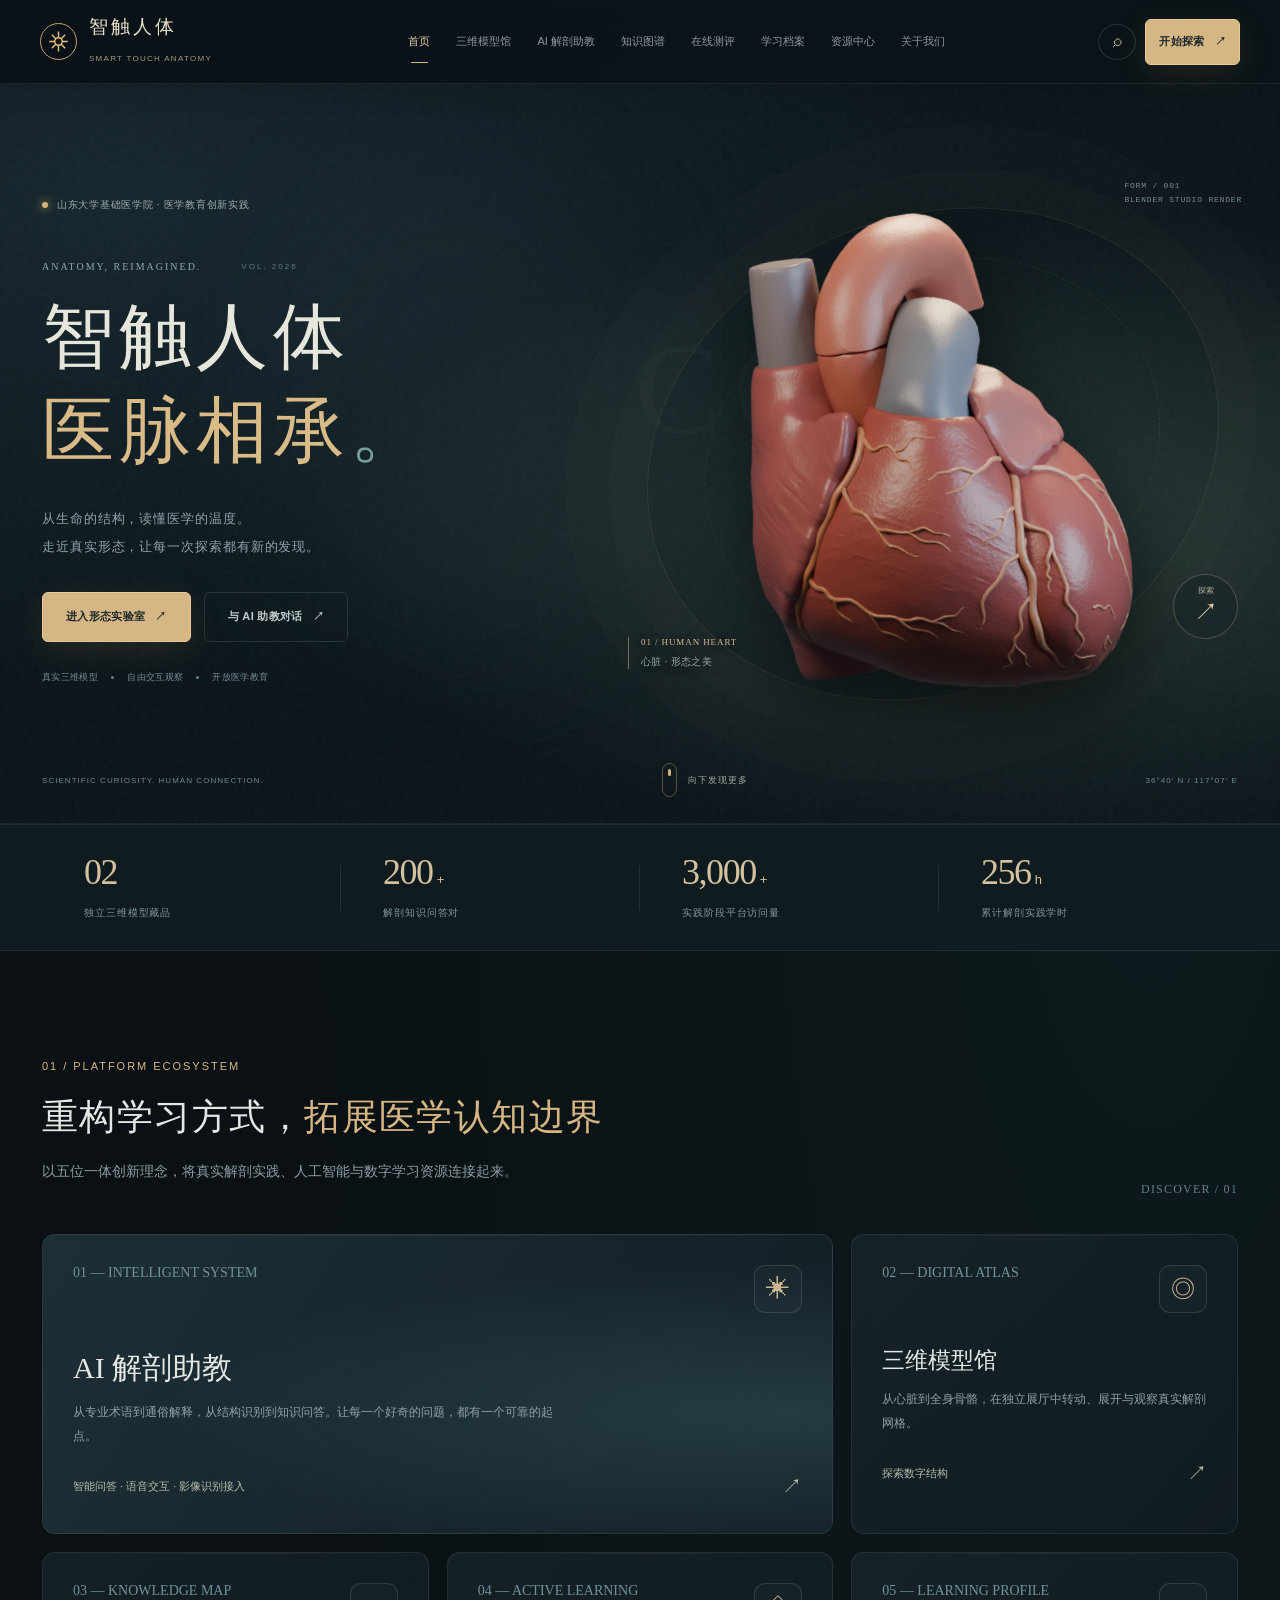
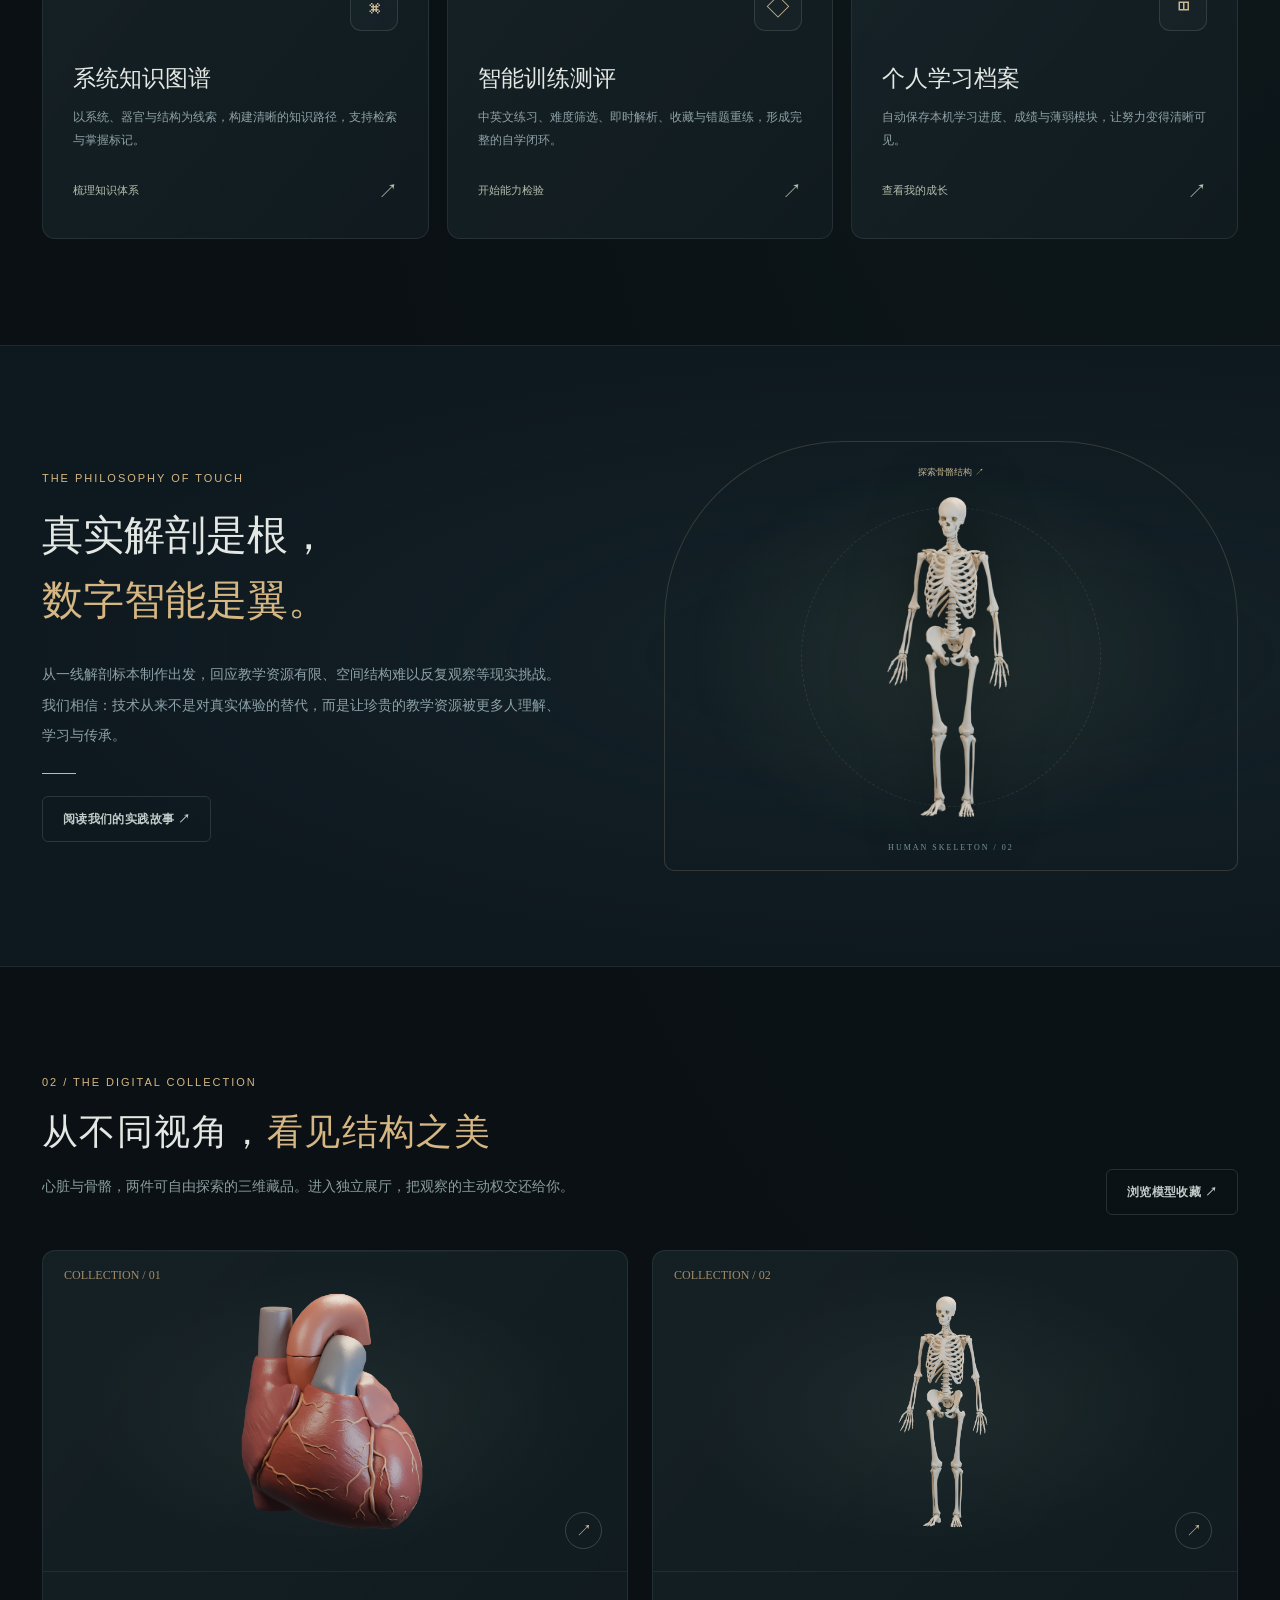
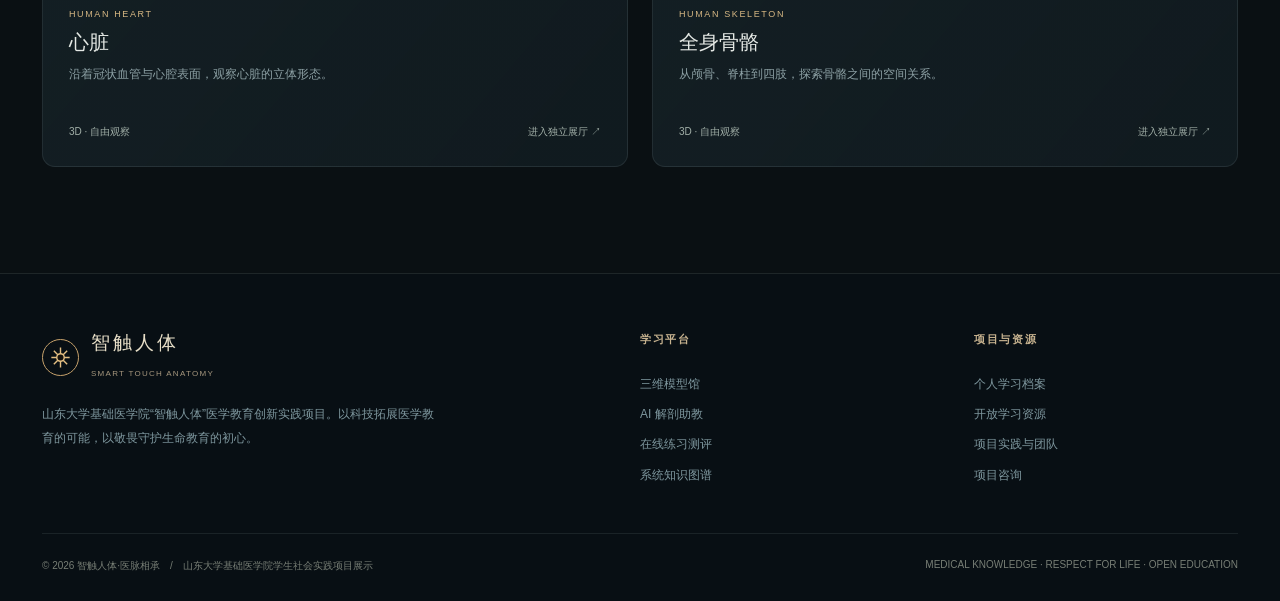
==== docs/index.html @ 632d1449 "Launch Smart Body Anatomy with independent Blender 3D studio" ====
<!doctype html>
<html lang="zh-CN">
<head>
<meta charset="utf-8">
<meta name="viewport" content="width=device-width,initial-scale=1">
<meta name="color-scheme" content="dark">
<meta name="theme-color" content="#080a09">
<meta name="description" content="智触人体·医脉相承——山东大学基础医学院医学教育创新实践。AI解剖助教、数字标本、知识图谱、智能测评与学习进度管理。">
<title>智触人体·医脉相承 | 智慧医学教育平台</title>
<link rel="icon" href="data:image/svg+xml,%3Csvg xmlns='http://www.w3.org/2000/svg' viewBox='0 0 100 100'%3E%3Crect width='100' height='100' rx='24' fill='%230b0d0b'/%3E%3Cpath d='M25 25H75M50 15V84M25 74H75' stroke='%23d5aa67' stroke-width='9' stroke-linecap='round'/%3E%3C/svg%3E">
<style>
/* Uses system Chinese serif / sans-serif font fallbacks for fully offline viewing. */
:root{--bg:#080b0a;--bg2:#0c100f;--panel:#111512;--panel2:#151a16;--edge:#353023;--edge2:#292922;--gold:#d1ad73;--gold2:#f4dda9;--dim:#a58458;--muted:#91978d;--text:#ecece4;--white:#fbf8f0;--green:#9ebdab;--bad:#c98177;--f: 'Noto Sans SC','Microsoft YaHei',sans-serif;--serif:'Noto Serif SC','STSong','Songti SC',serif;--r:18px;--shadow:0 14px 60px #0007}
*{box-sizing:border-box}html{scroll-behavior:smooth}body{margin:0;min-width:320px;background:var(--bg);font-family:var(--f);color:var(--text);-webkit-font-smoothing:antialiased;line-height:1.7}body::selection{background:#b68f5266;color:#fff}button,input,textarea,select{font:inherit}button{cursor:pointer}a{color:inherit;text-decoration:none}img{max-width:100%;display:block}button:focus-visible,a:focus-visible,input:focus-visible,textarea:focus-visible,select:focus-visible{outline:2px solid var(--gold2);outline-offset:3px}button:disabled{opacity:.45;cursor:not-allowed}textarea{resize:vertical}::placeholder{color:#74796f}::webkit-scrollbar{width:10px}::-webkit-scrollbar-thumb{background:#39372d;border-radius:15px}.container{max-width:1328px;margin:auto;padding:0 42px}.narrow{max-width:1000px}.accent{color:var(--gold)}.eyebrow{color:var(--gold);font-size:11px;letter-spacing:.28em;text-transform:uppercase;font-weight:700}.muted{color:var(--muted)}.mini{font-size:12px}.small{font-size:14px}.serif{font-family:var(--serif)}.section{padding:106px 0}.section-header{display:flex;align-items:end;justify-content:space-between;gap:30px;margin-bottom:35px}.section-header h2,.page-head h1{font-family:var(--serif);font-weight:650;letter-spacing:.04em;font-size:clamp(31px,3vw,45px);line-height:1.3;margin:14px 0}.section-header p{color:var(--muted);max-width:550px;font-size:14px}.section-index{font-family:Georgia,serif;color:#97794c;font-size:17px;letter-spacing:.1em}.tiny-bar{display:block;width:34px;height:1px;background:var(--gold);margin:22px 0}.heading-serif{font:650 32px/1.4 var(--serif)}
.glow-line{height:1px;background:linear-gradient(90deg,transparent,#9f7742 20%,#ddb477 50%,#9f7742 80%,transparent);opacity:.3}.card{background:linear-gradient(140deg,#171b17ee,#101412f8);border:1px solid #3a3428;border-radius:var(--r);box-shadow:0 5px 36px #0003;position:relative;overflow:hidden}.card::before{content:'';position:absolute;left:0;right:0;top:0;height:1px;background:linear-gradient(90deg,transparent,#dbb77855,transparent)}.card-hover{transition:transform .3s,border-color .3s,box-shadow .3s}.card-hover:hover{transform:translateY(-5px);border-color:#92774b;box-shadow:0 18px 60px #0007}.btn{display:inline-flex;align-items:center;justify-content:center;gap:10px;min-height:46px;border:1px solid #4d4232;border-radius:7px;padding:11px 20px;background:#171b16;color:var(--gold2);font-size:12px;font-weight:700;letter-spacing:.06em;transition:.25s;text-align:center}.btn:hover{border-color:var(--gold);background:#252519}.btn-gold{background:linear-gradient(110deg,#b98c4b,#e5c58d 50%,#b18b53);color:#17140f;border:1px solid #dfbb83;box-shadow:inset 0 1px #fff7,0 8px 28px #c29c4930}.btn-gold:hover{filter:brightness(1.12);background:linear-gradient(110deg,#c9a16c,#f3d9a0,#c9a16c);color:#10100e}.btn-ghost{background:transparent;border-color:#534a3a;color:#e6d3b3}.btn-sm{min-height:35px;padding:6px 13px;font-size:11px}.btn-icon{padding:0;width:40px;height:40px;flex-shrink:0}.pill{display:inline-flex;align-items:center;gap:7px;font-size:10px;letter-spacing:.09em;color:#c7b495;border:1px solid #554933;padding:7px 13px;border-radius:100px;background:#241d1359}.dot{display:inline-block;width:6px;height:6px;border-radius:50%;background:#d7b17c;box-shadow:0 0 10px #d4ae66}.input,.select,.textarea{background:#0a0e0c;border:1px solid #3b3c32;border-radius:9px;color:var(--text);padding:12px 14px;outline:none;width:100%;transition:border-color .2s}.input:focus,.select:focus,.textarea:focus{border-color:#c5a36c}.select{color:#ddd9ce;appearance:auto}.field label{display:block;color:#b0aea3;font-size:11px;letter-spacing:.04em;margin:0 0 8px}.tag{display:inline-flex;align-items:center;border:1px solid #4a4130;border-radius:4px;padding:4px 8px;font-size:10px;color:#d3b98c;letter-spacing:.03em}.tag-green{border-color:#456154;color:#b5d0bd}.flex{display:flex;align-items:center}.gap-sm{gap:8px}.gap-md{gap:16px}.justify-between{justify-content:space-between}.hide{display:none!important}
/* navigation */
.topbar{height:82px;border-bottom:1px solid #ab87552b;display:flex;align-items:center;position:sticky;top:0;z-index:100;background:#090b0aeb;backdrop-filter:blur(24px);-webkit-backdrop-filter:blur(24px)}.topbar::after{content:'';position:absolute;bottom:-1px;left:0;width:120px;height:1px;background:var(--gold);opacity:.65}.nav-inner{max-width:1500px;padding:0 40px;margin:auto;width:100%;display:flex;align-items:center;justify-content:space-between;gap:18px}.brand{display:flex;align-items:center;gap:12px;white-space:nowrap;min-width:215px}.brand-mark{height:37px;width:37px;display:grid;place-items:center;position:relative;border:1px solid #c6a16b;border-radius:6px;background:radial-gradient(circle at 50% 30%,#77552c55,#130f0b)}.brand-mark svg{width:25px}.brand-name{font-family:var(--serif);font-size:19px;font-weight:750;letter-spacing:.16em;line-height:1.2;color:#eedbb6}.brand-sub{font-family:Georgia,serif;font-size:9px;color:#a6977e;letter-spacing:.18em}.nav-links{display:flex;align-items:center;gap:4px}.nav-link{position:relative;background:none;border:0;color:#9faaa0;padding:14px 11px;font-size:12px;white-space:nowrap;transition:color .2s}.nav-link:hover,.nav-link.active{color:#e2bf87}.nav-link.active::after{content:'';height:1px;position:absolute;background:var(--gold);bottom:2px;left:30%;right:30%}.nav-actions{display:flex;align-items:center;gap:9px}.nav-actions .btn{white-space:nowrap}.search-trigger{background:transparent;border:1px solid #444132;border-radius:5px;color:#c1ad8e;height:36px;width:38px;font-size:17px}.search-trigger:hover{background:#27241d}.mobile-menu{display:none;background:transparent;color:#dfc293;border:0;font-size:25px;padding:0 7px}
/* hero */
.hero{min-height:810px;position:relative;overflow:hidden;background:radial-gradient(ellipse at 70% 49%,#20231a 0%,transparent 48%),radial-gradient(ellipse at 18% 64%,#171b16 0%,transparent 43%),#090c0a;isolation:isolate}.hero::before{content:'';position:absolute;inset:0;z-index:-1;background-image:linear-gradient(#d6b77a09 1px,transparent 1px),linear-gradient(90deg,#d6b77a09 1px,transparent 1px);background-size:60px 60px;mask-image:linear-gradient(90deg,transparent,#0008 45%,#000)}.hero::after{content:'';position:absolute;inset:0;pointer-events:none;border-bottom:1px solid #53442d}.hero-inner{min-height:810px;position:relative;display:flex;align-items:center;justify-content:center;text-align:center}.hero-center{position:relative;z-index:3;width:100%;padding:70px 0 95px}.hero-badge{display:inline-flex;gap:16px;align-items:center;color:#bdac92;font:11px Georgia,var(--f);letter-spacing:.22em}.hero-badge::before,.hero-badge::after{content:'';width:38px;height:1px;background:#957346}.hero-title{font-family:var(--serif);font-size:clamp(59px,7.3vw,118px);font-weight:800;line-height:1.35;letter-spacing:.11em;white-space:nowrap;margin:28px 0 5px;text-shadow:0 7px 44px #000a;background:linear-gradient(180deg,#fff2ce 7%,#d6aa6b 51%,#a5783e 95%);background-clip:text;-webkit-background-clip:text;color:transparent;filter:drop-shadow(0 0 19px #d0aa4f24)}.hero-title span{display:inline}.hero-caption{font:400 clamp(11px,1.2vw,15px)/1.8 Georgia,serif;letter-spacing:.6em;color:#a99572;margin-bottom:25px}.hero-copy{max-width:660px;margin:0 auto;color:#aeb3a8;font-size:15px;line-height:2.1;letter-spacing:.07em;text-shadow:0 2px 8px #000}.hero-buttons{display:flex;align-items:center;justify-content:center;gap:15px;margin-top:33px}.hero-buttons .btn{padding:14px 26px;min-height:54px}.hero-anatomy{width:min(560px,44vw);height:730px;position:absolute;right:-5%;top:30px;z-index:-1;opacity:.28;filter:drop-shadow(0 0 35px #ad87404a);mask-image:linear-gradient(180deg,transparent,#000 18%,#000 82%,transparent)}.hero-anatomy img{width:100%;height:100%;object-fit:contain}.hero-orbit{width:650px;height:650px;position:absolute;border:1px solid #c6a36b12;border-radius:50%;right:-9%;top:67px;z-index:-2;box-shadow:0 0 0 80px #ba935908,0 0 0 175px #ba935906}.hero-vertical{position:absolute;top:45%;left:37px;transform:rotate(-90deg) translate(-50%,-50%);transform-origin:left;color:#b7a4875c;letter-spacing:.35em;font:10px Georgia,serif;white-space:nowrap}.hero-side{position:absolute;right:34px;top:50%;transform:rotate(90deg) translate(50%,-50%);transform-origin:right;color:#b7a4875c;letter-spacing:.3em;font:10px Georgia,serif;white-space:nowrap}.hero-bottom{position:absolute;bottom:34px;left:0;right:0;display:flex;align-items:center;justify-content:space-between;gap:20px;color:#b2a082;font:10px Georgia,serif;letter-spacing:.14em;text-align:left}.hero-scroll{display:flex;gap:11px;align-items:center}.hero-scroll span{height:34px;width:15px;border:1px solid #a5895780;border-radius:15px;position:relative}.hero-scroll span::after{content:'';position:absolute;left:5px;top:5px;width:3px;height:7px;background:#d2b07a;border-radius:2px;animation:scroll 2s infinite}@keyframes scroll{0%{transform:translateY(0);opacity:0}40%{opacity:1}100%{transform:translateY(12px);opacity:0}}
.metrics{background:#0e110e;border-top:1px solid #3c3528;border-bottom:1px solid #3c3528}.metrics-grid{display:grid;grid-template-columns:repeat(4,1fr)}.metric{padding:38px 20px;text-align:center;position:relative}.metric:not(:last-child)::after{content:'';width:1px;height:45px;position:absolute;right:0;top:50%;transform:translateY(-50%);background:#473a27}.metric strong{font:400 39px/1 Georgia,serif;color:#e1c18a;letter-spacing:-.04em}.metric em{font:normal 13px var(--f);margin-left:4px}.metric p{font-size:11px;color:#8e9589;letter-spacing:.18em;margin:12px 0 0}
.module-grid{display:grid;grid-template-columns:repeat(3,1fr);gap:18px}.module{padding:30px;min-height:280px;cursor:pointer}.module-head{display:flex;justify-content:space-between;align-items:start;margin-bottom:42px}.module-num{font:14px Georgia,serif;color:#877554}.module-symbol{font-size:27px;color:#dfba7e;width:48px;height:48px;border:1px solid #5b4b32;border-radius:50%;display:grid;place-items:center;background:#b7955310}.module h3{font:600 23px var(--serif);margin:0 0 12px}.module p{color:#9ca39a;font-size:12px;line-height:1.95;margin:0}.module-bottom{margin-top:21px;display:flex;justify-content:space-between;color:#be9d69;align-items:center;font-size:11px}.module-bottom b{font-size:20px;font-weight:400}.module.wide{grid-column:span 2;background:radial-gradient(circle at 86% 60%,#98734220,transparent 39%),linear-gradient(120deg,#202019,#121610)}.module.wide h3{font-size:30px}.module.wide p{max-width:480px}.module.wide .module-head{margin-bottom:35px}
.statement{position:relative;background:linear-gradient(120deg,#131813,#1b1b15 50%,#101410);overflow:hidden;padding:95px 0;border-top:1px solid #4a3a28;border-bottom:1px solid #4a3a28}.statement-grid{display:grid;grid-template-columns:1fr 1.1fr;align-items:center;gap:100px}.statement h2{font:650 clamp(30px,3.2vw,46px)/1.6 var(--serif);margin:15px 0 25px}.statement h2 span{color:var(--gold)}.statement p{color:#a5afa5;line-height:2.2;font-size:14px}.statement-visual{min-height:400px;border:1px solid #765d394c;background:radial-gradient(circle at 50% 50%,#b9924d24,transparent 46%),repeating-linear-gradient(0deg,transparent,transparent 40px,#c7a16c08 41px);border-radius:160px 160px 7px 7px;display:grid;place-items:center;position:relative}.statement-visual::after{content:'ANATOMY  ×  ARTIFICIAL INTELLIGENCE';position:absolute;bottom:22px;color:#c9ad7a;letter-spacing:.25em;font:10px Georgia,serif}.statement-visual img{height:340px;object-fit:contain;opacity:.65;filter:drop-shadow(0 0 13px #c2a26722)}.statement-ring{position:absolute;width:280px;height:280px;border:1px dashed #bd915450;border-radius:50%;top:56px;left:50%;transform:translateX(-50%)}
/* footer */
.footer{border-top:1px solid #4d412d;background:#080a08;padding:56px 0 28px}.footer-top{display:grid;grid-template-columns:2fr 1fr 1fr;gap:70px}.footer .brand{margin-bottom:18px}.footer p{color:#898f86;font-size:12px;max-width:395px;line-height:2}.footer h4{font-size:11px;color:#d6b481;letter-spacing:.15em;margin:0 0 20px}.footer-link{display:block;border:0;background:none;color:#969f97;padding:5px 0;font-size:12px;text-align:left}.footer-link:hover{color:var(--gold)}.footer-bottom{display:flex;justify-content:space-between;gap:15px;border-top:1px solid #373329;margin-top:43px;padding-top:25px;color:#777e75;font:10px var(--f)}
/* general page head */
.page{display:none;min-height:calc(100vh - 82px)}.page.active-page{display:block;animation:pageIn .36s ease}@keyframes pageIn{from{opacity:.35;transform:translateY(7px)}to{opacity:1;transform:translateY(0)}}.page-head{position:relative;background:radial-gradient(ellipse at 75% 0%,#53402a27,transparent 48%),linear-gradient(180deg,#141812,#0b0e0b);border-bottom:1px solid #463a29;padding:70px 0 60px;overflow:hidden}.page-head::after{content:'M E D I C A L   I N N O V A T I O N';font:68px Georgia,serif;letter-spacing:.16em;color:#a5844f08;position:absolute;right:-30px;top:30px;white-space:nowrap;pointer-events:none}.page-head-inner{position:relative;z-index:2}.page-head h1{font-size:clamp(35px,4vw,56px);margin:12px 0}.page-head p{color:#a0aba0;font-size:14px;margin:5px 0 0;max-width:760px;line-height:2}.page-body{padding:48px 0 105px}.breadcrumb{font-size:10px;letter-spacing:.15em;color:#998361;display:flex;gap:12px;align-items:center}.breadcrumb span{color:#758077}
/* atlas */
.filter-bar{display:flex;align-items:center;gap:14px;flex-wrap:wrap;margin-bottom:25px}.search-field{position:relative;flex:1;min-width:225px;max-width:375px}.search-field .input{padding-left:37px}.search-field::before{content:'⌕';position:absolute;left:13px;top:4px;color:#c2a578;font-size:23px}.chips{display:flex;gap:8px;flex-wrap:wrap}.chip{border:1px solid #403e32;background:#101410;color:#adb2a8;border-radius:6px;padding:9px 15px;font-size:11px}.chip.active,.chip:hover{border-color:#c7a063;color:#e4c490;background:#2a2419}.atlas-grid{display:grid;grid-template-columns:repeat(3,1fr);gap:18px}.spec-card{cursor:pointer;overflow:hidden}.spec-art{height:240px;background:radial-gradient(circle at 48% 41%,#6c542d25,transparent 50%),linear-gradient(145deg,#121a16,#10110f 68%,#1d1913);position:relative;overflow:hidden;display:grid;place-items:center;border-bottom:1px solid #3b3427}.spec-art::after{content:'';position:absolute;inset:0;background:repeating-linear-gradient(90deg,transparent,transparent 64px,#dbb67407 65px);pointer-events:none}.spec-art svg{height:200px;width:85%;filter:drop-shadow(0 0 15px #be96543c);transition:transform .5s}.spec-card:hover svg{transform:scale(1.07) rotate(-2deg)}.spec-index{position:absolute;top:17px;left:21px;font:12px Georgia,serif;color:#a18c67;z-index:2}.spec-fav{position:absolute;top:14px;right:17px;background:#151814aa;color:#c0a777;border:1px solid #564730;border-radius:50%;height:34px;width:34px;z-index:4}.spec-fav.active{background:#b48b48;color:#17120e}.spec-text{padding:21px 23px}.spec-text h3{font:600 20px var(--serif);margin:4px 0 8px}.spec-text p{color:#929e94;font-size:12px;line-height:1.8;min-height:44px;margin:0 0 15px}.spec-meta{display:flex;align-items:center;justify-content:space-between;color:#c4a571;font-size:11px}.spec-meta .muted{font-size:11px}.spec-meta b{font-size:18px;font-weight:400}
/* AI */
.ai-layout{display:grid;grid-template-columns:270px minmax(0,1fr);gap:23px;min-height:680px}.ai-sidebar{padding:23px;display:flex;flex-direction:column;gap:15px}.ai-sidebar h3{font:600 17px var(--serif);margin:0}.sample-prompt{width:100%;text-align:left;padding:14px 12px;border:1px solid #38372c;color:#b9bfb5;border-radius:7px;background:#111611;font-size:12px;line-height:1.8}.sample-prompt:hover{border-color:#89734a;color:#ebd9b9}.ai-panel{display:flex;flex-direction:column;min-height:660px;overflow:hidden}.ai-panel-head{padding:18px 25px;display:flex;align-items:center;justify-content:space-between;border-bottom:1px solid #41392c;gap:20px}.ai-avatar{height:41px;width:41px;display:grid;place-items:center;border-radius:11px;background:linear-gradient(135deg,#9a763e,#453b2b);color:#fff;font-size:20px;border:1px solid #b88b51}.ai-status{font-size:10px;color:#9db8a3}.mode-switch{display:flex;gap:3px;padding:4px;border:1px solid #554832;border-radius:8px;background:#101310}.mode-switch button{border:0;color:#a6a69d;padding:7px 12px;border-radius:5px;background:transparent;font-size:11px}.mode-switch button.active{background:#b48c54;color:#11110e;font-weight:700}.chat-messages{flex:1;padding:28px 32px;display:flex;flex-direction:column;gap:22px;overflow-y:auto;max-height:580px;min-height:320px}.chat-msg{display:flex;gap:12px;align-items:flex-start;max-width:91%}.chat-msg.user{margin-left:auto;flex-direction:row-reverse}.chat-avatar{flex:0 0 32px;height:32px;border-radius:9px;background:#463922;border:1px solid #927547;display:grid;place-items:center;color:#e6c892;font-size:13px}.chat-msg.user .chat-avatar{background:#263c31;border-color:#47624e;color:#bdd7c1}.chat-bubble{background:#161b16;border:1px solid #383d31;border-radius:3px 12px 12px 12px;padding:13px 17px;color:#d5dbd2;font-size:13px;line-height:2;white-space:pre-line;word-break:break-word}.chat-msg.user .chat-bubble{background:#252b20;border-color:#50513c;border-radius:12px 3px 12px 12px}.chat-meta{font-size:10px;color:#8e967e;margin-top:7px}.chat-compose{border-top:1px solid #403a2e;padding:16px 22px 13px;background:#101511}.chat-compose textarea{background:#0b0e0c;min-height:69px;max-height:160px;border:1px solid #444234;width:100%;border-radius:8px;color:var(--text);outline:none;padding:13px;font-size:13px}.chat-compose textarea:focus{border-color:var(--gold)}.compose-actions{display:flex;justify-content:space-between;align-items:center;margin-top:10px;gap:10px;flex-wrap:wrap}.compose-note{font-size:10px;color:#77847b}.upload-thumb{display:none;max-width:110px;max-height:90px;border:1px solid #7a6341;border-radius:5px;object-fit:contain;margin:8px 0}.upload-thumb.show{display:block}
/* learning */
.learn-layout{display:grid;grid-template-columns:320px minmax(0,1fr);gap:20px}.learn-sidebar{padding:18px}.learn-group{border:1px solid #383c30;border-radius:9px;margin-bottom:10px;overflow:hidden}.learn-group-header{width:100%;background:#171d17;color:#ddd9ca;display:flex;justify-content:space-between;align-items:center;text-align:left;padding:13px 14px;border:0;font-size:13px}.learn-group-header strong{font-weight:600}.learn-group-header .count{color:#a68d61;font:11px Georgia,serif}.learn-points{padding:8px;display:grid;gap:3px}.learn-item{border:0;background:transparent;border-radius:5px;color:#adb5a9;text-align:left;padding:10px 8px;font-size:12px;display:flex;align-items:center;gap:11px;line-height:1.5}.learn-item:hover,.learn-item.current{background:#363123;color:#e4ca9d}.learn-item .check{height:15px;width:15px;border-radius:50%;border:1px solid #726449;flex-shrink:0;font-size:10px;text-align:center;line-height:13px}.learn-item.mastered .check{background:#94aa8a;border-color:#94aa8a;color:#0a100b}.learn-main{padding:35px 40px;min-height:610px}.learn-main h2{font:600 31px var(--serif);margin:16px 0 14px}.learn-main .latin{font:italic 15px Georgia,serif;letter-spacing:.12em;color:#b3996e}.learn-main p{color:#c2c7bb;font-size:14px;line-height:2.2}.learn-highlight{background:linear-gradient(120deg,#302b1c,#1a211a);border-left:2px solid #be985f;padding:20px 24px;margin:28px 0;color:#d6cfb9;font-size:13px;line-height:2}.learn-illustration{height:230px;border:1px solid #403c30;border-radius:10px;display:grid;place-items:center;background:radial-gradient(circle,#8d6a3122,transparent 52%),#101611;margin:26px 0;overflow:hidden}.learn-illustration svg{height:195px;filter:drop-shadow(0 0 8px #9d814f55)}.progress-track{background:#282e28;height:6px;border-radius:10px;overflow:hidden}.progress-fill{height:100%;width:0;background:linear-gradient(90deg,#b8894a,#e9d3a1);border-radius:10px;transition:width .4s}
/* quiz */
.quiz-config{max-width:1000px;margin:auto}.quiz-config-grid{display:grid;grid-template-columns:1fr 1fr 1fr;gap:20px;margin-top:25px}.quiz-config .card{padding:26px}.quiz-config h3{margin:0 0 18px;font:600 18px var(--serif)}.quiz-config .field{margin-bottom:18px}.quiz-screen{max-width:950px;margin:auto}.quiz-progress{display:flex;justify-content:space-between;align-items:center;gap:20px;color:#c5b48f;font-size:12px;margin-bottom:19px}.quiz-card{padding:40px 48px}.quiz-card h2{font:550 25px/1.6 var(--serif);margin:16px 0 28px}.quiz-option{display:flex;align-items:center;gap:15px;width:100%;text-align:left;border:1px solid #3b4035;border-radius:9px;background:#141914;color:#d8ded6;padding:15px 17px;margin:11px 0;font-size:13px;min-height:61px}.quiz-option:hover:not(:disabled){border-color:#bd9d64;background:#262619}.quiz-option.selected{border-color:#caa365;background:#292518}.quiz-option.correct{border-color:#6d9d7d;background:#1d3025}.quiz-option.incorrect{border-color:#a76863;background:#352322}.quiz-option .opt-letter{display:grid;place-items:center;width:29px;height:29px;border:1px solid #605842;border-radius:7px;font:13px Georgia,serif;color:#d4ba8d;flex-shrink:0}.quiz-feedback{border:1px solid #615139;background:#2a261c;border-radius:9px;padding:18px;margin-top:22px;font-size:13px;line-height:1.95}.quiz-actions{display:flex;align-items:center;justify-content:space-between;gap:15px;margin-top:27px;flex-wrap:wrap}.quiz-summary{text-align:center;max-width:700px;margin:auto}.score-circle{width:180px;height:180px;border-radius:50%;display:grid;place-items:center;margin:18px auto 27px;background:conic-gradient(#caa46d var(--score),#2c2d25 0);position:relative}.score-circle::before{content:'';inset:12px;background:#121713;border-radius:50%;position:absolute}.score-circle strong{position:relative;font:45px Georgia,serif;color:#ecd3a5}.score-circle small{position:relative;color:#a9a997;font-size:12px}.review-entry{border-bottom:1px solid #373b31;padding:19px 0;font-size:13px}.review-entry strong{display:block;color:#e2d8c1;margin-bottom:7px}.review-entry p{margin:5px 0;color:#abb5a8}
/* dashboard */
.dashboard-top{display:grid;grid-template-columns:repeat(4,1fr);gap:17px}.dash-stat{padding:24px}.dash-stat .value{font:35px Georgia,serif;color:#e3c18b;margin:15px 0 6px}.dash-stat p{color:#8e998e;font-size:11px;margin:0}.dashboard-main{display:grid;grid-template-columns:1.25fr 1fr;gap:20px;margin-top:20px}.dash-panel{padding:27px}.dash-panel h3{font:600 21px var(--serif);margin:0 0 25px}.bar-row{display:grid;grid-template-columns:95px 1fr 35px;gap:12px;align-items:center;font-size:12px;color:#abb4a7;margin:19px 0}.achievement-grid{display:grid;grid-template-columns:repeat(3,1fr);gap:12px}.achievement{border:1px solid #4d442e;background:#181d17;border-radius:9px;padding:21px 12px;text-align:center}.achievement.locked{filter:grayscale(.8);opacity:.42}.achievement-symbol{font-size:26px;color:#d3b174}.achievement h4{font-size:12px;margin:9px 0 3px;color:#ddd4bf}.achievement p{font-size:10px;margin:0;color:#9aa396}.history-item{display:flex;justify-content:space-between;padding:14px 0;border-bottom:1px solid #373b32;gap:12px;font-size:12px;color:#c1c8b8}
/* about */
.field-gallery{display:grid;grid-template-columns:repeat(3,1fr);gap:17px;margin:-24px 0 75px}.field-gallery figure{border:1px solid #52442e;border-radius:9px;overflow:hidden;margin:0;background:#111612}.field-gallery img{width:100%;height:218px;object-fit:cover;filter:sepia(.14) brightness(.78) saturate(.75);transition:transform .35s,filter .35s}.field-gallery figure:hover img{transform:scale(1.035);filter:sepia(.05) brightness(.95)}.field-gallery figcaption{padding:12px 16px 15px;color:#d3ccb9;font-size:12px}.field-gallery figcaption span{display:block;font:10px Georgia,serif;color:#b59867;letter-spacing:.17em;margin-bottom:3px}

.about-stats{display:grid;grid-template-columns:repeat(4,1fr);gap:16px;margin-bottom:50px}.about-stat{padding:22px;text-align:center}.about-stat strong{font:32px Georgia,serif;color:#dbba84}.about-stat p{font-size:11px;color:#9eaa9e;margin:7px 0}.about-lead{display:grid;grid-template-columns:1fr 1fr;gap:38px;align-items:center;margin:30px 0 82px}.about-photo{height:360px;position:relative;border:1px solid #746044;background:#171b16;overflow:hidden;border-radius:8px}.about-photo img{width:100%;height:100%;object-fit:cover;filter:saturate(.68) brightness(.78)}.about-photo::after{content:'';position:absolute;inset:0;background:linear-gradient(180deg,transparent,#111a15a8)}.about-lead p{font-size:14px;color:#aeb7aa;line-height:2.3}.timeline{position:relative;padding-left:30px;margin:35px 0 75px;border-left:1px solid #615237}.timeline-row{position:relative;padding:0 0 39px 27px}.timeline-row::before{content:'';position:absolute;left:-36px;top:8px;height:10px;width:10px;background:#cba36e;border:4px solid #1a1a14;border-radius:50%;box-shadow:0 0 0 1px #ac8652}.timeline-row h3{font:600 18px var(--serif);margin:6px 0}.timeline-row p{color:#a1aa9f;font-size:12px;line-height:2}.team-grid{display:grid;grid-template-columns:repeat(3,1fr);gap:14px}.person{padding:22px}.person .initial{height:42px;width:42px;display:grid;place-items:center;border:1px solid #7c6541;border-radius:50%;background:#54412840;color:#e3bf85;font:17px var(--serif);margin-bottom:13px}.person h3{font:600 17px var(--serif);margin:0 0 5px}.person p{font-size:11px;color:#9ca99a;margin:0}.faq-item{border-bottom:1px solid #454231}.faq-question{width:100%;border:0;background:transparent;display:flex;align-items:center;justify-content:space-between;text-align:left;color:#ddd6c6;padding:18px 0;font-size:13px}.faq-answer{display:none;color:#a5b0a3;font-size:12px;line-height:2;padding:0 0 20px;max-width:800px}.faq-item.open .faq-answer{display:block}
/* resources */
.resources-grid{display:grid;grid-template-columns:repeat(3,1fr);gap:20px}.resource-card{padding:27px;display:flex;flex-direction:column;min-height:263px}.resource-card .res-symbol{font-size:30px;color:#d6b379;margin-bottom:28px}.resource-card h3{font:600 19px var(--serif);margin:0 0 9px}.resource-card p{color:#9da89d;font-size:12px;line-height:1.9;flex:1;margin:0 0 15px}.resource-card button{align-self:flex-start}.ethics{margin-top:40px;padding:28px;background:linear-gradient(90deg,#252218,#131915);border-left:2px solid #bc9659;font-size:13px;color:#c5c2b2;line-height:2}
/* modals */
.modal-backdrop{position:fixed;inset:0;background:#000c;z-index:300;display:none;align-items:center;justify-content:center;padding:25px;backdrop-filter:blur(8px)}.modal-backdrop.open{display:flex}.modal{width:min(960px,100%);max-height:92vh;overflow-y:auto;background:#101511;border:1px solid #83704a;border-radius:13px;box-shadow:0 35px 100px #000d;position:relative}.modal-top{display:flex;justify-content:space-between;align-items:center;padding:23px 29px;border-bottom:1px solid #48402f;gap:15px}.modal-top h2{font:550 23px var(--serif);margin:0}.close{height:35px;width:35px;border-radius:50%;border:1px solid #5a4a34;background:#181d17;color:#e4c48e;font-size:20px;line-height:1}.modal-content{padding:26px 30px 36px}.spec-modal-grid{display:grid;grid-template-columns:1fr 1fr;gap:28px}.viewer{height:415px;position:relative;border:1px solid #4a4334;background:radial-gradient(circle at center,#664b2b29,#0c120f 60%);border-radius:9px;overflow:hidden;display:grid;place-items:center;touch-action:none;cursor:grab}.viewer:active{cursor:grabbing}.viewer::before{content:'';position:absolute;width:290px;height:290px;border:1px dashed #b4925445;border-radius:50%;pointer-events:none}.viewer-art{width:78%;height:82%;display:grid;place-items:center;transform-origin:center;transition:transform .1s}.viewer-art svg{width:95%;height:95%;filter:drop-shadow(0 0 15px #d5b06a44)}.viewer-art.auto-rotate{animation:rotatePreview 7s ease-in-out infinite alternate}@keyframes rotatePreview{from{transform:rotate(-9deg)}to{transform:rotate(9deg)}}.viewer-corner{position:absolute;font:10px Georgia,serif;color:#987d56;letter-spacing:.15em;left:15px;top:14px}.viewer-control{display:flex;gap:7px;margin-top:12px;flex-wrap:wrap}.spec-detail h3{font:600 20px var(--serif);margin:0 0 9px}.spec-detail p{color:#b0bbad;font-size:13px;line-height:2}.structure-list{padding:0;list-style:none;margin:15px 0}.structure-list li{display:flex;gap:8px;align-items:center;font-size:12px;padding:12px 0;border-bottom:1px solid #373d33;color:#d1ceb9}.structure-list i{height:6px;width:6px;border-radius:50%;background:#c8a16a}.tabs{display:flex;gap:7px;flex-wrap:wrap;margin-bottom:18px}.tab{font-size:11px;color:#a8ac9f;border:1px solid #403e34;background:#151914;border-radius:5px;padding:8px 12px}.tab.active{color:#eccb96;border-color:#9c8157;background:#31291d}.inline-loader{height:5px;width:28px;background:#c9a670;animation:load 1s ease-in-out infinite alternate;display:inline-block;margin-right:7px}@keyframes load{to{opacity:.2;transform:scaleX(.4)}}.toast{position:fixed;right:24px;bottom:24px;max-width:min(440px,calc(100% - 48px));padding:15px 20px;border:1px solid #90754a;border-radius:9px;color:#e4d4b6;background:#1b2019;z-index:400;box-shadow:var(--shadow);font-size:12px;line-height:1.8;display:none}.toast.show{display:block;animation:pageIn .2s}.cmd-list{max-height:330px;overflow:auto}.cmd-item{width:100%;border:0;border-bottom:1px solid #33392e;background:transparent;padding:13px 4px;color:#d1d2c6;text-align:left;font-size:13px}.cmd-item:hover{color:var(--gold2);background:#28271e}
/* responsive */
@media(max-width:1220px){.nav-link{padding:14px 7px}.nav-inner{padding:0 24px}.brand{min-width:auto}.brand-sub{display:none}.brand-name{font-size:16px}.container{padding:0 27px}.hero-anatomy{right:-10%}.hero-title{font-size:clamp(54px,7vw,90px)}}
@media(max-width:1000px){.nav-links{display:none;position:absolute;left:0;right:0;top:82px;background:#0e120f;border-bottom:1px solid #635137;padding:14px 23px;box-shadow:0 20px 40px #0009;flex-wrap:wrap}.nav-links.open{display:flex}.nav-link{padding:12px 14px}.mobile-menu{display:block}.nav-actions .btn{display:none}.module-grid,.atlas-grid{grid-template-columns:repeat(2,1fr)}.statement-grid{gap:45px}.hero-anatomy{opacity:.19;right:-8%}.hero-title{font-size:clamp(54px,8.2vw,90px)}.dashboard-top{grid-template-columns:repeat(2,1fr)}}
@media(max-width:740px){.container{padding:0 19px}.topbar{height:70px}.nav-links{top:70px}.nav-inner{padding:0 17px}.nav-actions{gap:6px}.brand-name{font-size:15px}.brand-mark{width:33px;height:33px}.section{padding:68px 0}.section-header{display:block}.section-header h2{font-size:31px}.hero,.hero-inner{min-height:695px}.hero-center{padding:55px 0 85px}.hero-badge{font-size:8px;gap:8px;letter-spacing:.1em}.hero-badge::before,.hero-badge::after{width:17px}.hero-title{font-size:clamp(37px,8.9vw,68px);letter-spacing:.025em;margin:35px 0 6px;white-space:normal;line-height:1.55}.hero-caption{font-size:9px;letter-spacing:.26em}.hero-copy{font-size:12px;max-width:500px}.hero-buttons{flex-direction:column;gap:10px}.hero-buttons .btn{width:235px}.hero-anatomy{width:85%;right:8%;top:32px;opacity:.1}.hero-orbit{display:none}.hero-vertical,.hero-side{display:none}.hero-bottom{font-size:9px;bottom:20px;justify-content:center}.hero-bottom>span{display:none}.metrics-grid{grid-template-columns:repeat(2,1fr)}.metric{padding:25px 10px}.metric:nth-child(2)::after{display:none}.metric strong{font-size:32px}.module-grid,.atlas-grid,.team-grid,.resources-grid{grid-template-columns:1fr}.module.wide{grid-column:span 1}.module{min-height:245px}.module-head{margin-bottom:26px}.statement{padding:70px 0}.statement-grid,.about-lead{grid-template-columns:1fr;gap:28px}.statement-visual{min-height:350px}.statement-visual img{height:310px}.field-gallery{grid-template-columns:1fr;margin:0 0 46px}.field-gallery img{height:210px}.footer-top{grid-template-columns:1fr 1fr;gap:30px}.footer-top>div:first-child{grid-column:span 2}.footer-bottom{display:block}.page-head{padding:54px 0 43px}.page-head h1{font-size:39px}.page-head p{font-size:12px}.page-body{padding:30px 0 75px}.ai-layout,.learn-layout,.dashboard-main,.spec-modal-grid{grid-template-columns:1fr}.ai-sidebar{gap:8px;display:grid;grid-template-columns:1fr 1fr}.ai-sidebar h3,.ai-sidebar .sidebar-intro,.ai-sidebar .btn{grid-column:span 2}.ai-sidebar .sample-prompt{font-size:11px}.ai-panel{min-height:570px}.chat-messages{padding:19px 13px;min-height:280px;max-height:500px}.ai-panel-head{padding:14px}.chat-msg{max-width:98%}.chat-bubble{font-size:12px}.learn-main{padding:27px 22px}.quiz-config-grid{grid-template-columns:1fr}.quiz-card{padding:26px 19px}.quiz-card h2{font-size:21px}.dashboard-top,.about-stats{grid-template-columns:repeat(2,1fr)}.achievement-grid{grid-template-columns:repeat(2,1fr)}.spec-art{height:220px}.spec-modal-grid .viewer{height:330px}.modal-backdrop{padding:11px}.modal-top{padding:17px 19px}.modal-content{padding:20px 17px}.footer{padding-top:40px}}
@media(prefers-reduced-motion:reduce){*,*::before,*::after{scroll-behavior:auto!important;animation:none!important;transition:none!important}}
</style>
<link rel="stylesheet" href="experience.css">
</head>
<body>
<header class="topbar">
 <div class="nav-inner">
  <a class="brand" href="#home" data-route="home" aria-label="智触人体 首页"><span class="brand-mark"><svg viewBox="0 0 30 30" fill="none"><path d="M15 3V27M4 15H26M7 7L23 23M23 7L7 23" stroke="#e4bf83" stroke-width="1.7"/><circle cx="15" cy="15" r="4.5" fill="#18140e" stroke="#e4bf83" stroke-width="1.7"/></svg></span><span><span class="brand-name">智触人体</span><br><span class="brand-sub">SMART TOUCH ANATOMY</span></span></a>
  <nav class="nav-links" id="navLinks" aria-label="主导航"><button class="nav-link active" data-route="home">首页</button><button class="nav-link" data-route="atlas">三维模型馆</button><button class="nav-link" data-route="assistant">AI 解剖助教</button><button class="nav-link" data-route="learn">知识图谱</button><button class="nav-link" data-route="quiz">在线测评</button><button class="nav-link" data-route="dashboard">学习档案</button><button class="nav-link" data-route="resources">资源中心</button><button class="nav-link" data-route="about">关于我们</button></nav>
  <div class="nav-actions"><button class="search-trigger" id="searchTrigger" title="搜索页面 Ctrl+K" aria-label="站内搜索">⌕</button><button class="btn btn-gold btn-sm" data-route="atlas">开始探索 <span>↗</span></button><button class="mobile-menu" id="mobileMenu" aria-label="打开导航" aria-expanded="false">☰</button></div>
 </div>
</header>
<main>
<!-- HOME -->
<section class="page active-page" id="page-home" data-page="home">
 <section class="hero new-hero">
  <div class="hero-grain" aria-hidden="true"></div><div class="hero-ambient" aria-hidden="true"></div>
  <div class="container hero-inner">
   <div class="hero-center"><div class="hero-badge"><span class="dot"></span> 山东大学基础医学院 · 医学教育创新实践</div><div class="hero-edition">ANATOMY, REIMAGINED. <span>VOL. 2026</span></div><h1 class="hero-title">智触人体<span>医脉相承<span class="title-dot">。</span></span></h1><p class="hero-copy">从生命的结构，读懂医学的温度。<br>走近真实形态，让每一次探索都有新的发现。</p><div class="hero-buttons"><a class="btn btn-gold" href="studio.html">进入形态实验室 <span>↗</span></a><button class="btn btn-ghost" data-route="assistant">与 AI 助教对话 <span>↗</span></button></div><div class="hero-featureline"><span>真实三维模型</span><i></i><span>自由交互观察</span><i></i><span>开放医学教育</span></div></div>
   <a class="hero-exhibit" href="studio.html?model=heart" aria-label="进入心脏三维展厅"><div class="exhibit-orbit"></div><span class="exhibit-watermark" aria-hidden="true">COR</span><img class="hero-model" src="assets/models/heart-poster.png" alt="经 Blender 材质与灯光处理的心脏解剖参考模型" width="1000" height="1100" fetchpriority="high"><span class="exhibit-caption"><i></i>01 / HUMAN HEART <small>心脏 · 形态之美</small></span><span class="exhibit-enter">探索<br><b>↗</b></span><span class="exhibit-coordinate">FORM / 001<br>BLENDER STUDIO RENDER</span></a>
   <div class="hero-bottom"><span>SCIENTIFIC CURIOSITY. HUMAN CONNECTION.</span><a class="hero-scroll" href="#discover" data-scroll-discover><span></span> 向下发现更多</a><span>36°40′ N / 117°07′ E</span></div>
  </div>
 </section>
 <section class="metrics"><div class="container metrics-grid"><div class="metric"><strong>02</strong><p>独立三维模型藏品</p></div><div class="metric"><strong>200<em>+</em></strong><p>解剖知识问答对</p></div><div class="metric"><strong>3,000<em>+</em></strong><p>实践阶段平台访问量</p></div><div class="metric"><strong>256<em>h</em></strong><p>累计解剖实践学时</p></div></div></section>
 <section class="section" id="discover"><div class="container"><div class="section-header"><div><div class="eyebrow">01 / PLATFORM ECOSYSTEM</div><h2>重构学习方式，<span class="accent">拓展医学认知边界</span></h2><p>以五位一体创新理念，将真实解剖实践、人工智能与数字学习资源连接起来。</p></div><span class="section-index">DISCOVER / 01</span></div><div class="module-grid">
  <article class="card card-hover module wide" data-route="assistant"><div class="module-head"><span class="module-num">01 — INTELLIGENT SYSTEM</span><span class="module-symbol">✳</span></div><h3>AI 解剖助教</h3><p>从专业术语到通俗解释，从结构识别到知识问答。让每一个好奇的问题，都有一个可靠的起点。</p><div class="module-bottom"><span>智能问答 · 语音交互 · 影像识别接入</span><b>↗</b></div></article>
  <article class="card card-hover module" data-route="atlas"><div class="module-head"><span class="module-num">02 — DIGITAL ATLAS</span><span class="module-symbol">◎</span></div><h3>三维模型馆</h3><p>从心脏到全身骨骼，在独立展厅中转动、展开与观察真实解剖网格。</p><div class="module-bottom"><span>探索数字结构</span><b>↗</b></div></article>
  <article class="card card-hover module" data-route="learn"><div class="module-head"><span class="module-num">03 — KNOWLEDGE MAP</span><span class="module-symbol">⌘</span></div><h3>系统知识图谱</h3><p>以系统、器官与结构为线索，构建清晰的知识路径，支持检索与掌握标记。</p><div class="module-bottom"><span>梳理知识体系</span><b>↗</b></div></article>
  <article class="card card-hover module" data-route="quiz"><div class="module-head"><span class="module-num">04 — ACTIVE LEARNING</span><span class="module-symbol">◇</span></div><h3>智能训练测评</h3><p>中英文练习、难度筛选、即时解析、收藏与错题重练，形成完整的自学闭环。</p><div class="module-bottom"><span>开始能力检验</span><b>↗</b></div></article>
  <article class="card card-hover module" data-route="dashboard"><div class="module-head"><span class="module-num">05 — LEARNING PROFILE</span><span class="module-symbol">◫</span></div><h3>个人学习档案</h3><p>自动保存本机学习进度、成绩与薄弱模块，让努力变得清晰可见。</p><div class="module-bottom"><span>查看我的成长</span><b>↗</b></div></article>
 </div></div></section>
 <section class="statement"><div class="container statement-grid"><div><div class="eyebrow">THE PHILOSOPHY OF TOUCH</div><h2>真实解剖是根，<br><span>数字智能是翼。</span></h2><p>从一线解剖标本制作出发，回应教学资源有限、空间结构难以反复观察等现实挑战。我们相信：技术从来不是对真实体验的替代，而是让珍贵的教学资源被更多人理解、学习与传承。</p><div class="tiny-bar"></div><button class="btn btn-ghost" data-route="about">阅读我们的实践故事 ↗</button></div><a class="statement-visual" href="studio.html?model=skeleton" aria-label="探索全身骨骼模型"><div class="statement-ring"></div><img src="assets/models/skeleton-poster.png" alt="Blender 渲染的全身骨骼模型" loading="lazy"><span class="statement-link">探索骨骼结构 ↗</span></a></div></section>
 <section class="section"><div class="container"><div class="section-header"><div><div class="eyebrow">02 / THE DIGITAL COLLECTION</div><h2>从不同视角，<span class="accent">看见结构之美</span></h2><p>心脏与骨骼，两件可自由探索的三维藏品。进入独立展厅，把观察的主动权交还给你。</p></div><button class="btn btn-ghost" data-route="atlas">浏览模型收藏 ↗</button></div><div id="homeSpecimens" class="atlas-grid"></div></div></section>
</section>
<!-- ATLAS -->
<section class="page" id="page-atlas" data-page="atlas"><div class="page-head"><div class="container page-head-inner"><div class="breadcrumb">THE COLLECTION <span>/</span> ANATOMY STUDIO</div><h1>三维<span class="accent">模型馆</span></h1><p>以真实网格承载精密结构。选择一件藏品，开启属于你的自由观察。</p><a class="btn btn-gold" href="studio.html" style="margin-top:23px">进入独立展厅 ↗</a></div></div><div class="container page-body"><div class="filter-bar"><div class="search-field"><input id="atlasSearch" class="input" type="search" placeholder="搜索心脏、骨骼或系统……" aria-label="搜索模型"></div><div class="chips" id="atlasFilters"><button class="chip active" data-filter="all">全部模型</button><button class="chip" data-filter="循环系统">循环系统</button><button class="chip" data-filter="运动系统">运动系统</button></div><span class="mini muted" id="atlasCount"></span></div><div class="atlas-grid" id="atlasGrid"></div><div class="ethics"><strong class="accent">模型工坊 · 透明来源</strong>　开放解剖参考模型经 Blender 处理与渲染，可在独立展厅中查看来源与授权。颜色及材质用于展示，模型未经本项目的临床精度验证。</div></div></section>
<!-- AI -->
<section class="page" id="page-assistant" data-page="assistant"><div class="page-head"><div class="container page-head-inner"><div class="breadcrumb">INTELLIGENT EDUCATION <span>/</span> ANATOMY COPILOT</div><h1>AI <span class="accent">解剖助教</span></h1><p>为好奇心提供专业的起点。支持分层问答、浏览器语音朗读与图片上传；连接服务器后可启用真实大模型问答和视觉识别。</p></div></div><div class="container page-body"><div class="ai-layout"><aside class="card ai-sidebar"><h3>探索你的问题</h3><p class="mini muted sidebar-intro" style="line-height:2;margin:0 0 5px">从经典解剖问题开始，体验专业与通俗两种讲解视角。</p><button class="sample-prompt" data-prompt="心脏四个腔室分别是什么？">✧　心脏四个腔室分别是什么？</button><button class="sample-prompt" data-prompt="胼胝体的解剖位置和功能是什么？">✧　胼胝体的位置和功能</button><button class="sample-prompt" data-prompt="肺叶与支气管树有什么关系？">✧　肺叶与支气管树</button><button class="sample-prompt" data-prompt="膝关节由哪些结构组成？">✧　膝关节解剖组成</button><button class="sample-prompt" data-prompt="脊髓的三层被膜是什么？">✧　脊髓的三层被膜</button><div style="flex:1"></div><div class="tag tag-green" id="aiConnectionLabel">● 检测服务中</div><div class="mini muted" style="line-height:1.9">离线模式仅使用内置医学知识条目。模型回答需要接入服务端；不在网页中存储 API 密钥。</div><button class="btn btn-sm" id="clearChat">清空本地对话</button></aside><div class="card ai-panel"><div class="ai-panel-head"><div class="flex gap-md"><div class="ai-avatar">✳</div><div><strong style="font-size:14px">智触 AI · Anatomy Copilot</strong><div class="ai-status" id="aiStatus">本地知识模式已就绪</div></div></div><div class="mode-switch" id="aiModeSwitch"><button class="active" data-mode="professional">专业版</button><button data-mode="popular">通俗版</button></div></div><div class="chat-messages" id="chatMessages" aria-live="polite"></div><div class="chat-compose"><img class="upload-thumb" id="aiUploadThumb" alt="待识别图片预览"><textarea id="aiInput" rows="2" maxlength="1000" placeholder="输入解剖学问题……（Enter 发送，Shift+Enter 换行）" aria-label="提问内容"></textarea><div class="compose-actions"><div class="flex gap-sm"><input type="file" accept="image/jpeg,image/png,image/webp" id="aiImageInput" hidden><button class="btn btn-sm" id="aiUploadBtn" title="上传结构图片">▧ 上传图片</button><button class="btn btn-sm" id="aiMicBtn" title="语音提问">♩ 语音输入</button><button class="btn btn-sm" id="aiSpeakBtn" title="朗读最后一条回答">◖)) 朗读回答</button></div><button class="btn btn-gold" id="aiSendBtn">发送问题 ↗</button></div><div class="compose-note">回答仅供医学教育与学习参考，不用于临床诊断。图片仅在你发送时上传至已配置的后端。</div></div></div></div></div></section>
<!-- LEARN -->
<section class="page" id="page-learn" data-page="learn"><div class="page-head"><div class="container page-head-inner"><div class="breadcrumb">STRUCTURED KNOWLEDGE <span>/</span> LEARNING MAP</div><h1>解剖<span class="accent">知识图谱</span></h1><p>按系统—器官—结构组织内容，建立可追踪的掌握清单。点击任一知识点，查看概念、重点与临床联系。</p></div></div><div class="container page-body"><div class="filter-bar"><div class="search-field"><input class="input" id="learnSearch" type="search" placeholder="搜索知识点与关键术语……"></div><div class="chips" id="learnFilters"><button class="chip active" data-filter="all">全部</button><button class="chip" data-filter="unmastered">未掌握</button><button class="chip" data-filter="mastered">已掌握</button></div><span class="mini muted" id="learnProgressText"></span></div><div class="learn-layout"><aside class="card learn-sidebar"><div id="learnTree"></div></aside><div class="card learn-main" id="learnMain"></div></div></div></section>
<!-- QUIZ -->
<section class="page" id="page-quiz" data-page="quiz"><div class="page-head"><div class="container page-head-inner"><div class="breadcrumb">ASSESSMENT ENGINE <span>/</span> ACTIVE RECALL</div><h1>在线<span class="accent">智能测评</span></h1><p>中文自测、英文专业术语、结构识别与填空练习；即时反馈、自动错题归档、收藏与个性化复习。</p></div></div><div class="container page-body"><div class="quiz-config" id="quizSetup"><div class="eyebrow">BUILD YOUR LEARNING SESSION</div><h2 class="heading-serif" style="margin:13px 0">开始一场精准训练</h2><p class="muted small">从知识点出发，检验记忆、理解与迁移能力。所有成绩保存在本机。</p><div class="quiz-config-grid"><div class="card"><h3>01　练习范围</h3><div class="field"><label>知识系统</label><select id="quizTopic" class="select"><option value="all">全部系统</option><option value="运动系统">运动系统</option><option value="神经系统">神经系统</option><option value="循环系统">循环系统</option><option value="呼吸系统">呼吸系统</option><option value="消化系统">消化系统</option></select></div><div class="field"><label>难度等级</label><select class="select" id="quizDifficulty"><option value="all">全部难度</option><option value="基础">基础</option><option value="进阶">进阶</option><option value="挑战">挑战</option></select></div></div><div class="card"><h3>02　题型与模式</h3><div class="field"><label>题目类型</label><select id="quizType" class="select"><option value="all">混合练习</option><option value="cn">中文选择</option><option value="en">英文选择</option><option value="cloze">填空练习</option><option value="label">结构识别</option></select></div><div class="field"><label>专项训练</label><select id="quizMode" class="select"><option value="all">全部题库</option><option value="wrong">我的错题</option><option value="favorite">我的收藏</option></select></div></div><div class="card"><h3>03　定制本次训练</h3><div class="field"><label>题目数量</label><select class="select" id="quizCount"><option value="5">5 道 · 快速检测</option><option value="10" selected>10 道 · 标准训练</option><option value="20">20 道 · 深度巩固</option><option value="1000">全部匹配题目</option></select></div><p class="mini muted">试题从内置教育题库或导入题库中抽取。即使离线，也能正常训练。</p><button class="btn btn-gold" id="quizStart" style="width:100%;margin-top:16px">生成练习试卷 ↗</button></div></div><div class="card" style="padding:20px 24px;margin-top:19px;display:flex;align-items:center;justify-content:space-between;flex-wrap:wrap;gap:15px"><div><strong class="accent">扩展坞 · 自定义题库</strong><p class="mini muted" style="margin:3px 0 0">支持导入符合格式的 .txt 题库，内容仅存储在当前浏览器。</p></div><div><input type="file" accept=".txt,text/plain" id="quizImportInput" hidden><button class="btn btn-sm" id="quizImportBtn">＋ 导入 TXT 题库</button><button class="btn btn-sm" id="quizTemplateBtn">↓ 下载格式模板</button></div></div></div>
<div class="quiz-screen hide" id="quizScreen"><div class="quiz-progress"><span id="quizNum">QUESTION 01 / 10</span><span id="quizScoreLive">当前正确 0</span></div><div class="progress-track" style="margin-bottom:24px"><div class="progress-fill" id="quizProgressFill"></div></div><div class="card quiz-card"><div class="flex justify-between gap-sm"><span class="tag" id="quizBadge">运动系统 · 基础</span><button class="btn btn-sm" id="quizFavBtn">☆ 收藏此题</button></div><h2 id="quizQuestion">—</h2><div id="quizChoices"></div><div class="quiz-feedback hide" id="quizFeedback"></div><div class="quiz-actions"><button class="btn btn-sm" id="quizExit">退出本次训练</button><div class="flex gap-sm"><button class="btn btn-ghost" id="quizSubmit">提交答案</button><button class="btn btn-gold hide" id="quizNext">下一题 ↗</button></div></div></div></div>
<div class="quiz-summary hide" id="quizSummary"><div class="eyebrow">SESSION COMPLETED</div><h2 class="heading-serif">训练完成 · 学有所获</h2><div class="score-circle" id="quizCircle" style="--score:0%"><div><strong id="quizFinalScore">0%</strong><div><small>本次正确率</small></div></div></div><p class="small muted" id="quizFinalMeta"></p><div class="card" style="padding:24px;text-align:left;margin:25px 0"><h3 class="serif" style="margin:0">答题回顾</h3><div id="quizReview"></div></div><div class="flex gap-sm" style="justify-content:center"><button class="btn btn-gold" id="quizAgain">重新练习</button><button class="btn btn-ghost" data-route="dashboard">查看学习报告 ↗</button></div></div></div></section>
<!-- DASHBOARD -->
<section class="page" id="page-dashboard" data-page="dashboard"><div class="page-head"><div class="container page-head-inner"><div class="breadcrumb">PERSONAL INSIGHTS <span>/</span> MY LEARNING</div><h1>我的<span class="accent">学习档案</span></h1><p>把每一份认真，都变成看得见的积累。进度使用浏览器本地存储，不会自动同步到其他设备。</p></div></div><div class="container page-body"><div class="flex justify-between gap-md" style="margin-bottom:24px;flex-wrap:wrap"><div><div class="eyebrow">PERSONAL LEARNING INSIGHTS</div><h2 class="serif" style="font-size:26px;margin:6px 0" id="dashGreeting">探索者，欢迎回来</h2></div><div class="flex gap-sm"><button class="btn btn-sm" id="editNickname">设置昵称</button><button class="btn btn-sm" id="exportData">↓ 导出学习记录</button><button class="btn btn-sm" id="resetData">清空记录</button></div></div><div class="dashboard-top" id="dashboardTop"></div><div class="dashboard-main"><div class="card dash-panel"><h3>系统知识掌握度</h3><div id="dashboardBars"></div></div><div class="card dash-panel"><h3>学习成就</h3><div class="achievement-grid" id="achievements"></div></div><div class="card dash-panel"><h3>近期测评记录</h3><div id="quizHistory"></div></div><div class="card dash-panel"><h3>个性化学习建议</h3><p id="studyAdvice" class="small muted" style="line-height:2.2"></p><div class="tiny-bar"></div><button class="btn btn-gold" data-route="quiz">继续学习 ↗</button></div></div></div></section>
<!-- RESOURCES -->
<section class="page" id="page-resources" data-page="resources"><div class="page-head"><div class="container page-head-inner"><div class="breadcrumb">OPEN LEARNING <span>/</span> RESOURCE CENTER</div><h1>医学<span class="accent">资源中心</span></h1><p>将医学知识转化为可以传递的学习资料。面向医学生的自主学习与面向公众的医学科普，在这里相遇。</p></div></div><div class="container page-body"><div class="section-header"><div><div class="eyebrow">OPEN EDUCATION</div><h2 style="font-size:32px">知识不应设限，<span class="accent">分享始终向前</span></h2></div></div><div class="resources-grid" id="resourceGrid"></div><div class="ethics"><strong class="accent">素材与版权说明：</strong>三维展厅采用有署名和授权记录的开放解剖模型，经 Blender 处理；项目活动影像来自所上传的实践报告。模型来源与许可可在展厅查看。</div></div></section>
<!-- ABOUT -->
<section class="page" id="page-about" data-page="about"><div class="page-head"><div class="container page-head-inner"><div class="breadcrumb">OUR STORY <span>/</span> THE PEOPLE BEHIND</div><h1>关于<span class="accent">智触人体</span></h1><p>在真实解剖与数字创新之间寻找一条更开放的道路。以青春之名，回应医学教育的时代命题。</p></div></div><div class="container page-body"><div class="about-stats"><div class="card about-stat"><strong>2026</strong><p>项目实践年份</p></div><div class="card about-stat"><strong>5</strong><p>五位一体实践模块</p></div><div class="card about-stat"><strong>6</strong><p>报告封面列出的核心成员</p></div><div class="card about-stat"><strong>5000+</strong><p>科普传播覆盖人次</p></div></div><div class="about-lead"><div><div class="eyebrow">FROM LABORATORY TO FUTURE</div><h2 class="heading-serif">一场从解剖实验室<br>出发的<span class="accent">医学教育革新探索</span></h2><p>“智触人体”医学教育创新实践队由山东大学基础医学院学生发起，依托解剖学教学与实践资源，联合人工智能专业力量，围绕实物解剖教学资源短缺的问题，探索“解剖实践、技术研发、资源建设、科普传播、平台搭建”的可持续实践闭环。</p><p>我们尊重真实标本及每一位“大体老师”的奉献，也相信数字技术能够让医学知识被更充分地理解、复习与传播。</p></div><div class="about-photo"><img src="assets/practice.webp" alt="团队参与解剖实践的现场纪实照片" loading="lazy"></div></div><div class="field-gallery"><figure><img src="assets/team.webp" alt="团队在数字医学实践活动现场的合影" loading="lazy"><figcaption><span>01 / FIELD RECORD</span>跨学科协作 · 团队实践</figcaption></figure><figure><img src="assets/workshop.webp" alt="团队在解剖实验教学平台的实践纪实" loading="lazy"><figcaption><span>02 / LABORATORY</span>一线探索 · 解剖实践</figcaption></figure><figure><img src="assets/dissection.webp" alt="解剖实验室中的实践与观察过程" loading="lazy"><figcaption><span>03 / KNOWLEDGE</span>敬畏生命 · 严谨求真</figcaption></figure></div><div class="section-header"><div><div class="eyebrow">THE FIVE-PILLAR FRAMEWORK</div><h2>五位一体，<span class="accent">从发现问题到持续赋能</span></h2></div></div><div class="timeline"><div class="timeline-row"><span class="eyebrow">01 / ON-SITE PRACTICE</span><h3>解剖实践 · 深入标本制作一线</h3><p>在专业教师指导下参与精细解剖实践，亲历教学资源有限、结构观察受限与标本不可再生的现实问题。</p></div><div class="timeline-row"><span class="eyebrow">02 / INDEPENDENT R&D</span><h3>技术研发 · 让 AI 走进解剖学习</h3><p>围绕文字与语音问答、分层解释和图像识别设计辅助学习路径，探索更低门槛的技术方案。</p></div><div class="timeline-row"><span class="eyebrow">03 / DIGITAL ASSETS</span><h3>资源建设 · 保存珍贵结构信息</h3><p>围绕五件代表性标本探索数字资源归档、结构标注与多媒体讲解，推动学习素材复用。</p></div><div class="timeline-row"><span class="eyebrow">04 / SCIENCE COMMUNICATION</span><h3>科普传播 · 让医学知识走向公众</h3><p>通过“人体探秘”主题科普内容，传播人体结构知识、科学精神与生命伦理。</p></div><div class="timeline-row"><span class="eyebrow">05 / ONLINE PLATFORM</span><h3>平台搭建 · 从短期实践走向长期服务</h3><p>将 AI 辅助、数字标本、测评练习与学习记录纳入同一学习环境，探索可持续运营的开放平台。</p></div></div><div class="section-header"><div><div class="eyebrow">THE TEAM</div><h2>跨学科协作，<span class="accent">共同完成</span></h2><p>根据实践报告封面与团队分工整理。</p></div></div><div class="team-grid" id="teamGrid"></div><div style="margin-top:75px"><div class="section-header"><div><div class="eyebrow">FREQUENTLY ASKED</div><h2>常见问题</h2></div></div><div id="faqList"></div></div></div></section>
</main>
<footer class="footer"><div class="container"><div class="footer-top"><div><a class="brand" href="#home" data-route="home"><span class="brand-mark"><svg viewBox="0 0 30 30" fill="none"><path d="M15 3V27M4 15H26M7 7L23 23M23 7L7 23" stroke="#e4bf83" stroke-width="1.7"/><circle cx="15" cy="15" r="4.5" fill="#18140e" stroke="#e4bf83" stroke-width="1.7"/></svg></span><span><span class="brand-name">智触人体</span><br><span class="brand-sub">SMART TOUCH ANATOMY</span></span></a><p>山东大学基础医学院“智触人体”医学教育创新实践项目。以科技拓展医学教育的可能，以敬畏守护生命教育的初心。</p></div><div><h4>学习平台</h4><button class="footer-link" data-route="atlas">三维模型馆</button><button class="footer-link" data-route="assistant">AI 解剖助教</button><button class="footer-link" data-route="quiz">在线练习测评</button><button class="footer-link" data-route="learn">系统知识图谱</button></div><div><h4>项目与资源</h4><button class="footer-link" data-route="dashboard">个人学习档案</button><button class="footer-link" data-route="resources">开放学习资源</button><button class="footer-link" data-route="about">项目实践与团队</button><button class="footer-link" id="footerContact">项目咨询</button></div></div><div class="footer-bottom"><span>© 2026 智触人体·医脉相承　/　山东大学基础医学院学生社会实践项目展示</span><span>MEDICAL KNOWLEDGE · RESPECT FOR LIFE · OPEN EDUCATION</span></div></div></footer>
<!-- SPECIMEN DIALOG -->
<!-- SEARCH MODAL -->
<div class="modal-backdrop" id="searchModal" role="dialog" aria-modal="true" aria-label="站内快捷导航"><div class="modal" style="max-width:580px"><div class="modal-top"><h2>探索智触人体</h2><button class="close" data-close="searchModal">×</button></div><div class="modal-content"><input class="input" id="commandInput" placeholder="搜索功能、标本或知识点……" autocomplete="off"><div class="cmd-list" id="commandResults"></div><p class="mini muted">快捷键 Ctrl / ⌘ + K 呼出；Esc 关闭。</p></div></div></div>
<div class="toast" id="toast" role="status" aria-live="polite"></div>
<script src="assets/vendor/gsap.min.js" defer></script>
<script src="app.js" defer></script>
<script src="experience.js" defer></script>
</body></html>
---- docs/experience.css ----
/* A shared visual layer; educational functionality remains in app.js. */
:root{--bg:#0a1013;--bg2:#0e171b;--panel:#111c21;--panel2:#152229;--edge:#39413c;--gold:#d6b783;--gold2:#eedfc3;--muted:#91a0a3;--text:#e4e8e4;--green:#8bbcb8;--r:13px}body{background:radial-gradient(ellipse at 90% 20%,#15292d66,transparent 55%),var(--bg)}.topbar{height:84px;background:#0b1319e8;border-color:#dae1d118;box-shadow:0 5px 30px #0002}.brand-mark{border-radius:50%;background:transparent}.brand-name{color:#e8dfc8;font-weight:500}.brand-sub{font:8px var(--f);letter-spacing:.16em}.nav-link{color:#8c9b9e;font-size:11px}.nav-link.active{color:#e7d1ad}.search-trigger{border-radius:50%;border-color:#ffffff22}.topbar::after{display:none}.btn{border-radius:6px;letter-spacing:.03em;min-height:46px}.btn-gold{background:#d5b785;border:1px solid #e9c998;box-shadow:0 8px 32px #b9935222;color:#1c2628}.btn-gold:hover{background:#efdab4;box-shadow:0 12px 38px #b9935244}.btn-ghost{border-color:#aec8c12a;color:#c1ccca}.btn-ghost:hover{background:#203137;border-color:#b6c6c255}.card{border-color:#b9c8c71c;background:linear-gradient(130deg,#1b2a30a1,#111b20f0);box-shadow:none}.card::before{opacity:.25}.card-hover:hover{border-color:#c9b28c66;box-shadow:0 15px 45px #0004}.eyebrow{font-weight:500;letter-spacing:.18em}.section-header h2{font-weight:500;line-height:1.5;font-size:36px}.section-header p{color:#8c9da1;line-height:1.95}.new-hero{background:radial-gradient(ellipse at 80% 60%,#273735,transparent 50%),radial-gradient(ellipse at 9% 15%,#15262d,transparent 55%),#0b1419;min-height:740px}.new-hero::before{background-size:90px 90px;opacity:.4;mask-image:linear-gradient(90deg,transparent,#000 60%,transparent)}.new-hero::after{border-color:#acbfba16}.hero-grain{position:absolute;inset:0;pointer-events:none;opacity:.035;background-image:url("data:image/svg+xml,%3Csvg viewBox='0 0 180 180' xmlns='http://www.w3.org/2000/svg'%3E%3Cfilter id='n'%3E%3CfeTurbulence type='fractalNoise' baseFrequency='.8' numOctaves='3' stitchTiles='stitch'/%3E%3C/filter%3E%3Cpath fill='%23fff' filter='url(%23n)' d='M0 0h180v180H0z'/%3E%3C/svg%3E")}.hero-ambient{position:absolute;width:400px;height:500px;border-radius:50%;background:#87c5c409;filter:blur(80px);left:20%;top:10%;animation:ambient-drift 18s ease-in-out infinite alternate}@keyframes ambient-drift{to{transform:translate(160px,70px)}}.new-hero .hero-inner{min-height:740px;text-align:left;justify-content:space-between;gap:10px;max-width:1400px}.new-hero .hero-center{width:55%;padding:66px 0 100px;z-index:2}.hero-edition{margin:45px 0 19px;font:10px Georgia,serif;letter-spacing:.2em;color:#93a8ac;display:flex;align-items:center;gap:40px}.hero-edition span{font:8px var(--f);color:#617d86}.new-hero .hero-badge{font:10px var(--f);letter-spacing:.07em;color:#9eaead;gap:9px}.new-hero .hero-badge:before,.new-hero .hero-badge:after{display:none}.new-hero .hero-title{font:500 clamp(50px,5.6vw,82px)/1.3 var(--serif);letter-spacing:.07em;margin:15px 0 27px;white-space:normal;filter:none;text-shadow:none;color:#e6e6dc;background:none}.new-hero .hero-title>span{display:block;color:#d9bb88}.new-hero .hero-title .title-dot{display:inline;color:#789f9c}.new-hero .hero-copy{margin:0;max-width:480px;font-size:13px;line-height:2.15;letter-spacing:.07em;color:#8fa3a9;text-shadow:none}.new-hero .hero-buttons{justify-content:start;gap:13px;margin-top:31px}.new-hero .hero-buttons .btn{padding:13px 23px;font-size:11px;min-height:50px}.hero-featureline{display:flex;gap:13px;align-items:center;color:#748d96;font-size:9px;margin-top:28px;letter-spacing:.04em}.hero-featureline i{height:3px;width:3px;border-radius:50%;background:#68877c}.hero-exhibit{width:51%;height:610px;position:relative;flex-shrink:0;margin-left:-8%;display:block;perspective:1000px}.hero-model{position:absolute;inset:0;width:100%;height:100%;object-fit:contain;filter:drop-shadow(0 30px 40px #0009);transform:rotate(-9deg);transition:filter .5s}.hero-exhibit:hover .hero-model{filter:drop-shadow(0 25px 40px #070b0ce0) brightness(1.08)}.exhibit-orbit{position:absolute;inset:11% 2%;border:1px solid #b9a77c22;border-radius:50%;transform:rotate(-22deg);box-shadow:0 0 0 38px #c3b78504,0 0 0 82px #c3b78503}.exhibit-orbit::after{content:'';position:absolute;inset:10%;border:1px dashed #c3b78518;border-radius:50%}.exhibit-watermark{position:absolute;font:130px Georgia;letter-spacing:.1em;color:#c9d9c306;top:27%;left:1%}.exhibit-caption{position:absolute;left:0;bottom:90px;display:block;z-index:2;font:9px Georgia;letter-spacing:.1em;color:#d4be98;border-left:1px solid #cbb08588;padding-left:12px;text-shadow:0 2px 10px #000}.exhibit-caption small{display:block;color:#98aaa9;font:10px var(--f);margin-top:8px;letter-spacing:.03em}.exhibit-enter{position:absolute;right:0;bottom:120px;background:#18262999;border:1px solid #d9c49a44;border-radius:50%;width:65px;height:65px;display:grid;place-content:center;text-align:center;color:#b9b599;font-size:8px;line-height:1.4;backdrop-filter:blur(10px);transition:.3s}.exhibit-enter b{font:24px Georgia;color:#e3caa2}.hero-exhibit:hover .exhibit-enter{background:#d6b783;color:#172329;transform:rotate(12deg)}.hero-exhibit:hover .exhibit-enter b{color:#172329}.exhibit-coordinate{position:absolute;right:-4px;top:30px;font:8px/1.8 monospace;color:#748d94;letter-spacing:.1em}.new-hero .hero-bottom{left:42px;right:42px;font:8px var(--f);letter-spacing:.13em;color:#6f878f;bottom:27px}.new-hero .hero-scroll{font-size:9px;color:#a6aaa0}.metrics{background:#101b20;border-color:#bfd0c51a}.metric{padding:29px 20px;text-align:left;padding-left:42px}.metric strong{font-size:36px;color:#d4c29f}.metric p{font-size:10px;letter-spacing:.09em;color:#80979d}.metric:not(:last-child)::after{background:#99bab822}.module{padding:30px;min-height:270px}.module.wide{background:radial-gradient(ellipse at 95% 60%,#5e8b9340,transparent 60%),linear-gradient(120deg,#1d2f36,#111e24)}.module-symbol{border-radius:11px;border-color:#b3c5b92b;background:#b5d5d007;color:#ccb68f;font-size:24px}.module h3{font-weight:500}.module p{color:#8fa2a7}.module-bottom{color:#b5bdab}.module-num{color:#6f929c}.module-head{margin-bottom:32px}.statement{background:radial-gradient(ellipse at 75% 50%,#263b3f44,transparent 70%),#0e191f;border-color:#aac2b51a}.statement h2{font-weight:500}.statement p{color:#8da2a8}.statement-visual{border-radius:180px 180px 10px 10px;background:radial-gradient(ellipse,#6a71552b,transparent 65%);border-color:#c1b49033;min-height:430px;overflow:hidden}.statement-visual img{height:410px;opacity:1;filter:drop-shadow(0 10px 30px #0008);transition:transform .8s}.statement-visual:hover img{transform:scale(1.06) rotate(3deg)}.statement-visual::after{content:'HUMAN SKELETON / 02';bottom:18px;font-size:8px;color:#77959c}.statement-link{position:absolute;top:23px;left:50%;transform:translateX(-50%);font-size:9px;color:#c3b58e}.statement-ring{width:300px;height:300px;top:65px;border-color:#c8bd9822}.collection-art{height:320px;background:radial-gradient(ellipse at 50% 50%,#61726328,transparent 63%);position:relative;overflow:hidden}.collection-art img{height:100%;width:100%;object-fit:contain;transition:transform .8s cubic-bezier(.2,.7,.2,1);padding:12px}.collection-card:hover img{transform:scale(1.06) rotate(-4deg)}.collection-arrow{position:absolute;right:25px;bottom:22px;border:1px solid #a0b5ac44;width:37px;height:37px;border-radius:50%;display:grid;place-items:center;color:#d7c196}.collection-card .spec-text{border-top:1px solid #c2caba14;padding:26px}.collection-card .spec-text h3{font-weight:500}.collection-card .eyebrow{font-size:9px}.collection-card .spec-text p{font-size:12px;color:#8da1a5}.collection-card .spec-meta{border-color:#a3bbb31a;font-size:10px;color:#a2b0a8}.atlas-grid{grid-template-columns:repeat(2,1fr);gap:24px}.page-head{background:radial-gradient(ellipse at 80% 10%,#2c434544,transparent 55%),#0e191f;border-color:#a8c5bd22}.page-head:after{opacity:.2}.page-head h1{font-weight:500}.input,.select,.textarea{background:#0a141b;border-color:#78929c3b}.chip{border-color:#ffffff20;background:#0e1b22;color:#8aa0a6}.chip.active{background:#d6b78315;color:#e3c69a;border-color:#c3a77670}.learn-sidebar,.learn-main,.ai-panel,.ai-sidebar{background:#111d23;border-color:#89a7ac26}.footer{background:#080f14;border-color:#adbcaa22}.footer p,.footer-link{color:#7e979e}.footer h4{color:#c6b28f}.footer-bottom{border-color:#8ca3a522}.ethics{border-color:#819da12b;background:#13232b;color:#8ba0a5}.section-index{color:#627f88;font-size:12px}.learn-illustration{display:none}::selection{background:#cbb18155;color:#fff}.scroll-progress{position:fixed;top:0;left:0;height:2px;width:100%;background:linear-gradient(90deg,#94c4c5,#e2c28c);z-index:200;transform:scaleX(0);transform-origin:left;pointer-events:none}.module[role=link]:focus-visible{outline:2px solid #d6b783;outline-offset:4px}.card::after{content:'';position:absolute;inset:0;pointer-events:none;border-radius:inherit;background:radial-gradient(300px circle at var(--mx,-1000px) var(--my,-1000px),#c3e4e40b,transparent 70%)}
@media(max-width:1220px){.new-hero .hero-title{font-size:65px}.nav-link{padding:14px 6px;font-size:10px}.hero-exhibit{height:540px}.new-hero .hero-inner,.new-hero{min-height:700px}.new-hero .hero-buttons .btn{padding:12px 17px}.hero-edition{gap:20px}.exhibit-caption{bottom:60px}.new-hero .hero-bottom{left:27px;right:27px}}
@media(max-width:1000px){.nav-links{top:84px;background:#101e25}.new-hero .hero-title{font-size:56px}.new-hero .hero-buttons{flex-wrap:wrap}.new-hero .hero-center{width:56%}.hero-exhibit{width:51%;margin-left:-7%;height:500px}.exhibit-coordinate{display:none}.exhibit-enter{right:7px;bottom:60px;width:55px;height:55px}.new-hero .hero-badge{font-size:8px}.hero-featureline{font-size:8px;gap:9px}.metric{padding-left:20px}.module-grid{grid-template-columns:repeat(2,1fr)}}
@media(max-width:740px){.topbar{height:70px}.nav-links{top:70px}.new-hero{min-height:auto}.new-hero .hero-inner{min-height:auto;display:flex;flex-direction:column;padding:0 24px}.new-hero .hero-center{width:100%;padding:43px 0 0}.new-hero .hero-title{font-size:56px;letter-spacing:.07em;margin:18px 0 20px;line-height:1.25}.hero-edition{margin:27px 0 12px;font-size:8px;gap:35px}.new-hero .hero-copy{font-size:11px}.new-hero .hero-buttons{flex-direction:row;gap:10px;margin-top:22px;flex-wrap:wrap}.new-hero .hero-buttons .btn{width:auto;min-height:44px;font-size:10px;padding:11px 15px}.hero-featureline{margin-top:19px;font-size:8px}.hero-exhibit{width:100%;height:370px;margin:-8px 0 48px;max-width:450px}.hero-model{padding:0 15px}.exhibit-orbit{inset:10% 7%}.exhibit-watermark{font-size:100px}.exhibit-caption{font-size:8px;left:0;bottom:50px}.exhibit-caption small{font-size:9px}.exhibit-enter{bottom:70px}.new-hero .hero-bottom{bottom:18px;left:20px;right:20px}.new-hero .hero-bottom>span{display:none}.metrics-grid{grid-template-columns:repeat(2,1fr)}.metric{text-align:center;padding:25px 15px}.metric p{font-size:8px}.metric strong{font-size:31px}.section-header h2{font-size:29px}.section-header>.btn{margin-top:15px}.module-grid,.atlas-grid{grid-template-columns:1fr}.module{min-height:240px}.statement-visual{min-height:390px}.statement-visual img{height:370px}.collection-art{height:300px}.collection-card .spec-text{padding:22px}.section-index{display:none}}
@media(prefers-reduced-motion:reduce){html{scroll-behavior:auto}*,*:before,*:after{animation:none!important;transition:none!important}.hero-model{transform:rotate(-9deg)!important}}
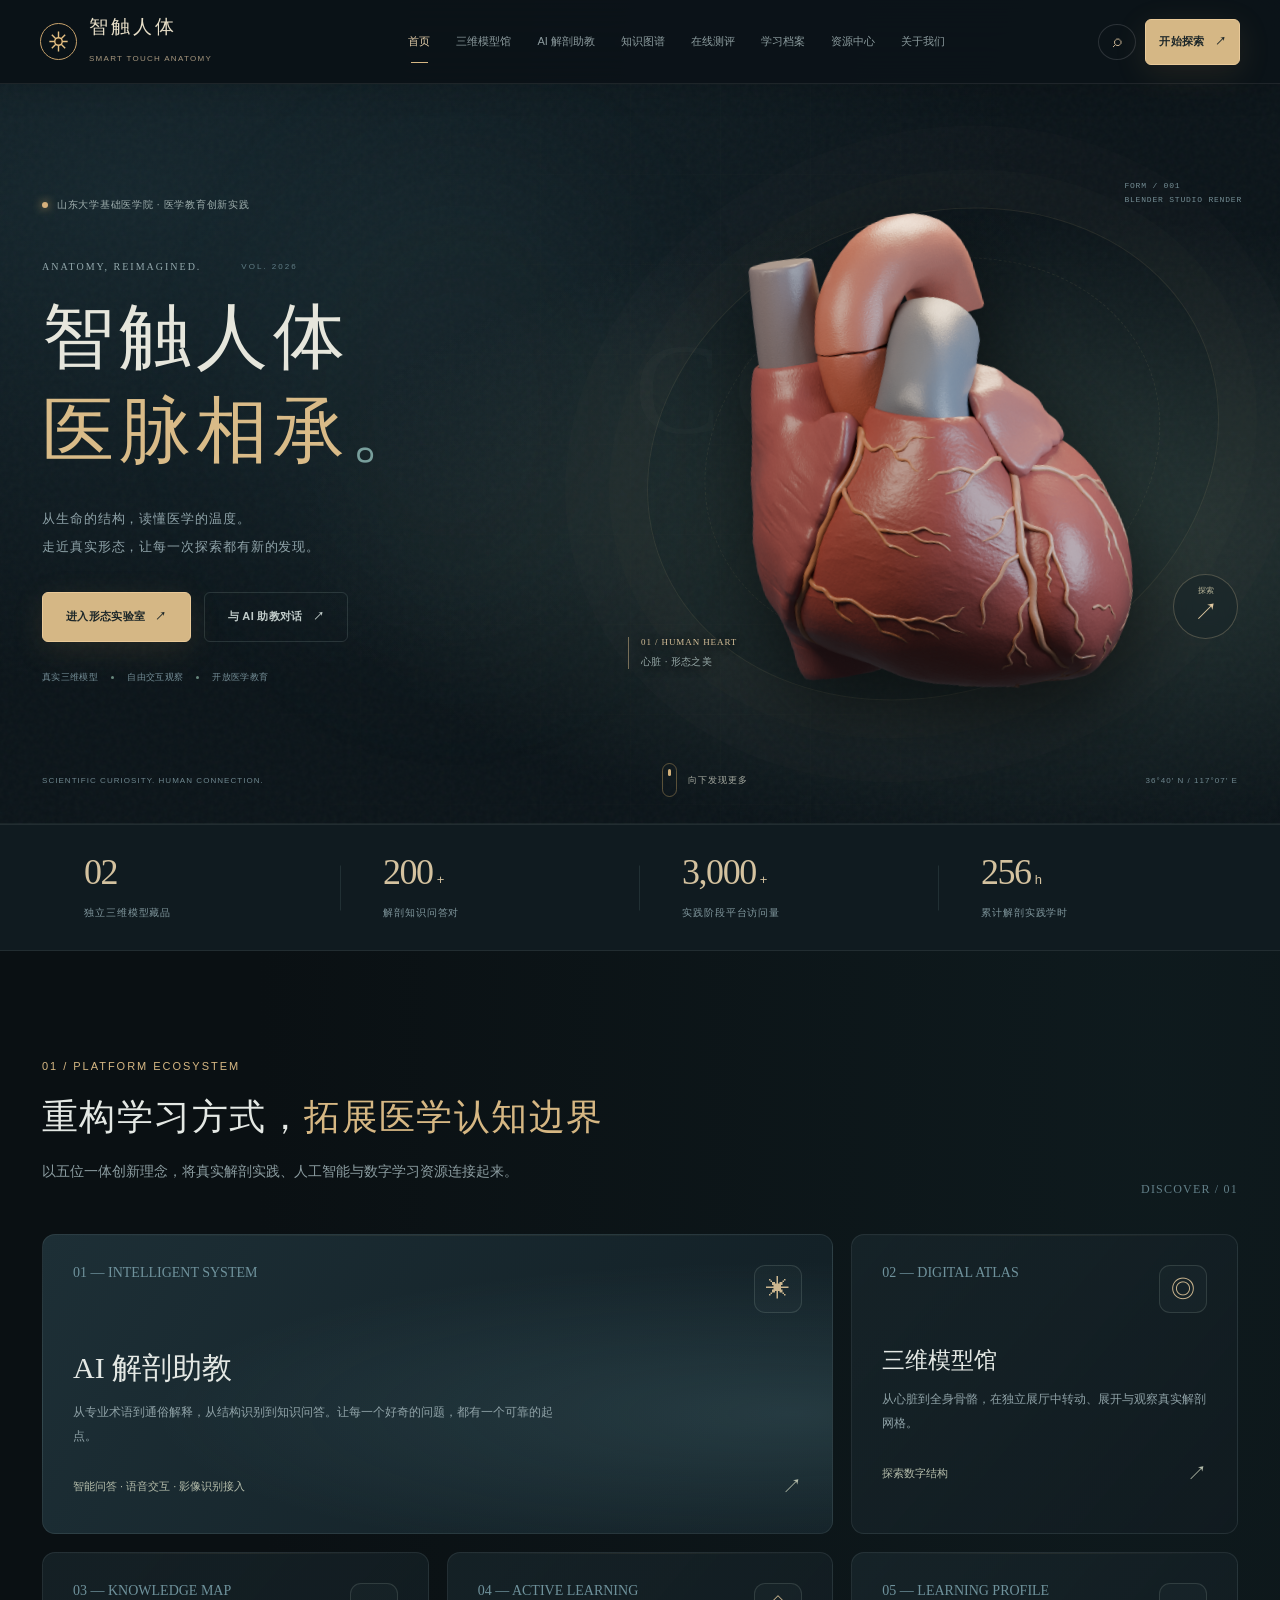
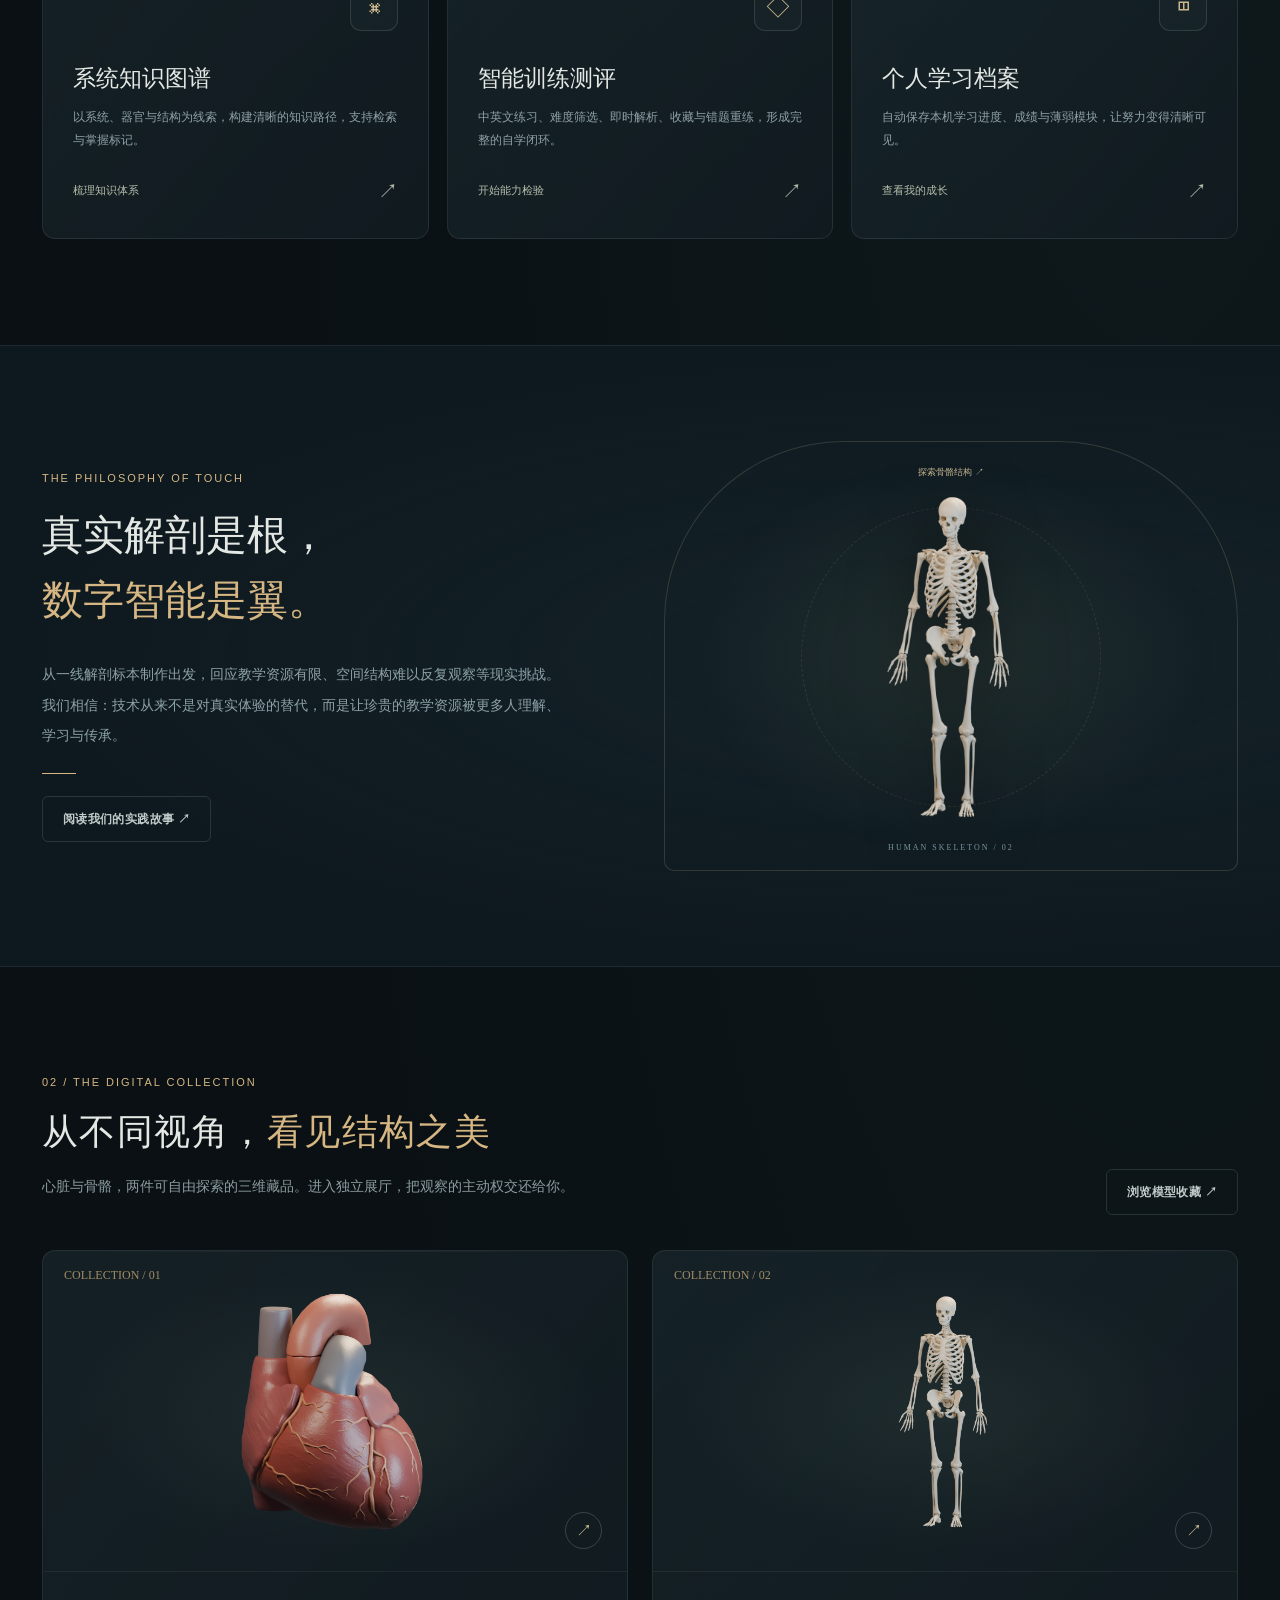
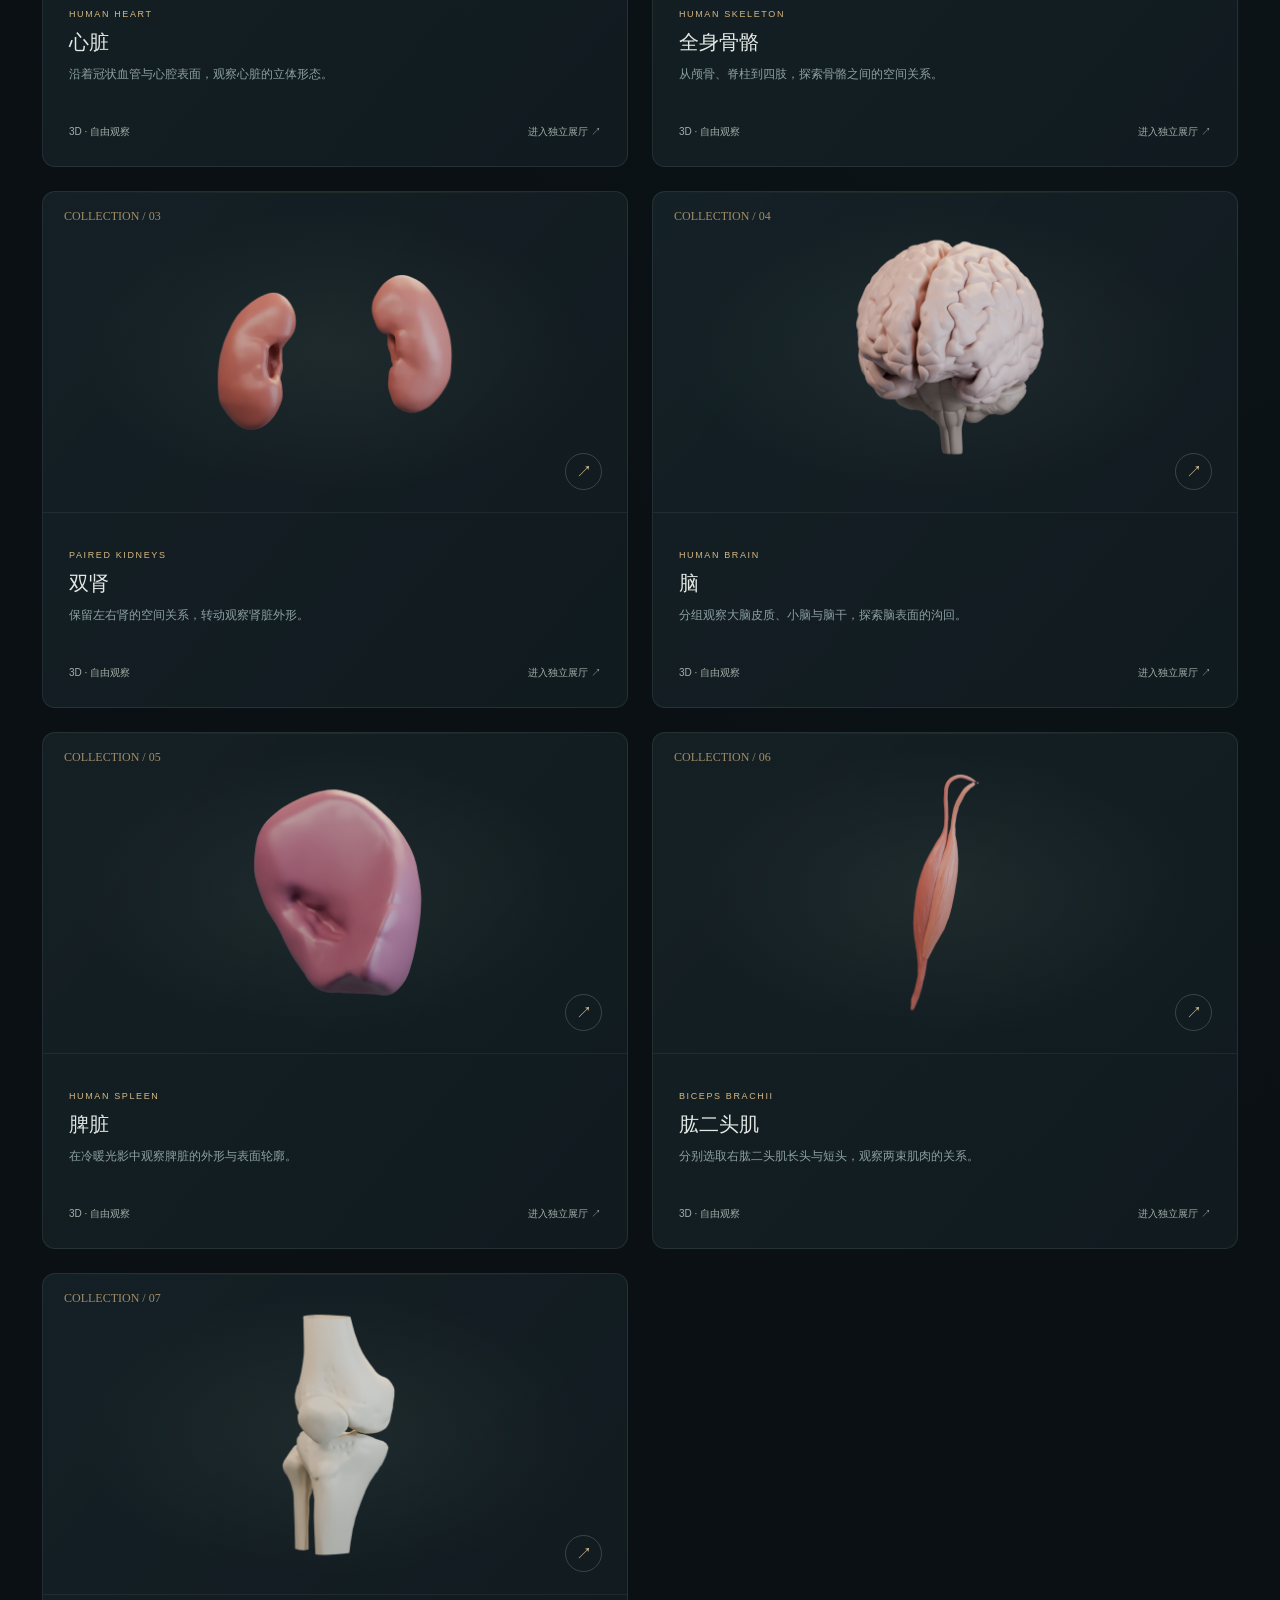
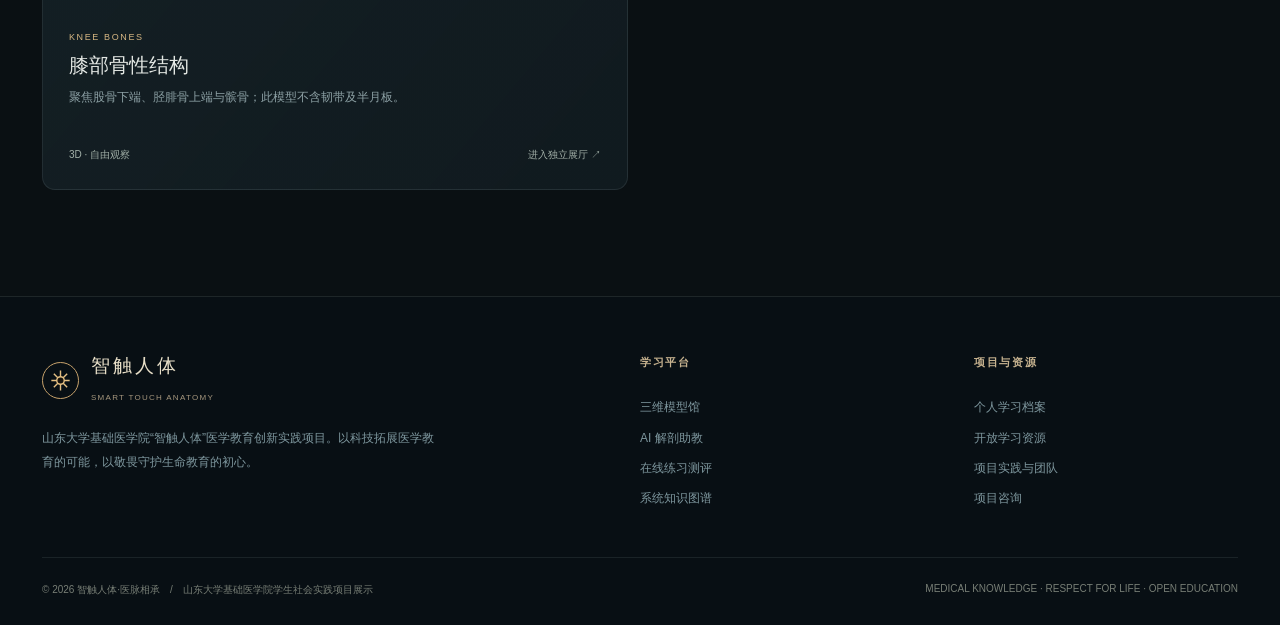
==== commit 0dc2692b: "Expand Blender anatomy studio to seven models" ====
--- a/docs/index.html
+++ b/docs/index.html
@@ -81,7 +81,7 @@
  <section class="section"><div class="container"><div class="section-header"><div><div class="eyebrow">02 / THE DIGITAL COLLECTION</div><h2>从不同视角，<span class="accent">看见结构之美</span></h2><p>心脏与骨骼，两件可自由探索的三维藏品。进入独立展厅，把观察的主动权交还给你。</p></div><button class="btn btn-ghost" data-route="atlas">浏览模型收藏 ↗</button></div><div id="homeSpecimens" class="atlas-grid"></div></div></section>
 </section>
 <!-- ATLAS -->
-<section class="page" id="page-atlas" data-page="atlas"><div class="page-head"><div class="container page-head-inner"><div class="breadcrumb">THE COLLECTION <span>/</span> ANATOMY STUDIO</div><h1>三维<span class="accent">模型馆</span></h1><p>以真实网格承载精密结构。选择一件藏品，开启属于你的自由观察。</p><a class="btn btn-gold" href="studio.html" style="margin-top:23px">进入独立展厅 ↗</a></div></div><div class="container page-body"><div class="filter-bar"><div class="search-field"><input id="atlasSearch" class="input" type="search" placeholder="搜索心脏、骨骼或系统……" aria-label="搜索模型"></div><div class="chips" id="atlasFilters"><button class="chip active" data-filter="all">全部模型</button><button class="chip" data-filter="循环系统">循环系统</button><button class="chip" data-filter="运动系统">运动系统</button></div><span class="mini muted" id="atlasCount"></span></div><div class="atlas-grid" id="atlasGrid"></div><div class="ethics"><strong class="accent">模型工坊 · 透明来源</strong>　开放解剖参考模型经 Blender 处理与渲染，可在独立展厅中查看来源与授权。颜色及材质用于展示，模型未经本项目的临床精度验证。</div></div></section>
+<section class="page" id="page-atlas" data-page="atlas"><div class="page-head"><div class="container page-head-inner"><div class="breadcrumb">THE COLLECTION <span>/</span> ANATOMY STUDIO</div><h1>三维<span class="accent">模型馆</span></h1><p>以真实网格承载精密结构。选择一件藏品，开启属于你的自由观察。</p><a class="btn btn-gold" href="studio.html" style="margin-top:23px">进入独立展厅 ↗</a></div></div><div class="container page-body"><div class="filter-bar"><div class="search-field"><input id="atlasSearch" class="input" type="search" placeholder="搜索心脏、骨骼或系统……" aria-label="搜索模型"></div><div class="chips" id="atlasFilters"><button class="chip active" data-filter="all">全部模型</button><button class="chip" data-filter="循环系统">循环系统</button><button class="chip" data-filter="运动系统">运动系统</button><button class="chip" data-filter="泌尿系统">泌尿系统</button><button class="chip" data-filter="神经系统">神经系统</button><button class="chip" data-filter="淋巴系统">淋巴系统</button></div><span class="mini muted" id="atlasCount"></span></div><div class="atlas-grid" id="atlasGrid"></div><div class="ethics"><strong class="accent">模型工坊 · 透明来源</strong>　开放解剖参考模型经 Blender 处理与渲染，可在独立展厅中查看来源与授权。颜色及材质用于展示，模型未经本项目的临床精度验证。</div></div></section>
 <!-- AI -->
 <section class="page" id="page-assistant" data-page="assistant"><div class="page-head"><div class="container page-head-inner"><div class="breadcrumb">INTELLIGENT EDUCATION <span>/</span> ANATOMY COPILOT</div><h1>AI <span class="accent">解剖助教</span></h1><p>为好奇心提供专业的起点。支持分层问答、浏览器语音朗读与图片上传；连接服务器后可启用真实大模型问答和视觉识别。</p></div></div><div class="container page-body"><div class="ai-layout"><aside class="card ai-sidebar"><h3>探索你的问题</h3><p class="mini muted sidebar-intro" style="line-height:2;margin:0 0 5px">从经典解剖问题开始，体验专业与通俗两种讲解视角。</p><button class="sample-prompt" data-prompt="心脏四个腔室分别是什么？">✧　心脏四个腔室分别是什么？</button><button class="sample-prompt" data-prompt="胼胝体的解剖位置和功能是什么？">✧　胼胝体的位置和功能</button><button class="sample-prompt" data-prompt="肺叶与支气管树有什么关系？">✧　肺叶与支气管树</button><button class="sample-prompt" data-prompt="膝关节由哪些结构组成？">✧　膝关节解剖组成</button><button class="sample-prompt" data-prompt="脊髓的三层被膜是什么？">✧　脊髓的三层被膜</button><div style="flex:1"></div><div class="tag tag-green" id="aiConnectionLabel">● 检测服务中</div><div class="mini muted" style="line-height:1.9">离线模式仅使用内置医学知识条目。模型回答需要接入服务端；不在网页中存储 API 密钥。</div><button class="btn btn-sm" id="clearChat">清空本地对话</button></aside><div class="card ai-panel"><div class="ai-panel-head"><div class="flex gap-md"><div class="ai-avatar">✳</div><div><strong style="font-size:14px">智触 AI · Anatomy Copilot</strong><div class="ai-status" id="aiStatus">本地知识模式已就绪</div></div></div><div class="mode-switch" id="aiModeSwitch"><button class="active" data-mode="professional">专业版</button><button data-mode="popular">通俗版</button></div></div><div class="chat-messages" id="chatMessages" aria-live="polite"></div><div class="chat-compose"><img class="upload-thumb" id="aiUploadThumb" alt="待识别图片预览"><textarea id="aiInput" rows="2" maxlength="1000" placeholder="输入解剖学问题……（Enter 发送，Shift+Enter 换行）" aria-label="提问内容"></textarea><div class="compose-actions"><div class="flex gap-sm"><input type="file" accept="image/jpeg,image/png,image/webp" id="aiImageInput" hidden><button class="btn btn-sm" id="aiUploadBtn" title="上传结构图片">▧ 上传图片</button><button class="btn btn-sm" id="aiMicBtn" title="语音提问">♩ 语音输入</button><button class="btn btn-sm" id="aiSpeakBtn" title="朗读最后一条回答">◖)) 朗读回答</button></div><button class="btn btn-gold" id="aiSendBtn">发送问题 ↗</button></div><div class="compose-note">回答仅供医学教育与学习参考，不用于临床诊断。图片仅在你发送时上传至已配置的后端。</div></div></div></div></div></section>
 <!-- LEARN -->
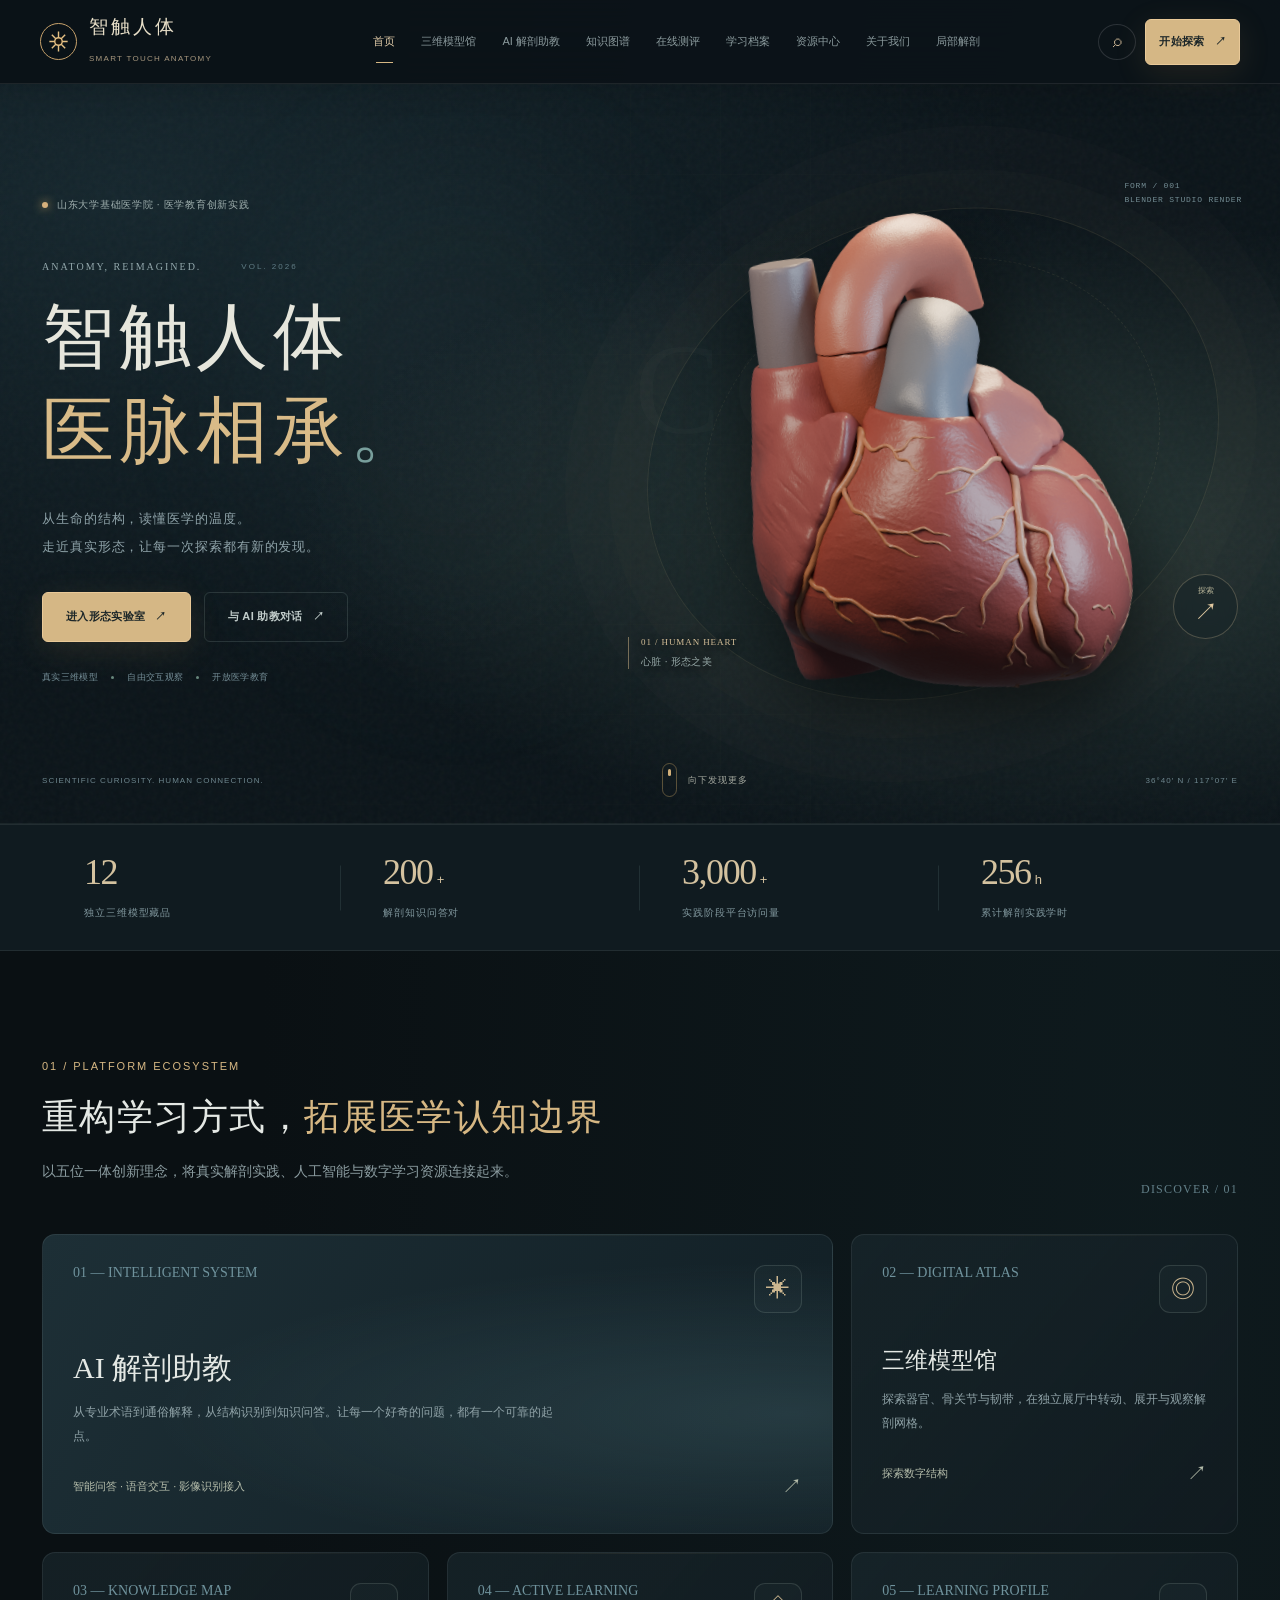
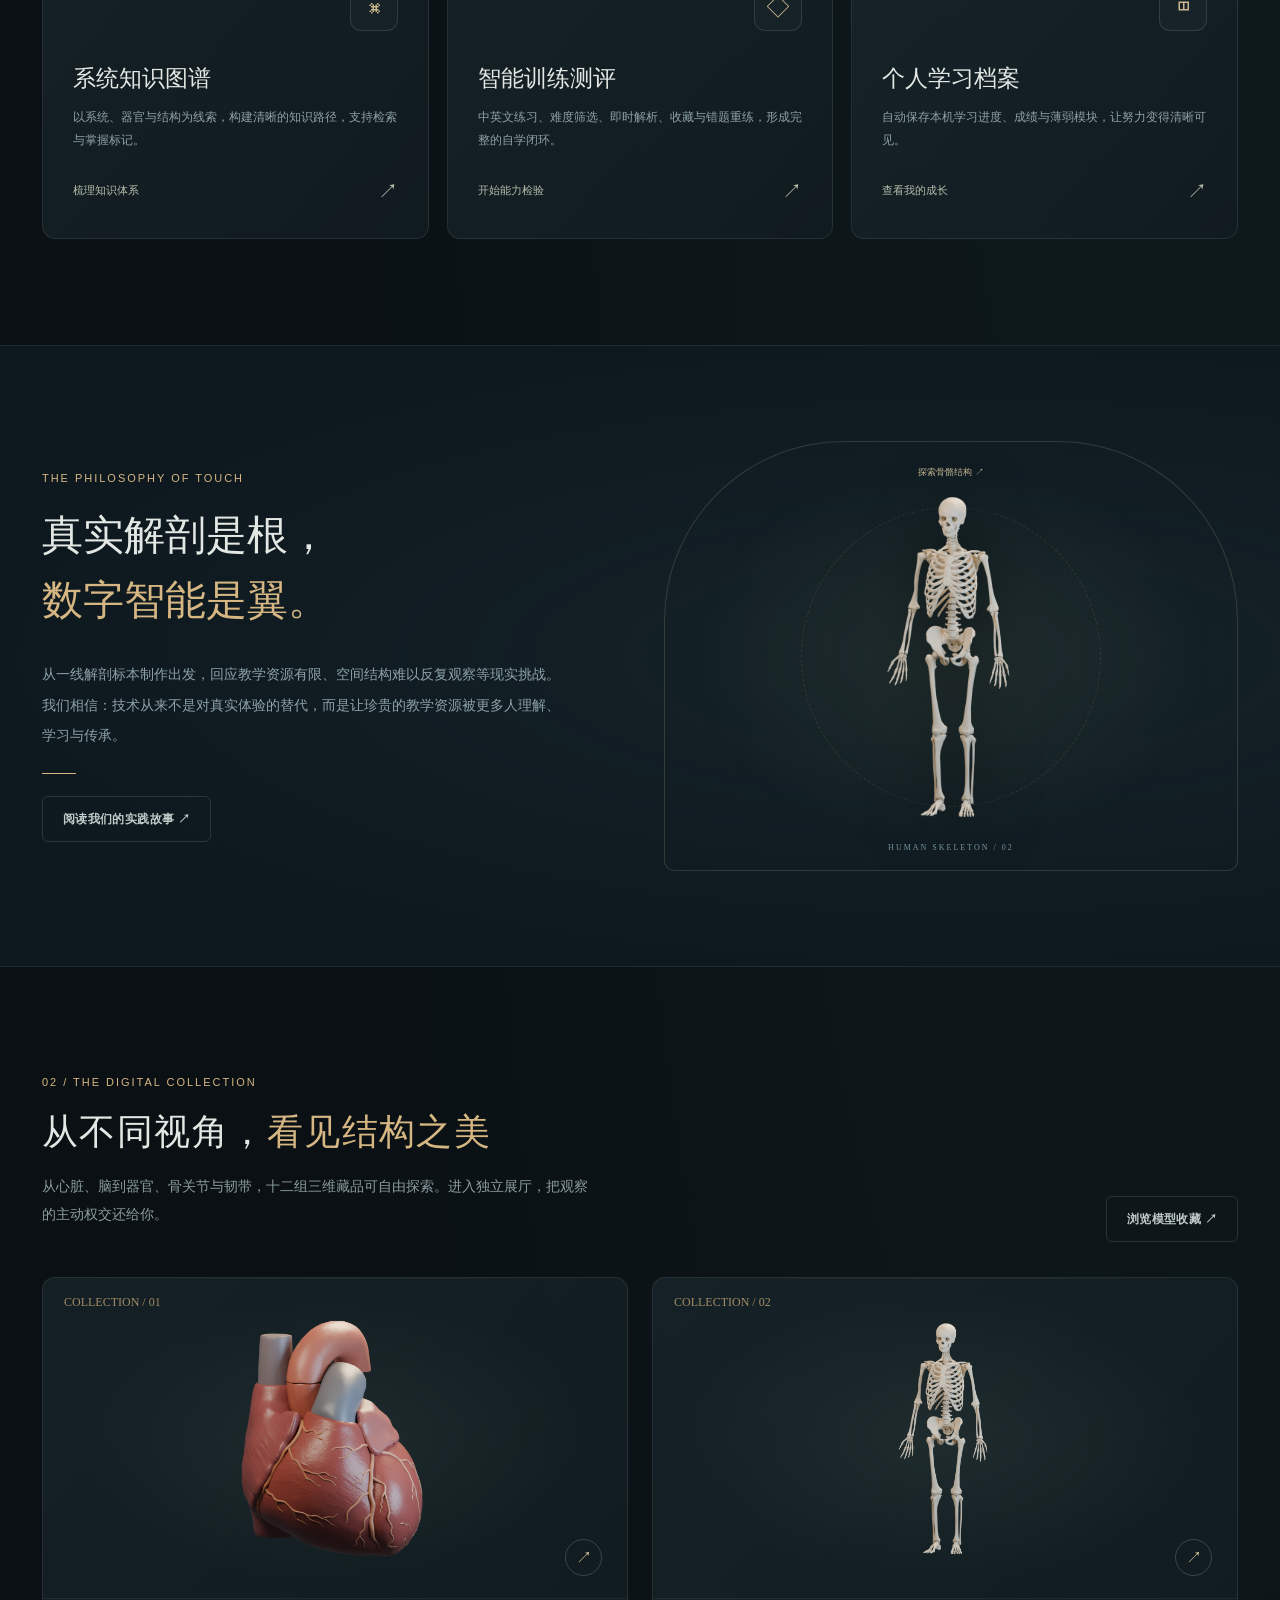
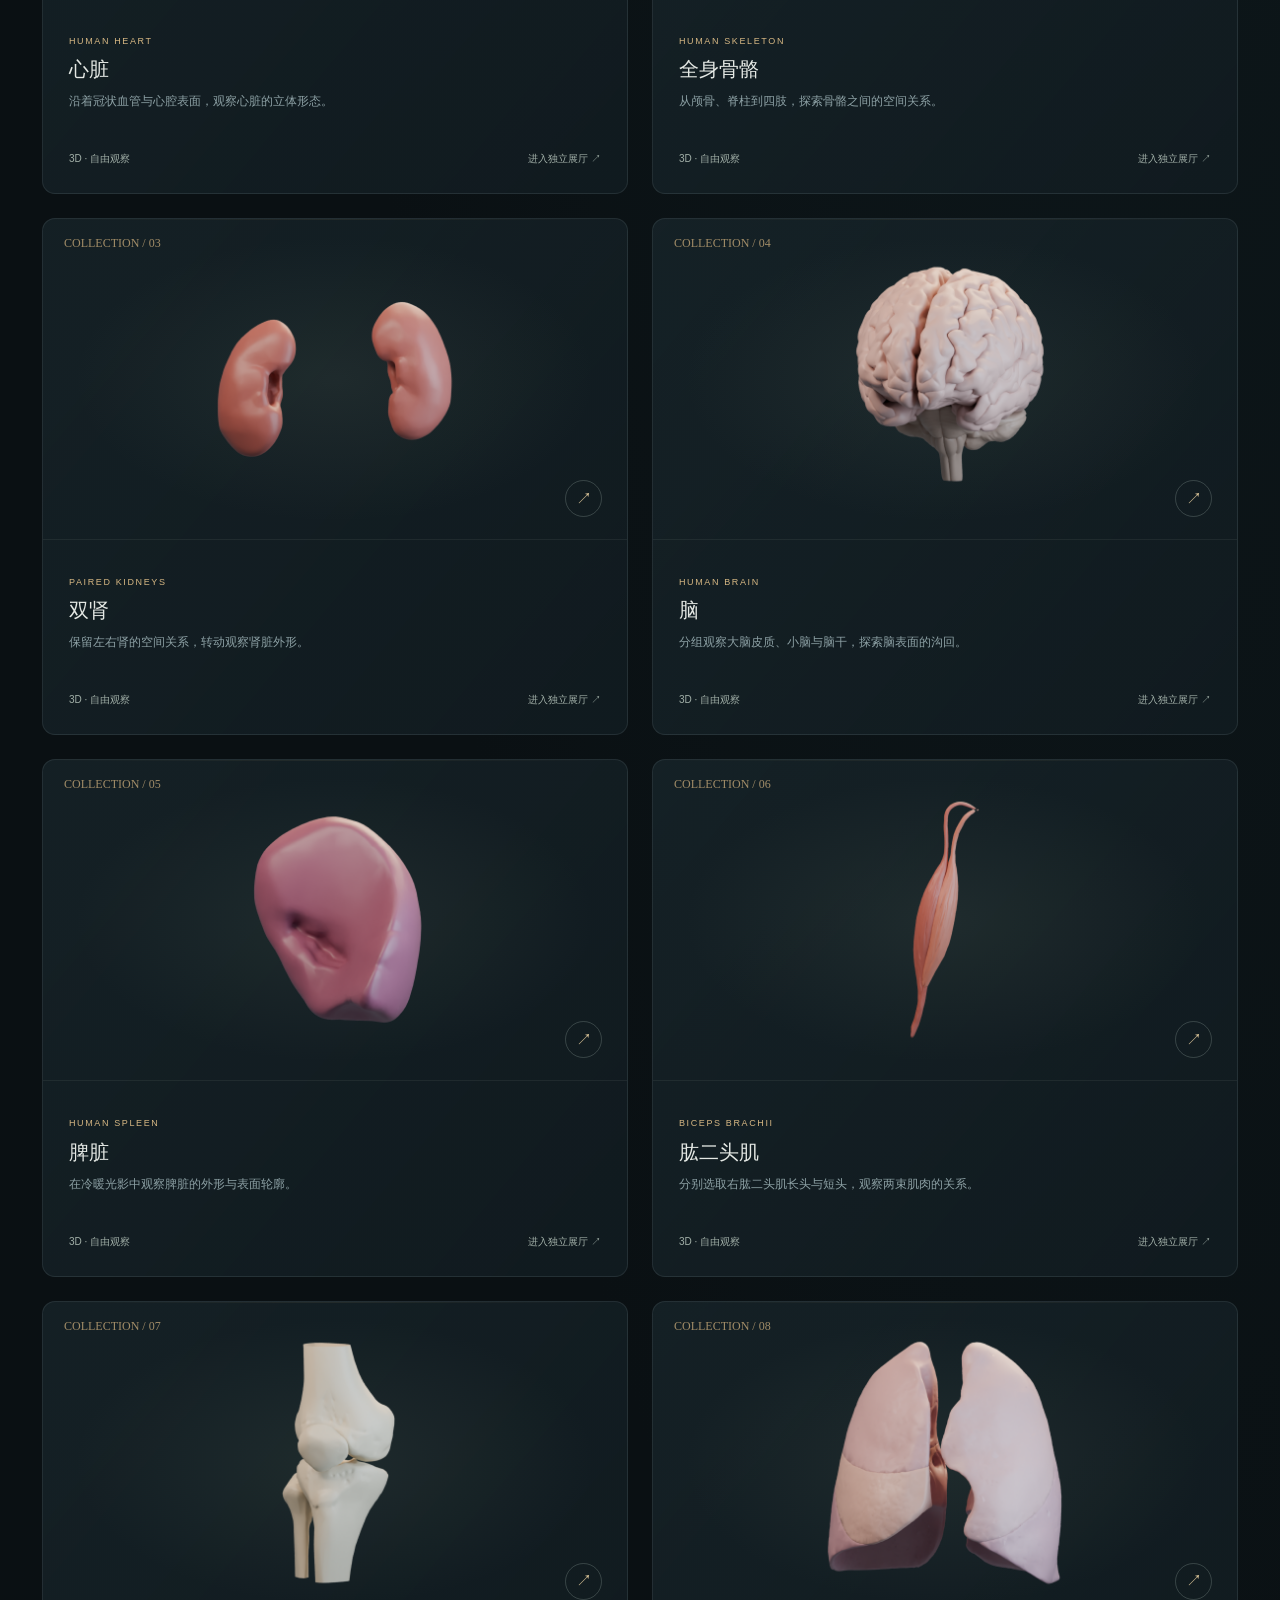
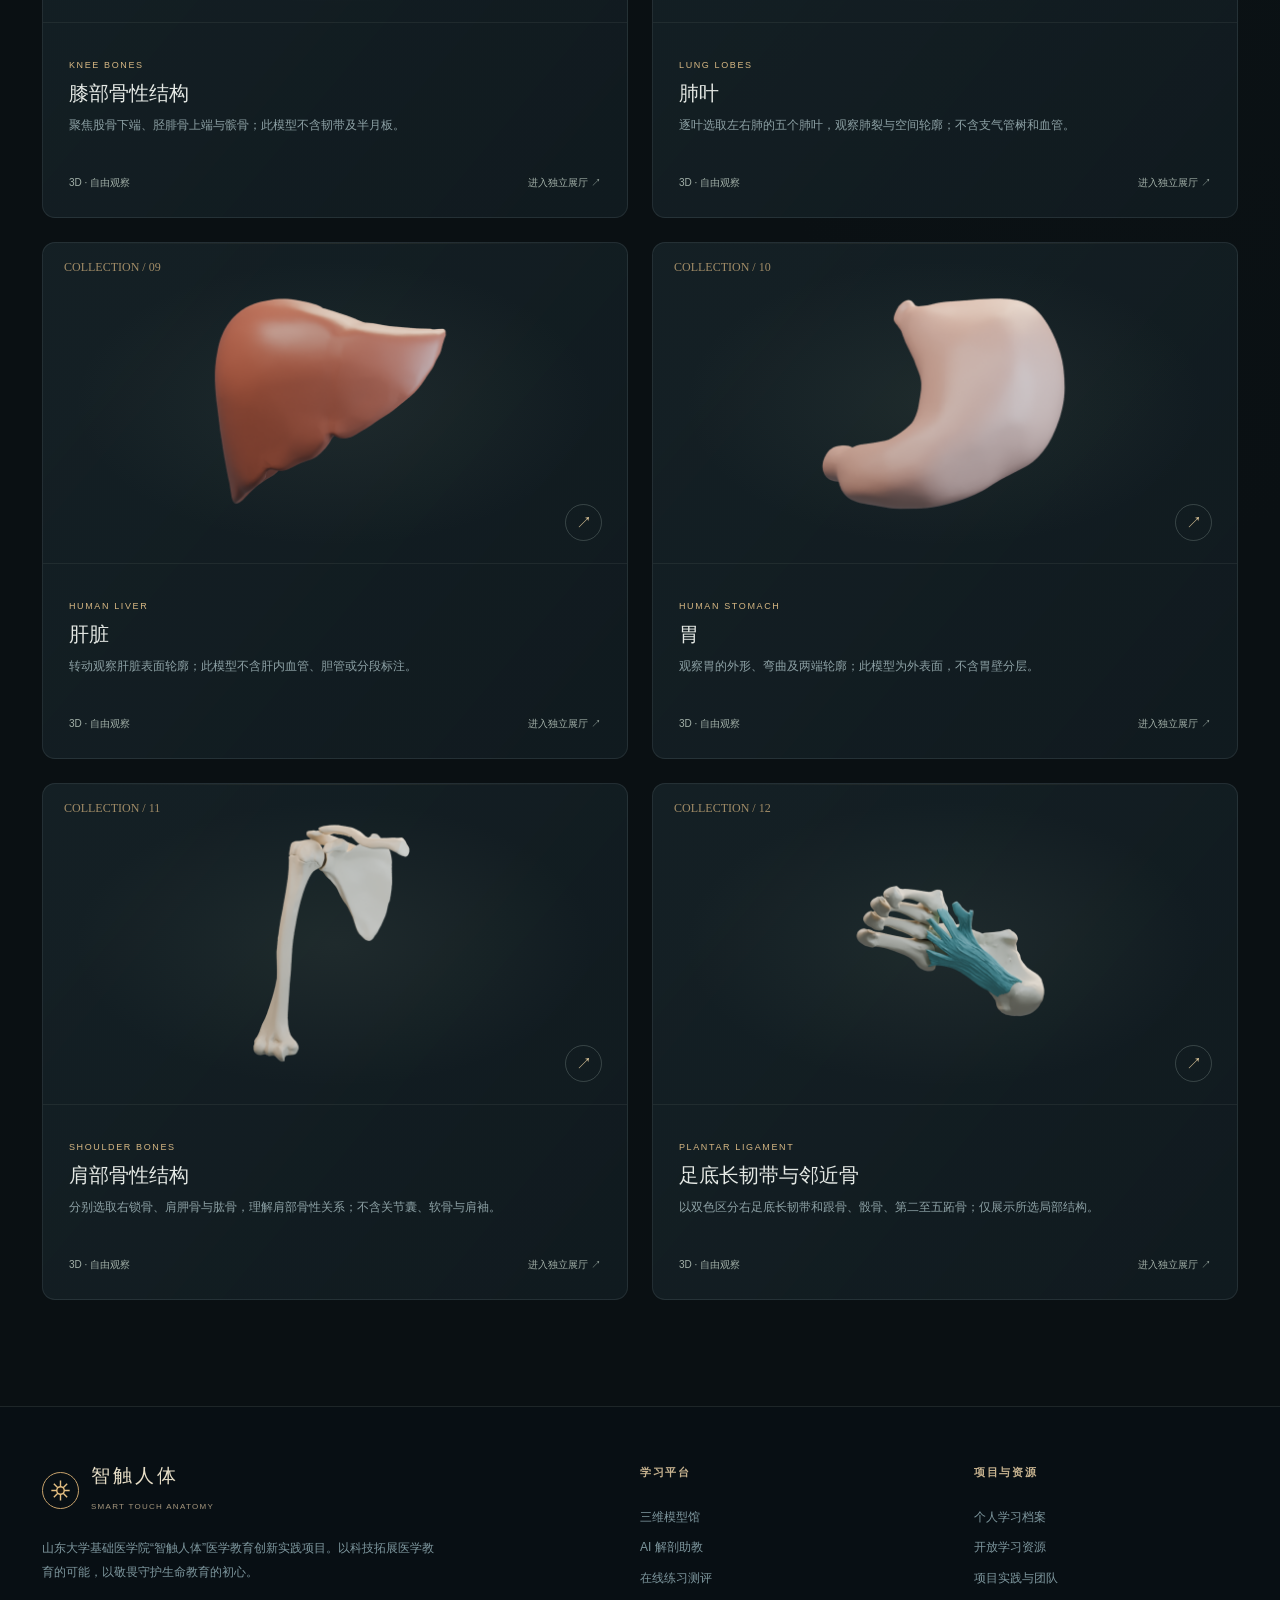
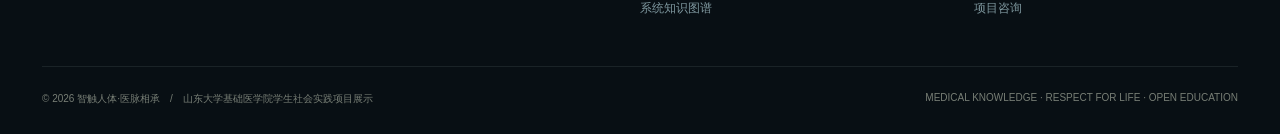
==== commit d98d07b9: "Integrate regional anatomy curriculum, expand models and persist learning" ====
--- a/docs/index.html
+++ b/docs/index.html
@@ -69,16 +69,16 @@
    <div class="hero-bottom"><span>SCIENTIFIC CURIOSITY. HUMAN CONNECTION.</span><a class="hero-scroll" href="#discover" data-scroll-discover><span></span> 向下发现更多</a><span>36°40′ N / 117°07′ E</span></div>
   </div>
  </section>
- <section class="metrics"><div class="container metrics-grid"><div class="metric"><strong>02</strong><p>独立三维模型藏品</p></div><div class="metric"><strong>200<em>+</em></strong><p>解剖知识问答对</p></div><div class="metric"><strong>3,000<em>+</em></strong><p>实践阶段平台访问量</p></div><div class="metric"><strong>256<em>h</em></strong><p>累计解剖实践学时</p></div></div></section>
+ <section class="metrics"><div class="container metrics-grid"><div class="metric"><strong>12</strong><p>独立三维模型藏品</p></div><div class="metric"><strong>200<em>+</em></strong><p>解剖知识问答对</p></div><div class="metric"><strong>3,000<em>+</em></strong><p>实践阶段平台访问量</p></div><div class="metric"><strong>256<em>h</em></strong><p>累计解剖实践学时</p></div></div></section>
  <section class="section" id="discover"><div class="container"><div class="section-header"><div><div class="eyebrow">01 / PLATFORM ECOSYSTEM</div><h2>重构学习方式，<span class="accent">拓展医学认知边界</span></h2><p>以五位一体创新理念，将真实解剖实践、人工智能与数字学习资源连接起来。</p></div><span class="section-index">DISCOVER / 01</span></div><div class="module-grid">
   <article class="card card-hover module wide" data-route="assistant"><div class="module-head"><span class="module-num">01 — INTELLIGENT SYSTEM</span><span class="module-symbol">✳</span></div><h3>AI 解剖助教</h3><p>从专业术语到通俗解释，从结构识别到知识问答。让每一个好奇的问题，都有一个可靠的起点。</p><div class="module-bottom"><span>智能问答 · 语音交互 · 影像识别接入</span><b>↗</b></div></article>
-  <article class="card card-hover module" data-route="atlas"><div class="module-head"><span class="module-num">02 — DIGITAL ATLAS</span><span class="module-symbol">◎</span></div><h3>三维模型馆</h3><p>从心脏到全身骨骼，在独立展厅中转动、展开与观察真实解剖网格。</p><div class="module-bottom"><span>探索数字结构</span><b>↗</b></div></article>
+  <article class="card card-hover module" data-route="atlas"><div class="module-head"><span class="module-num">02 — DIGITAL ATLAS</span><span class="module-symbol">◎</span></div><h3>三维模型馆</h3><p>探索器官、骨关节与韧带，在独立展厅中转动、展开与观察解剖网格。</p><div class="module-bottom"><span>探索数字结构</span><b>↗</b></div></article>
   <article class="card card-hover module" data-route="learn"><div class="module-head"><span class="module-num">03 — KNOWLEDGE MAP</span><span class="module-symbol">⌘</span></div><h3>系统知识图谱</h3><p>以系统、器官与结构为线索，构建清晰的知识路径，支持检索与掌握标记。</p><div class="module-bottom"><span>梳理知识体系</span><b>↗</b></div></article>
   <article class="card card-hover module" data-route="quiz"><div class="module-head"><span class="module-num">04 — ACTIVE LEARNING</span><span class="module-symbol">◇</span></div><h3>智能训练测评</h3><p>中英文练习、难度筛选、即时解析、收藏与错题重练，形成完整的自学闭环。</p><div class="module-bottom"><span>开始能力检验</span><b>↗</b></div></article>
   <article class="card card-hover module" data-route="dashboard"><div class="module-head"><span class="module-num">05 — LEARNING PROFILE</span><span class="module-symbol">◫</span></div><h3>个人学习档案</h3><p>自动保存本机学习进度、成绩与薄弱模块，让努力变得清晰可见。</p><div class="module-bottom"><span>查看我的成长</span><b>↗</b></div></article>
  </div></div></section>
  <section class="statement"><div class="container statement-grid"><div><div class="eyebrow">THE PHILOSOPHY OF TOUCH</div><h2>真实解剖是根，<br><span>数字智能是翼。</span></h2><p>从一线解剖标本制作出发，回应教学资源有限、空间结构难以反复观察等现实挑战。我们相信：技术从来不是对真实体验的替代，而是让珍贵的教学资源被更多人理解、学习与传承。</p><div class="tiny-bar"></div><button class="btn btn-ghost" data-route="about">阅读我们的实践故事 ↗</button></div><a class="statement-visual" href="studio.html?model=skeleton" aria-label="探索全身骨骼模型"><div class="statement-ring"></div><img src="assets/models/skeleton-poster.png" alt="Blender 渲染的全身骨骼模型" loading="lazy"><span class="statement-link">探索骨骼结构 ↗</span></a></div></section>
- <section class="section"><div class="container"><div class="section-header"><div><div class="eyebrow">02 / THE DIGITAL COLLECTION</div><h2>从不同视角，<span class="accent">看见结构之美</span></h2><p>心脏与骨骼，两件可自由探索的三维藏品。进入独立展厅，把观察的主动权交还给你。</p></div><button class="btn btn-ghost" data-route="atlas">浏览模型收藏 ↗</button></div><div id="homeSpecimens" class="atlas-grid"></div></div></section>
+ <section class="section"><div class="container"><div class="section-header"><div><div class="eyebrow">02 / THE DIGITAL COLLECTION</div><h2>从不同视角，<span class="accent">看见结构之美</span></h2><p>从心脏、脑到器官、骨关节与韧带，十二组三维藏品可自由探索。进入独立展厅，把观察的主动权交还给你。</p></div><button class="btn btn-ghost" data-route="atlas">浏览模型收藏 ↗</button></div><div id="homeSpecimens" class="atlas-grid"></div></div></section>
 </section>
 <!-- ATLAS -->
 <section class="page" id="page-atlas" data-page="atlas"><div class="page-head"><div class="container page-head-inner"><div class="breadcrumb">THE COLLECTION <span>/</span> ANATOMY STUDIO</div><h1>三维<span class="accent">模型馆</span></h1><p>以真实网格承载精密结构。选择一件藏品，开启属于你的自由观察。</p><a class="btn btn-gold" href="studio.html" style="margin-top:23px">进入独立展厅 ↗</a></div></div><div class="container page-body"><div class="filter-bar"><div class="search-field"><input id="atlasSearch" class="input" type="search" placeholder="搜索心脏、骨骼或系统……" aria-label="搜索模型"></div><div class="chips" id="atlasFilters"><button class="chip active" data-filter="all">全部模型</button><button class="chip" data-filter="循环系统">循环系统</button><button class="chip" data-filter="运动系统">运动系统</button><button class="chip" data-filter="泌尿系统">泌尿系统</button><button class="chip" data-filter="神经系统">神经系统</button><button class="chip" data-filter="淋巴系统">淋巴系统</button></div><span class="mini muted" id="atlasCount"></span></div><div class="atlas-grid" id="atlasGrid"></div><div class="ethics"><strong class="accent">模型工坊 · 透明来源</strong>　开放解剖参考模型经 Blender 处理与渲染，可在独立展厅中查看来源与授权。颜色及材质用于展示，模型未经本项目的临床精度验证。</div></div></section>
@@ -87,11 +87,12 @@
 <!-- LEARN -->
 <section class="page" id="page-learn" data-page="learn"><div class="page-head"><div class="container page-head-inner"><div class="breadcrumb">STRUCTURED KNOWLEDGE <span>/</span> LEARNING MAP</div><h1>解剖<span class="accent">知识图谱</span></h1><p>按系统—器官—结构组织内容，建立可追踪的掌握清单。点击任一知识点，查看概念、重点与临床联系。</p></div></div><div class="container page-body"><div class="filter-bar"><div class="search-field"><input class="input" id="learnSearch" type="search" placeholder="搜索知识点与关键术语……"></div><div class="chips" id="learnFilters"><button class="chip active" data-filter="all">全部</button><button class="chip" data-filter="unmastered">未掌握</button><button class="chip" data-filter="mastered">已掌握</button></div><span class="mini muted" id="learnProgressText"></span></div><div class="learn-layout"><aside class="card learn-sidebar"><div id="learnTree"></div></aside><div class="card learn-main" id="learnMain"></div></div></div></section>
 <!-- QUIZ -->
-<section class="page" id="page-quiz" data-page="quiz"><div class="page-head"><div class="container page-head-inner"><div class="breadcrumb">ASSESSMENT ENGINE <span>/</span> ACTIVE RECALL</div><h1>在线<span class="accent">智能测评</span></h1><p>中文自测、英文专业术语、结构识别与填空练习；即时反馈、自动错题归档、收藏与个性化复习。</p></div></div><div class="container page-body"><div class="quiz-config" id="quizSetup"><div class="eyebrow">BUILD YOUR LEARNING SESSION</div><h2 class="heading-serif" style="margin:13px 0">开始一场精准训练</h2><p class="muted small">从知识点出发，检验记忆、理解与迁移能力。所有成绩保存在本机。</p><div class="quiz-config-grid"><div class="card"><h3>01　练习范围</h3><div class="field"><label>知识系统</label><select id="quizTopic" class="select"><option value="all">全部系统</option><option value="运动系统">运动系统</option><option value="神经系统">神经系统</option><option value="循环系统">循环系统</option><option value="呼吸系统">呼吸系统</option><option value="消化系统">消化系统</option></select></div><div class="field"><label>难度等级</label><select class="select" id="quizDifficulty"><option value="all">全部难度</option><option value="基础">基础</option><option value="进阶">进阶</option><option value="挑战">挑战</option></select></div></div><div class="card"><h3>02　题型与模式</h3><div class="field"><label>题目类型</label><select id="quizType" class="select"><option value="all">混合练习</option><option value="cn">中文选择</option><option value="en">英文选择</option><option value="cloze">填空练习</option><option value="label">结构识别</option></select></div><div class="field"><label>专项训练</label><select id="quizMode" class="select"><option value="all">全部题库</option><option value="wrong">我的错题</option><option value="favorite">我的收藏</option></select></div></div><div class="card"><h3>03　定制本次训练</h3><div class="field"><label>题目数量</label><select class="select" id="quizCount"><option value="5">5 道 · 快速检测</option><option value="10" selected>10 道 · 标准训练</option><option value="20">20 道 · 深度巩固</option><option value="1000">全部匹配题目</option></select></div><p class="mini muted">试题从内置教育题库或导入题库中抽取。即使离线，也能正常训练。</p><button class="btn btn-gold" id="quizStart" style="width:100%;margin-top:16px">生成练习试卷 ↗</button></div></div><div class="card" style="padding:20px 24px;margin-top:19px;display:flex;align-items:center;justify-content:space-between;flex-wrap:wrap;gap:15px"><div><strong class="accent">扩展坞 · 自定义题库</strong><p class="mini muted" style="margin:3px 0 0">支持导入符合格式的 .txt 题库，内容仅存储在当前浏览器。</p></div><div><input type="file" accept=".txt,text/plain" id="quizImportInput" hidden><button class="btn btn-sm" id="quizImportBtn">＋ 导入 TXT 题库</button><button class="btn btn-sm" id="quizTemplateBtn">↓ 下载格式模板</button></div></div></div>
+<section class="page" id="page-quiz" data-page="quiz"><div class="page-head"><div class="container page-head-inner"><div class="breadcrumb">ASSESSMENT ENGINE <span>/</span> ACTIVE RECALL</div><h1>在线<span class="accent">智能测评</span></h1><p>中文自测、英文专业术语、结构识别与填空练习；即时反馈、自动错题归档、收藏与个性化复习。</p></div></div><div class="container page-body"><div class="quiz-config" id="quizSetup"><div id="resumeQuizPanel"></div><div class="eyebrow">BUILD YOUR LEARNING SESSION</div><h2 class="heading-serif" style="margin:13px 0">开始一场精准训练</h2><p class="muted small">从知识点出发，检验记忆、理解与迁移能力。所有成绩保存在本机。</p><div class="quiz-config-grid"><div class="card"><h3>01　练习范围</h3><div class="field"><label>知识系统</label><select id="quizTopic" class="select"><option value="all">全部系统</option><option value="运动系统">运动系统</option><option value="神经系统">神经系统</option><option value="循环系统">循环系统</option><option value="呼吸系统">呼吸系统</option><option value="消化系统">消化系统</option></select></div><div class="field"><label>难度等级</label><select class="select" id="quizDifficulty"><option value="all">全部难度</option><option value="基础">基础</option><option value="进阶">进阶</option><option value="挑战">挑战</option></select></div></div><div class="card"><h3>02　题型与模式</h3><div class="field"><label>题目类型</label><select id="quizType" class="select"><option value="all">混合练习</option><option value="cn">中文选择</option><option value="en">英文选择</option><option value="cloze">填空练习</option><option value="label">结构识别</option></select></div><div class="field"><label>专项训练</label><select id="quizMode" class="select"><option value="all">全部题库</option><option value="wrong">我的错题</option><option value="favorite">我的收藏</option></select></div></div><div class="card"><h3>03　定制本次训练</h3><div class="field"><label>题目数量</label><select class="select" id="quizCount"><option value="5">5 道 · 快速检测</option><option value="10" selected>10 道 · 标准训练</option><option value="20">20 道 · 深度巩固</option><option value="1000">全部匹配题目</option></select></div><p class="mini muted">试题从内置教育题库或导入题库中抽取。即使离线，也能正常训练。</p><button class="btn btn-gold" id="quizStart" style="width:100%;margin-top:16px">生成练习试卷 ↗</button></div></div><div class="card" style="padding:20px 24px;margin-top:19px;display:flex;align-items:center;justify-content:space-between;flex-wrap:wrap;gap:15px"><div><strong class="accent">扩展坞 · 自定义题库</strong><p class="mini muted" style="margin:3px 0 0">支持导入符合格式的 .txt 题库，内容仅存储在当前浏览器。</p></div><div><input type="file" accept=".txt,text/plain" id="quizImportInput" hidden><button class="btn btn-sm" id="quizImportBtn">＋ 导入 TXT 题库</button><button class="btn btn-sm" id="quizTemplateBtn">↓ 下载格式模板</button></div></div></div>
 <div class="quiz-screen hide" id="quizScreen"><div class="quiz-progress"><span id="quizNum">QUESTION 01 / 10</span><span id="quizScoreLive">当前正确 0</span></div><div class="progress-track" style="margin-bottom:24px"><div class="progress-fill" id="quizProgressFill"></div></div><div class="card quiz-card"><div class="flex justify-between gap-sm"><span class="tag" id="quizBadge">运动系统 · 基础</span><button class="btn btn-sm" id="quizFavBtn">☆ 收藏此题</button></div><h2 id="quizQuestion">—</h2><div id="quizChoices"></div><div class="quiz-feedback hide" id="quizFeedback"></div><div class="quiz-actions"><button class="btn btn-sm" id="quizExit">退出本次训练</button><div class="flex gap-sm"><button class="btn btn-ghost" id="quizSubmit">提交答案</button><button class="btn btn-gold hide" id="quizNext">下一题 ↗</button></div></div></div></div>
 <div class="quiz-summary hide" id="quizSummary"><div class="eyebrow">SESSION COMPLETED</div><h2 class="heading-serif">训练完成 · 学有所获</h2><div class="score-circle" id="quizCircle" style="--score:0%"><div><strong id="quizFinalScore">0%</strong><div><small>本次正确率</small></div></div></div><p class="small muted" id="quizFinalMeta"></p><div class="card" style="padding:24px;text-align:left;margin:25px 0"><h3 class="serif" style="margin:0">答题回顾</h3><div id="quizReview"></div></div><div class="flex gap-sm" style="justify-content:center"><button class="btn btn-gold" id="quizAgain">重新练习</button><button class="btn btn-ghost" data-route="dashboard">查看学习报告 ↗</button></div></div></div></section>
 <!-- DASHBOARD -->
-<section class="page" id="page-dashboard" data-page="dashboard"><div class="page-head"><div class="container page-head-inner"><div class="breadcrumb">PERSONAL INSIGHTS <span>/</span> MY LEARNING</div><h1>我的<span class="accent">学习档案</span></h1><p>把每一份认真，都变成看得见的积累。进度使用浏览器本地存储，不会自动同步到其他设备。</p></div></div><div class="container page-body"><div class="flex justify-between gap-md" style="margin-bottom:24px;flex-wrap:wrap"><div><div class="eyebrow">PERSONAL LEARNING INSIGHTS</div><h2 class="serif" style="font-size:26px;margin:6px 0" id="dashGreeting">探索者，欢迎回来</h2></div><div class="flex gap-sm"><button class="btn btn-sm" id="editNickname">设置昵称</button><button class="btn btn-sm" id="exportData">↓ 导出学习记录</button><button class="btn btn-sm" id="resetData">清空记录</button></div></div><div class="dashboard-top" id="dashboardTop"></div><div class="dashboard-main"><div class="card dash-panel"><h3>系统知识掌握度</h3><div id="dashboardBars"></div></div><div class="card dash-panel"><h3>学习成就</h3><div class="achievement-grid" id="achievements"></div></div><div class="card dash-panel"><h3>近期测评记录</h3><div id="quizHistory"></div></div><div class="card dash-panel"><h3>个性化学习建议</h3><p id="studyAdvice" class="small muted" style="line-height:2.2"></p><div class="tiny-bar"></div><button class="btn btn-gold" data-route="quiz">继续学习 ↗</button></div></div></div></section>
+<section class="page" id="page-regional" data-page="regional"><div class="page-head"><div class="container page-head-inner"><div class="breadcrumb">REGIONAL ANATOMY / 局解小帮手</div><h1>局部<span class="accent">解剖专题</span></h1><p>8 个区域 · 101 条详细知识 · 32 道中英文练习。全文检索、掌握标记、错题与收藏统一保存在学习档案中。</p></div></div><div class="container page-body"><div class="flex gap-sm" style="flex-wrap:wrap;margin-bottom:24px"><button class="btn btn-gold" data-route="learn">搜索全部知识 ↗</button><a class="btn btn-ghost" href="assets/reference/regional-original.html.txt" download="局解小帮手.html">下载原始资料</a></div><div id="regionalChapters" class="atlas-grid"></div><p class="mini muted">内容按你提供的「局解小帮手」原文整理，原始文件完整保留供查阅。</p></div></section>
+<section class="page" id="page-dashboard" data-page="dashboard"><div class="page-head"><div class="container page-head-inner"><div class="breadcrumb">PERSONAL INSIGHTS <span>/</span> MY LEARNING</div><h1>我的<span class="accent">学习档案</span></h1><p>把每一份认真，都变成看得见的积累。进度使用浏览器本地存储，不会自动同步到其他设备。</p></div></div><div class="container page-body"><div class="flex justify-between gap-md" style="margin-bottom:24px;flex-wrap:wrap"><div><div class="eyebrow">PERSONAL LEARNING INSIGHTS</div><h2 class="serif" style="font-size:26px;margin:6px 0" id="dashGreeting">探索者，欢迎回来</h2></div><div class="flex gap-sm"><button class="btn btn-sm" id="editNickname">设置昵称</button><button class="btn btn-sm" id="exportData">↓ 导出学习记录</button><button class="btn btn-sm" id="restoreData">↑ 恢复备份</button><input type="file" id="restoreInput" accept=".json,application/json" hidden><button class="btn btn-sm" id="resetData">清空记录</button></div></div><div class="card" style="padding:20px;margin-bottom:24px"><strong id="saveStatus" role="status">自动保存已开启</strong><p class="mini muted">导入题库、收藏、错题、掌握进度和未完成练习保存于当前浏览器。退出后再进入即可恢复；清除网站数据或使用无痕窗口会影响保留。换设备可导出并恢复备份。</p><button class="btn btn-sm" id="persistentStorage">申请持久保留本机数据</button><div id="importHistory"></div></div><div class="dashboard-top" id="dashboardTop"></div><div class="dashboard-main"><div class="card dash-panel"><h3>系统知识掌握度</h3><div id="dashboardBars"></div></div><div class="card dash-panel"><h3>学习成就</h3><div class="achievement-grid" id="achievements"></div></div><div class="card dash-panel"><h3>近期测评记录</h3><div id="quizHistory"></div></div><div class="card dash-panel"><h3>个性化学习建议</h3><p id="studyAdvice" class="small muted" style="line-height:2.2"></p><div class="tiny-bar"></div><button class="btn btn-gold" data-route="quiz">继续学习 ↗</button></div></div></div></section>
 <!-- RESOURCES -->
 <section class="page" id="page-resources" data-page="resources"><div class="page-head"><div class="container page-head-inner"><div class="breadcrumb">OPEN LEARNING <span>/</span> RESOURCE CENTER</div><h1>医学<span class="accent">资源中心</span></h1><p>将医学知识转化为可以传递的学习资料。面向医学生的自主学习与面向公众的医学科普，在这里相遇。</p></div></div><div class="container page-body"><div class="section-header"><div><div class="eyebrow">OPEN EDUCATION</div><h2 style="font-size:32px">知识不应设限，<span class="accent">分享始终向前</span></h2></div></div><div class="resources-grid" id="resourceGrid"></div><div class="ethics"><strong class="accent">素材与版权说明：</strong>三维展厅采用有署名和授权记录的开放解剖模型，经 Blender 处理；项目活动影像来自所上传的实践报告。模型来源与许可可在展厅查看。</div></div></section>
 <!-- ABOUT -->
@@ -103,6 +104,8 @@
 <div class="modal-backdrop" id="searchModal" role="dialog" aria-modal="true" aria-label="站内快捷导航"><div class="modal" style="max-width:580px"><div class="modal-top"><h2>探索智触人体</h2><button class="close" data-close="searchModal">×</button></div><div class="modal-content"><input class="input" id="commandInput" placeholder="搜索功能、标本或知识点……" autocomplete="off"><div class="cmd-list" id="commandResults"></div><p class="mini muted">快捷键 Ctrl / ⌘ + K 呼出；Esc 关闭。</p></div></div></div>
 <div class="toast" id="toast" role="status" aria-live="polite"></div>
 <script src="assets/vendor/gsap.min.js" defer></script>
+<script src="assets/regional-data.js" defer></script>
 <script src="app.js" defer></script>
+<script src="learning-tools.js" defer></script>
 <script src="experience.js" defer></script>
 </body></html>
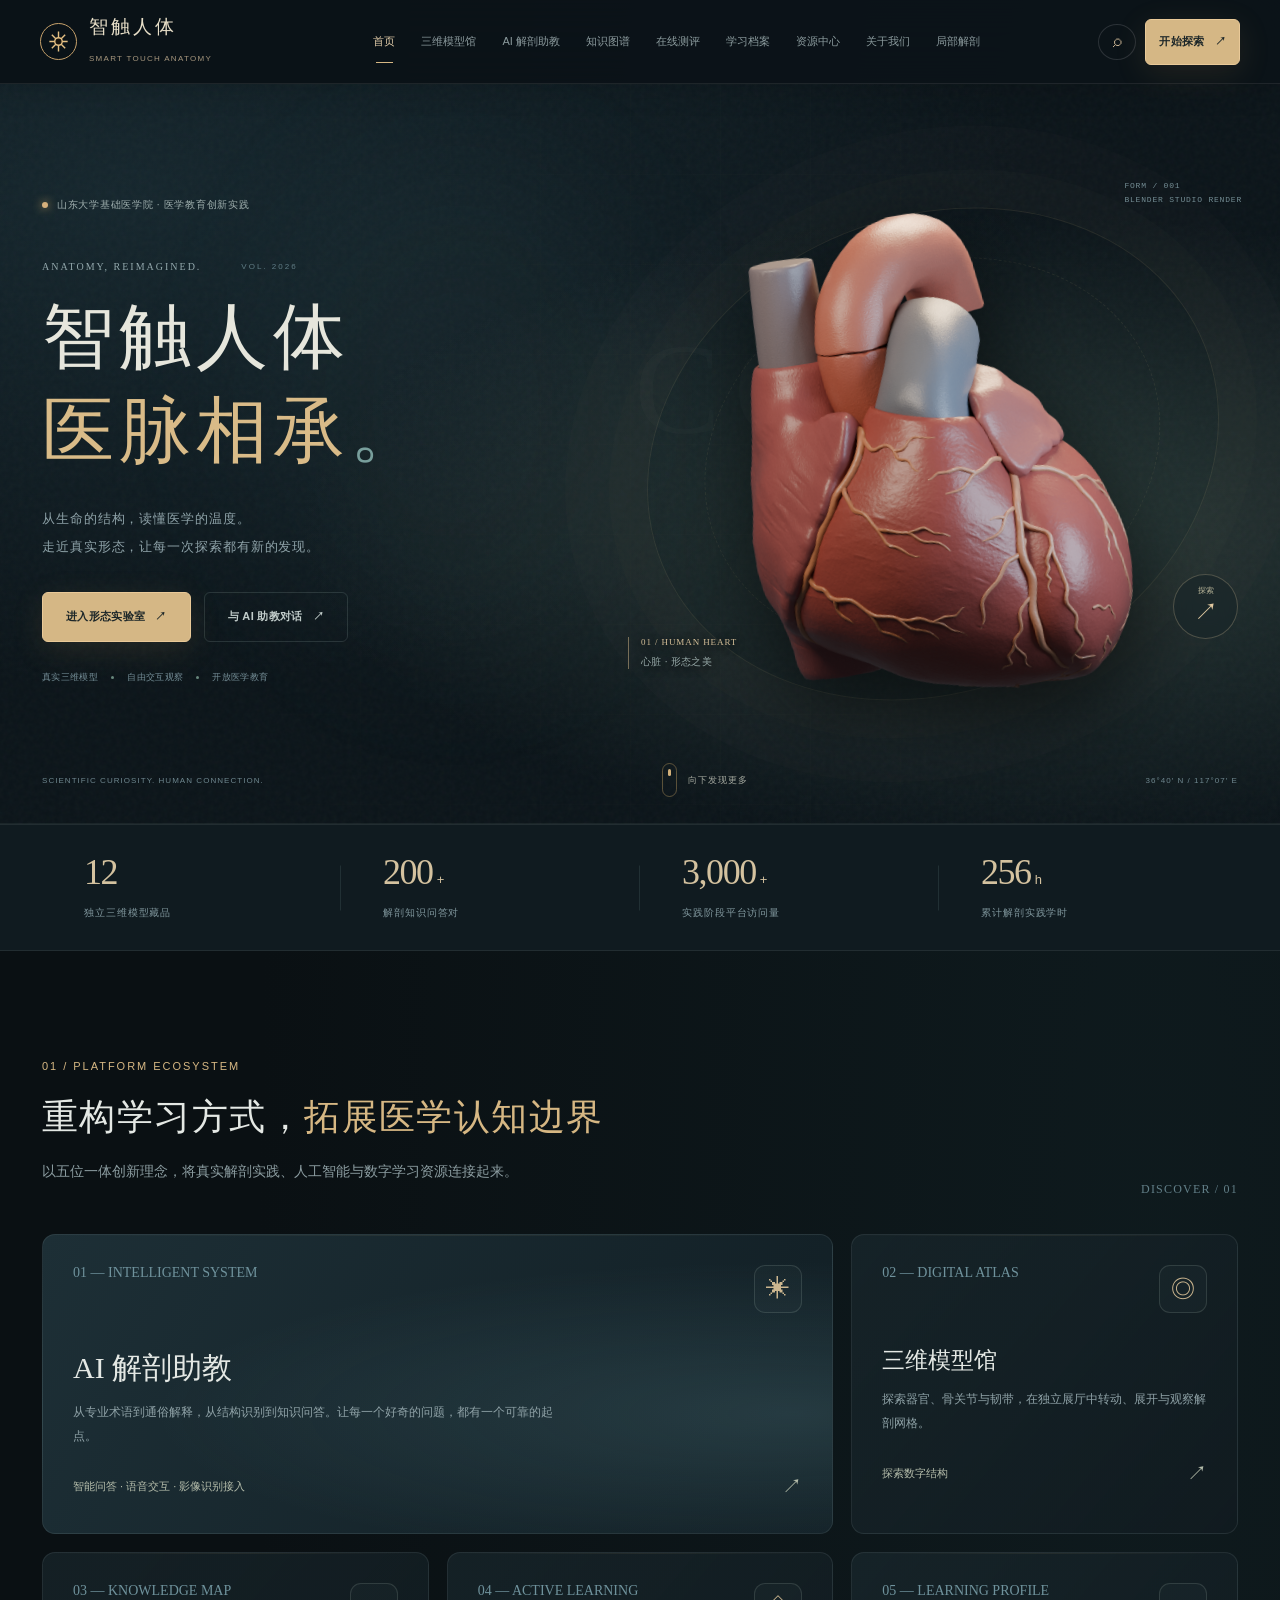
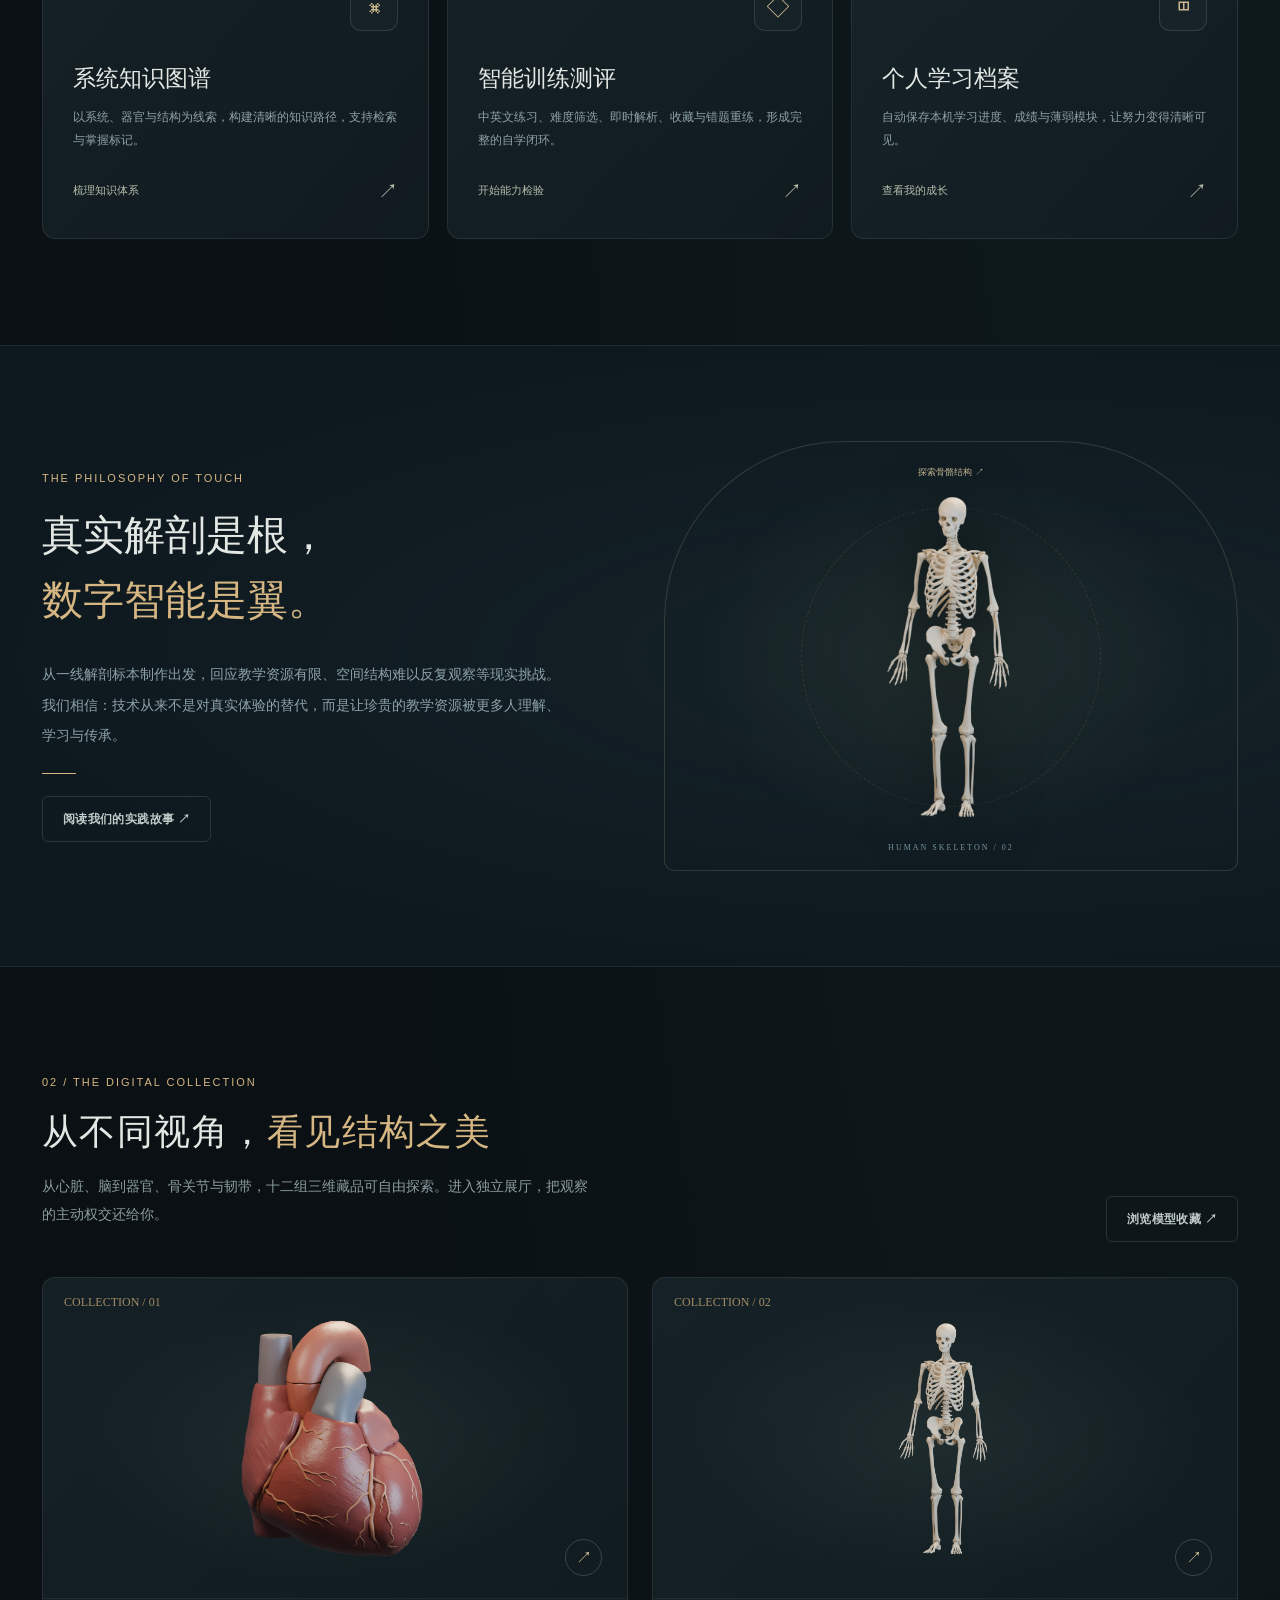
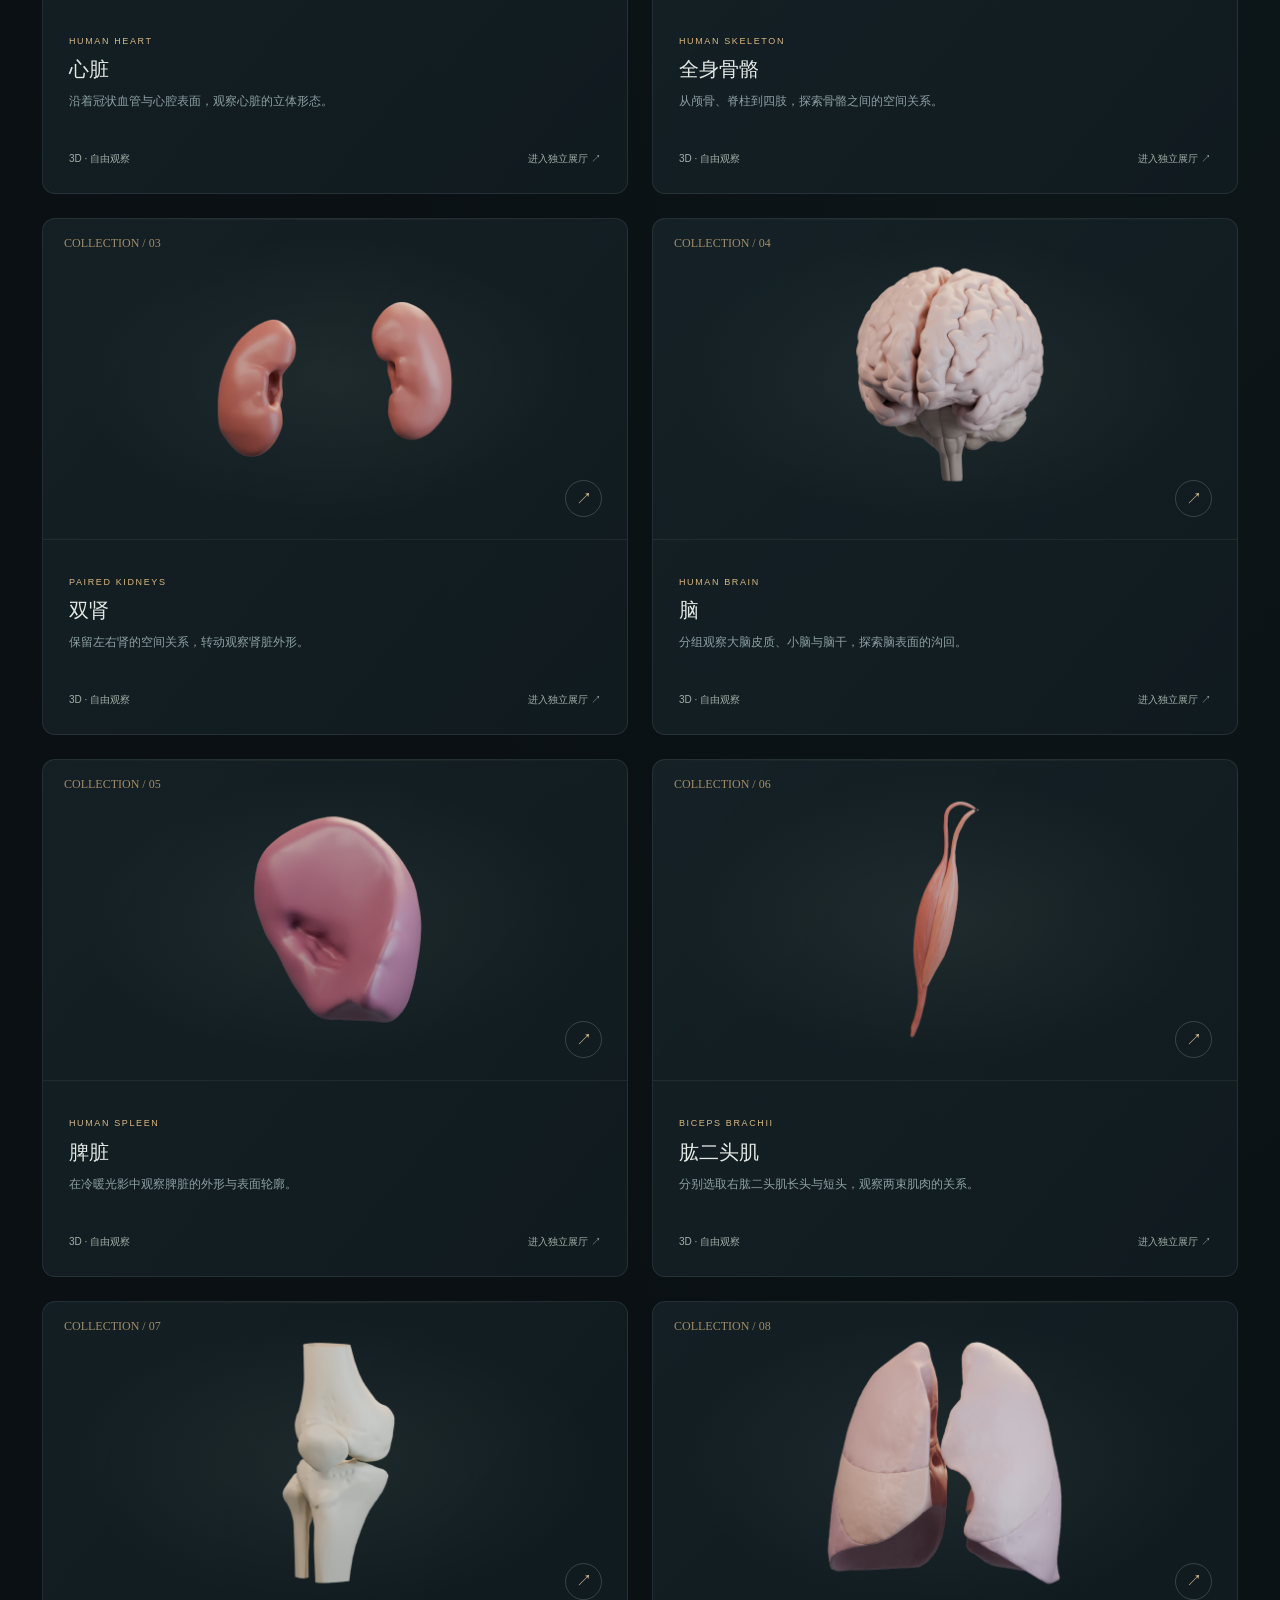
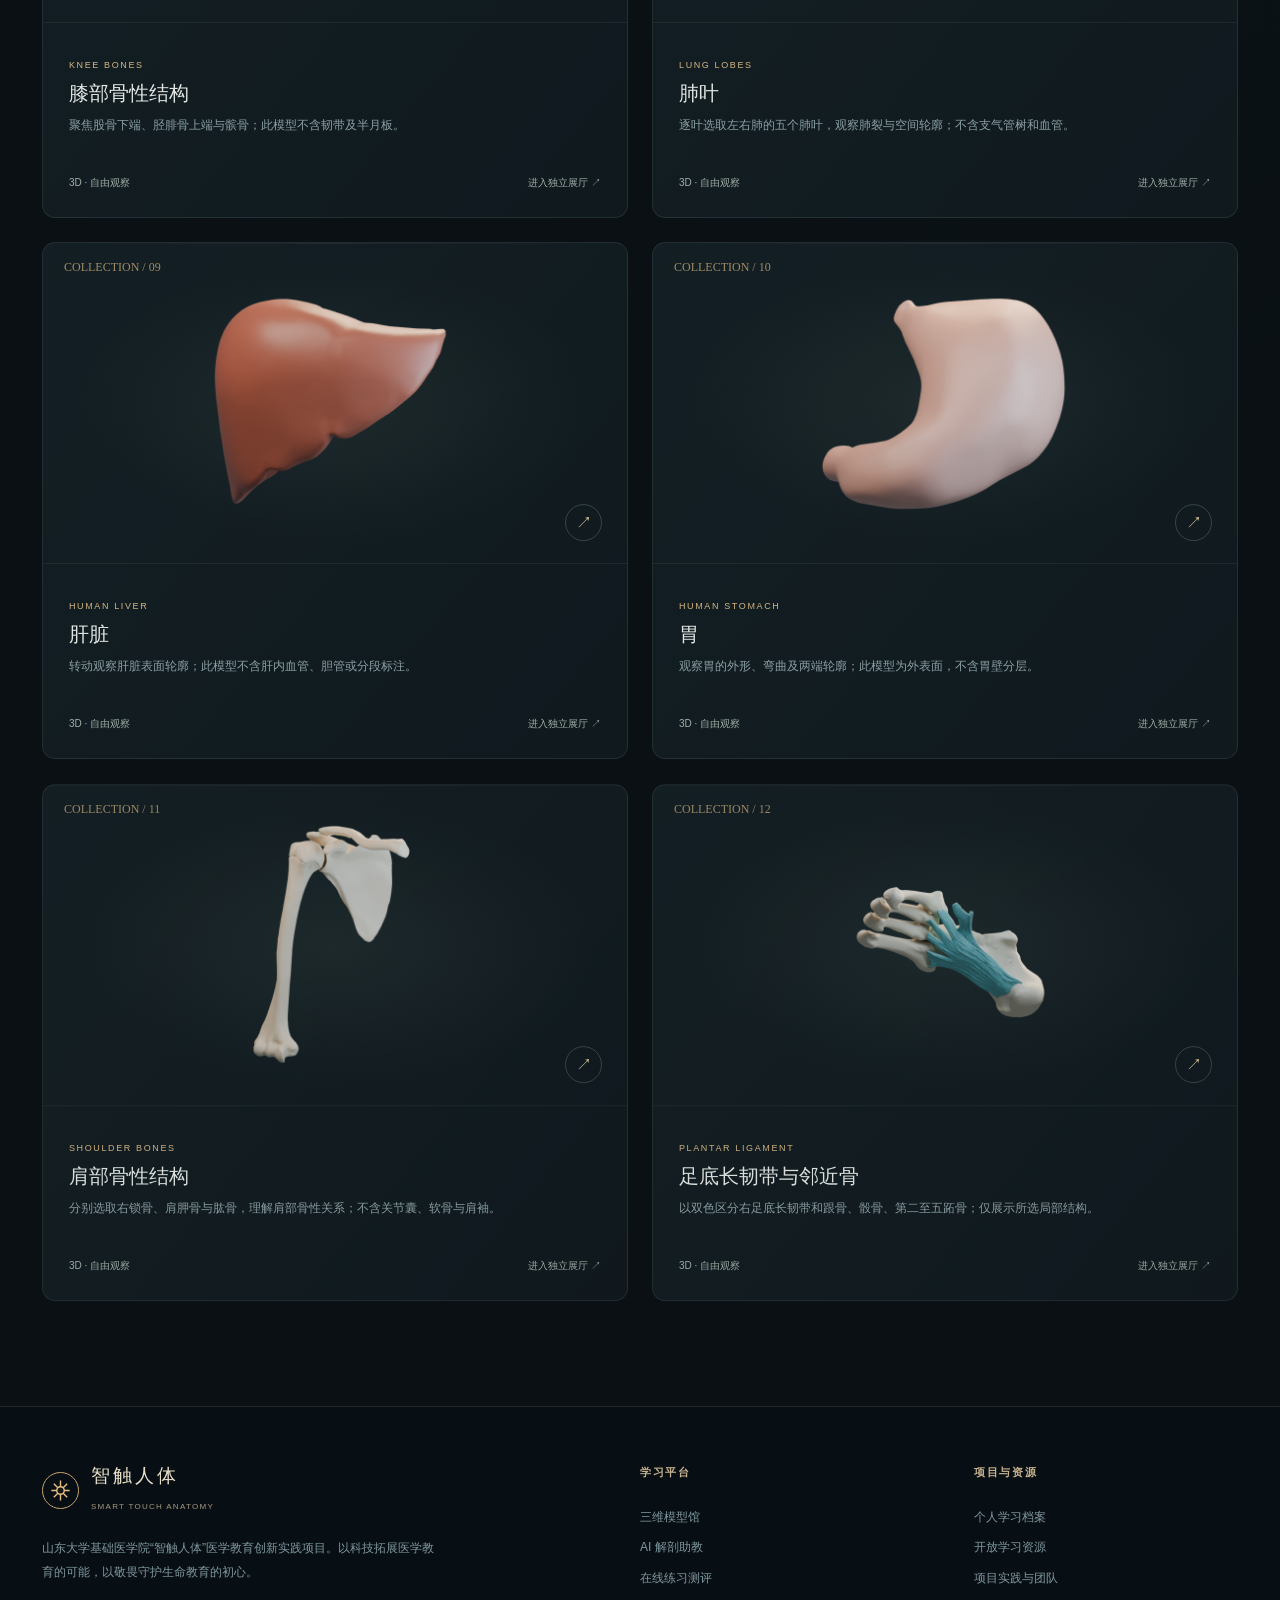
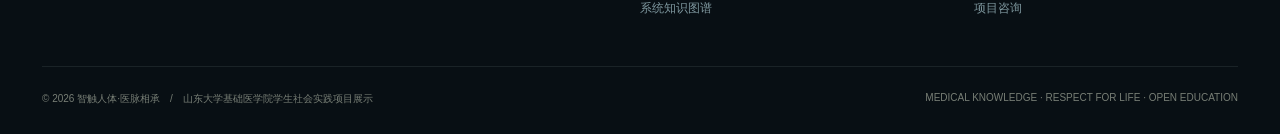
==== commit 2b3e37b3: "Present all anatomy knowledge in a continuous chapter reader" ====
--- a/docs/index.html
+++ b/docs/index.html
@@ -48,7 +48,7 @@
 @media(max-width:740px){.container{padding:0 19px}.topbar{height:70px}.nav-links{top:70px}.nav-inner{padding:0 17px}.nav-actions{gap:6px}.brand-name{font-size:15px}.brand-mark{width:33px;height:33px}.section{padding:68px 0}.section-header{display:block}.section-header h2{font-size:31px}.hero,.hero-inner{min-height:695px}.hero-center{padding:55px 0 85px}.hero-badge{font-size:8px;gap:8px;letter-spacing:.1em}.hero-badge::before,.hero-badge::after{width:17px}.hero-title{font-size:clamp(37px,8.9vw,68px);letter-spacing:.025em;margin:35px 0 6px;white-space:normal;line-height:1.55}.hero-caption{font-size:9px;letter-spacing:.26em}.hero-copy{font-size:12px;max-width:500px}.hero-buttons{flex-direction:column;gap:10px}.hero-buttons .btn{width:235px}.hero-anatomy{width:85%;right:8%;top:32px;opacity:.1}.hero-orbit{display:none}.hero-vertical,.hero-side{display:none}.hero-bottom{font-size:9px;bottom:20px;justify-content:center}.hero-bottom>span{display:none}.metrics-grid{grid-template-columns:repeat(2,1fr)}.metric{padding:25px 10px}.metric:nth-child(2)::after{display:none}.metric strong{font-size:32px}.module-grid,.atlas-grid,.team-grid,.resources-grid{grid-template-columns:1fr}.module.wide{grid-column:span 1}.module{min-height:245px}.module-head{margin-bottom:26px}.statement{padding:70px 0}.statement-grid,.about-lead{grid-template-columns:1fr;gap:28px}.statement-visual{min-height:350px}.statement-visual img{height:310px}.field-gallery{grid-template-columns:1fr;margin:0 0 46px}.field-gallery img{height:210px}.footer-top{grid-template-columns:1fr 1fr;gap:30px}.footer-top>div:first-child{grid-column:span 2}.footer-bottom{display:block}.page-head{padding:54px 0 43px}.page-head h1{font-size:39px}.page-head p{font-size:12px}.page-body{padding:30px 0 75px}.ai-layout,.learn-layout,.dashboard-main,.spec-modal-grid{grid-template-columns:1fr}.ai-sidebar{gap:8px;display:grid;grid-template-columns:1fr 1fr}.ai-sidebar h3,.ai-sidebar .sidebar-intro,.ai-sidebar .btn{grid-column:span 2}.ai-sidebar .sample-prompt{font-size:11px}.ai-panel{min-height:570px}.chat-messages{padding:19px 13px;min-height:280px;max-height:500px}.ai-panel-head{padding:14px}.chat-msg{max-width:98%}.chat-bubble{font-size:12px}.learn-main{padding:27px 22px}.quiz-config-grid{grid-template-columns:1fr}.quiz-card{padding:26px 19px}.quiz-card h2{font-size:21px}.dashboard-top,.about-stats{grid-template-columns:repeat(2,1fr)}.achievement-grid{grid-template-columns:repeat(2,1fr)}.spec-art{height:220px}.spec-modal-grid .viewer{height:330px}.modal-backdrop{padding:11px}.modal-top{padding:17px 19px}.modal-content{padding:20px 17px}.footer{padding-top:40px}}
 @media(prefers-reduced-motion:reduce){*,*::before,*::after{scroll-behavior:auto!important;animation:none!important;transition:none!important}}
 </style>
-<link rel="stylesheet" href="experience.css">
+<link rel="stylesheet" href="experience.css?v=2026110302">
 </head>
 <body>
 <header class="topbar">
@@ -85,7 +85,7 @@
 <!-- AI -->
 <section class="page" id="page-assistant" data-page="assistant"><div class="page-head"><div class="container page-head-inner"><div class="breadcrumb">INTELLIGENT EDUCATION <span>/</span> ANATOMY COPILOT</div><h1>AI <span class="accent">解剖助教</span></h1><p>为好奇心提供专业的起点。支持分层问答、浏览器语音朗读与图片上传；连接服务器后可启用真实大模型问答和视觉识别。</p></div></div><div class="container page-body"><div class="ai-layout"><aside class="card ai-sidebar"><h3>探索你的问题</h3><p class="mini muted sidebar-intro" style="line-height:2;margin:0 0 5px">从经典解剖问题开始，体验专业与通俗两种讲解视角。</p><button class="sample-prompt" data-prompt="心脏四个腔室分别是什么？">✧　心脏四个腔室分别是什么？</button><button class="sample-prompt" data-prompt="胼胝体的解剖位置和功能是什么？">✧　胼胝体的位置和功能</button><button class="sample-prompt" data-prompt="肺叶与支气管树有什么关系？">✧　肺叶与支气管树</button><button class="sample-prompt" data-prompt="膝关节由哪些结构组成？">✧　膝关节解剖组成</button><button class="sample-prompt" data-prompt="脊髓的三层被膜是什么？">✧　脊髓的三层被膜</button><div style="flex:1"></div><div class="tag tag-green" id="aiConnectionLabel">● 检测服务中</div><div class="mini muted" style="line-height:1.9">离线模式仅使用内置医学知识条目。模型回答需要接入服务端；不在网页中存储 API 密钥。</div><button class="btn btn-sm" id="clearChat">清空本地对话</button></aside><div class="card ai-panel"><div class="ai-panel-head"><div class="flex gap-md"><div class="ai-avatar">✳</div><div><strong style="font-size:14px">智触 AI · Anatomy Copilot</strong><div class="ai-status" id="aiStatus">本地知识模式已就绪</div></div></div><div class="mode-switch" id="aiModeSwitch"><button class="active" data-mode="professional">专业版</button><button data-mode="popular">通俗版</button></div></div><div class="chat-messages" id="chatMessages" aria-live="polite"></div><div class="chat-compose"><img class="upload-thumb" id="aiUploadThumb" alt="待识别图片预览"><textarea id="aiInput" rows="2" maxlength="1000" placeholder="输入解剖学问题……（Enter 发送，Shift+Enter 换行）" aria-label="提问内容"></textarea><div class="compose-actions"><div class="flex gap-sm"><input type="file" accept="image/jpeg,image/png,image/webp" id="aiImageInput" hidden><button class="btn btn-sm" id="aiUploadBtn" title="上传结构图片">▧ 上传图片</button><button class="btn btn-sm" id="aiMicBtn" title="语音提问">♩ 语音输入</button><button class="btn btn-sm" id="aiSpeakBtn" title="朗读最后一条回答">◖)) 朗读回答</button></div><button class="btn btn-gold" id="aiSendBtn">发送问题 ↗</button></div><div class="compose-note">回答仅供医学教育与学习参考，不用于临床诊断。图片仅在你发送时上传至已配置的后端。</div></div></div></div></div></section>
 <!-- LEARN -->
-<section class="page" id="page-learn" data-page="learn"><div class="page-head"><div class="container page-head-inner"><div class="breadcrumb">STRUCTURED KNOWLEDGE <span>/</span> LEARNING MAP</div><h1>解剖<span class="accent">知识图谱</span></h1><p>按系统—器官—结构组织内容，建立可追踪的掌握清单。点击任一知识点，查看概念、重点与临床联系。</p></div></div><div class="container page-body"><div class="filter-bar"><div class="search-field"><input class="input" id="learnSearch" type="search" placeholder="搜索知识点与关键术语……"></div><div class="chips" id="learnFilters"><button class="chip active" data-filter="all">全部</button><button class="chip" data-filter="unmastered">未掌握</button><button class="chip" data-filter="mastered">已掌握</button></div><span class="mini muted" id="learnProgressText"></span></div><div class="learn-layout"><aside class="card learn-sidebar"><div id="learnTree"></div></aside><div class="card learn-main" id="learnMain"></div></div></div></section>
+<section class="page" id="page-learn" data-page="learn"><div class="page-head"><div class="container page-head-inner"><div class="breadcrumb">STRUCTURED KNOWLEDGE <span>/</span> LEARNING MAP</div><h1>解剖<span class="accent">知识图谱</span></h1><p>从头到尾，读完整本解剖笔记。章节、小节与全部知识点连续展开，随时标记掌握进度。</p></div></div><div class="container page-body"><div class="filter-bar"><div class="search-field"><input class="input" id="learnSearch" type="search" placeholder="搜索知识点与关键术语……"></div><div class="chips" id="learnFilters"><button class="chip active" data-filter="all">全部</button><button class="chip" data-filter="unmastered">未掌握</button><button class="chip" data-filter="mastered">已掌握</button></div><span class="mini muted" id="learnProgressText"></span></div><div class="knowledge-reader"><nav class="reading-contents" aria-label="知识章节目录"><div class="reading-contents-title"><span class="eyebrow">CONTENTS / 章节导航</span><span class="mini muted">全文展开 · 点击直达</span></div><div id="learnTree"></div></nav><div class="reading-book" id="learnMain"></div><button class="btn btn-ghost reading-top" onclick="window.scrollTo({top:0,behavior:'instant'})">↑ 返回目录</button></div></div></section>
 <!-- QUIZ -->
 <section class="page" id="page-quiz" data-page="quiz"><div class="page-head"><div class="container page-head-inner"><div class="breadcrumb">ASSESSMENT ENGINE <span>/</span> ACTIVE RECALL</div><h1>在线<span class="accent">智能测评</span></h1><p>中文自测、英文专业术语、结构识别与填空练习；即时反馈、自动错题归档、收藏与个性化复习。</p></div></div><div class="container page-body"><div class="quiz-config" id="quizSetup"><div id="resumeQuizPanel"></div><div class="eyebrow">BUILD YOUR LEARNING SESSION</div><h2 class="heading-serif" style="margin:13px 0">开始一场精准训练</h2><p class="muted small">从知识点出发，检验记忆、理解与迁移能力。所有成绩保存在本机。</p><div class="quiz-config-grid"><div class="card"><h3>01　练习范围</h3><div class="field"><label>知识系统</label><select id="quizTopic" class="select"><option value="all">全部系统</option><option value="运动系统">运动系统</option><option value="神经系统">神经系统</option><option value="循环系统">循环系统</option><option value="呼吸系统">呼吸系统</option><option value="消化系统">消化系统</option></select></div><div class="field"><label>难度等级</label><select class="select" id="quizDifficulty"><option value="all">全部难度</option><option value="基础">基础</option><option value="进阶">进阶</option><option value="挑战">挑战</option></select></div></div><div class="card"><h3>02　题型与模式</h3><div class="field"><label>题目类型</label><select id="quizType" class="select"><option value="all">混合练习</option><option value="cn">中文选择</option><option value="en">英文选择</option><option value="cloze">填空练习</option><option value="label">结构识别</option></select></div><div class="field"><label>专项训练</label><select id="quizMode" class="select"><option value="all">全部题库</option><option value="wrong">我的错题</option><option value="favorite">我的收藏</option></select></div></div><div class="card"><h3>03　定制本次训练</h3><div class="field"><label>题目数量</label><select class="select" id="quizCount"><option value="5">5 道 · 快速检测</option><option value="10" selected>10 道 · 标准训练</option><option value="20">20 道 · 深度巩固</option><option value="1000">全部匹配题目</option></select></div><p class="mini muted">试题从内置教育题库或导入题库中抽取。即使离线，也能正常训练。</p><button class="btn btn-gold" id="quizStart" style="width:100%;margin-top:16px">生成练习试卷 ↗</button></div></div><div class="card" style="padding:20px 24px;margin-top:19px;display:flex;align-items:center;justify-content:space-between;flex-wrap:wrap;gap:15px"><div><strong class="accent">扩展坞 · 自定义题库</strong><p class="mini muted" style="margin:3px 0 0">支持导入符合格式的 .txt 题库，内容仅存储在当前浏览器。</p></div><div><input type="file" accept=".txt,text/plain" id="quizImportInput" hidden><button class="btn btn-sm" id="quizImportBtn">＋ 导入 TXT 题库</button><button class="btn btn-sm" id="quizTemplateBtn">↓ 下载格式模板</button></div></div></div>
 <div class="quiz-screen hide" id="quizScreen"><div class="quiz-progress"><span id="quizNum">QUESTION 01 / 10</span><span id="quizScoreLive">当前正确 0</span></div><div class="progress-track" style="margin-bottom:24px"><div class="progress-fill" id="quizProgressFill"></div></div><div class="card quiz-card"><div class="flex justify-between gap-sm"><span class="tag" id="quizBadge">运动系统 · 基础</span><button class="btn btn-sm" id="quizFavBtn">☆ 收藏此题</button></div><h2 id="quizQuestion">—</h2><div id="quizChoices"></div><div class="quiz-feedback hide" id="quizFeedback"></div><div class="quiz-actions"><button class="btn btn-sm" id="quizExit">退出本次训练</button><div class="flex gap-sm"><button class="btn btn-ghost" id="quizSubmit">提交答案</button><button class="btn btn-gold hide" id="quizNext">下一题 ↗</button></div></div></div></div>
@@ -104,8 +104,8 @@
 <div class="modal-backdrop" id="searchModal" role="dialog" aria-modal="true" aria-label="站内快捷导航"><div class="modal" style="max-width:580px"><div class="modal-top"><h2>探索智触人体</h2><button class="close" data-close="searchModal">×</button></div><div class="modal-content"><input class="input" id="commandInput" placeholder="搜索功能、标本或知识点……" autocomplete="off"><div class="cmd-list" id="commandResults"></div><p class="mini muted">快捷键 Ctrl / ⌘ + K 呼出；Esc 关闭。</p></div></div></div>
 <div class="toast" id="toast" role="status" aria-live="polite"></div>
 <script src="assets/vendor/gsap.min.js" defer></script>
-<script src="assets/regional-data.js" defer></script>
-<script src="app.js" defer></script>
-<script src="learning-tools.js" defer></script>
-<script src="experience.js" defer></script>
+<script src="assets/regional-data.js?v=2026110302" defer></script>
+<script src="app.js?v=2026110302" defer></script>
+<script src="learning-tools.js?v=2026110302" defer></script>
+<script src="experience.js?v=2026110302" defer></script>
 </body></html>
--- a/docs/experience.css
+++ b/docs/experience.css
@@ -4,3 +4,5 @@
 @media(max-width:1000px){.nav-links{top:84px;background:#101e25}.new-hero .hero-title{font-size:56px}.new-hero .hero-buttons{flex-wrap:wrap}.new-hero .hero-center{width:56%}.hero-exhibit{width:51%;margin-left:-7%;height:500px}.exhibit-coordinate{display:none}.exhibit-enter{right:7px;bottom:60px;width:55px;height:55px}.new-hero .hero-badge{font-size:8px}.hero-featureline{font-size:8px;gap:9px}.metric{padding-left:20px}.module-grid{grid-template-columns:repeat(2,1fr)}}
 @media(max-width:740px){.topbar{height:70px}.nav-links{top:70px}.new-hero{min-height:auto}.new-hero .hero-inner{min-height:auto;display:flex;flex-direction:column;padding:0 24px}.new-hero .hero-center{width:100%;padding:43px 0 0}.new-hero .hero-title{font-size:56px;letter-spacing:.07em;margin:18px 0 20px;line-height:1.25}.hero-edition{margin:27px 0 12px;font-size:8px;gap:35px}.new-hero .hero-copy{font-size:11px}.new-hero .hero-buttons{flex-direction:row;gap:10px;margin-top:22px;flex-wrap:wrap}.new-hero .hero-buttons .btn{width:auto;min-height:44px;font-size:10px;padding:11px 15px}.hero-featureline{margin-top:19px;font-size:8px}.hero-exhibit{width:100%;height:370px;margin:-8px 0 48px;max-width:450px}.hero-model{padding:0 15px}.exhibit-orbit{inset:10% 7%}.exhibit-watermark{font-size:100px}.exhibit-caption{font-size:8px;left:0;bottom:50px}.exhibit-caption small{font-size:9px}.exhibit-enter{bottom:70px}.new-hero .hero-bottom{bottom:18px;left:20px;right:20px}.new-hero .hero-bottom>span{display:none}.metrics-grid{grid-template-columns:repeat(2,1fr)}.metric{text-align:center;padding:25px 15px}.metric p{font-size:8px}.metric strong{font-size:31px}.section-header h2{font-size:29px}.section-header>.btn{margin-top:15px}.module-grid,.atlas-grid{grid-template-columns:1fr}.module{min-height:240px}.statement-visual{min-height:390px}.statement-visual img{height:370px}.collection-art{height:300px}.collection-card .spec-text{padding:22px}.section-index{display:none}}
 @media(prefers-reduced-motion:reduce){html{scroll-behavior:auto}*,*:before,*:after{animation:none!important;transition:none!important}.hero-model{transform:rotate(-9deg)!important}}
+/* Continuous chapter reader: every answer is visible without opening a node. */
+.knowledge-reader{max-width:1040px;margin:0 auto}.reading-contents{padding:26px 30px;margin-bottom:38px;border:1px solid #a6bab926;border-radius:12px;background:#122027}.reading-contents-title{display:flex;justify-content:space-between;gap:16px;margin-bottom:20px}#learnTree{display:flex;flex-wrap:wrap;gap:9px}.reading-jump{display:flex;align-items:center;gap:12px;padding:9px 13px;border:1px solid #a7c0bd29;border-radius:6px;background:#0e1a20;color:#cdd7d4;font-size:13px}.reading-jump:hover{border-color:var(--gold);color:var(--gold2)}.reading-jump span{color:#8aabac;font-size:11px}.reading-chapter{margin:0 0 48px;border:1px solid #b3c8c026;border-radius:12px;background:#111c22;overflow:hidden;scroll-margin-top:110px}.reading-chapter-head{display:flex;align-items:center;justify-content:space-between;gap:20px;padding:30px 38px;background:linear-gradient(110deg,#21343a,#15252b);border-bottom:1px solid #b3c8c021}.reading-chapter-head h2{font:500 30px/1.4 var(--serif);color:#eedfc3;margin:8px 0}.reading-chapter-head p{font-size:12px;color:#a3b7b9;margin:0}.reading-subheading{margin:0;padding:17px 38px;background:#a4c2bc08;border-top:1px solid #b3c8c018;border-bottom:1px solid #b3c8c018;font-size:17px;font-weight:500;color:#a4ccc8}.reading-point{padding:27px 38px;scroll-margin-top:110px;outline-offset:-3px}.reading-point+.reading-point{border-top:1px solid #b3c8c018}.reading-point-title{display:flex;align-items:flex-start;gap:24px;justify-content:space-between}.reading-point-title h4{font-size:17px;line-height:1.8;font-weight:600;margin:0;color:#e4d7bf;overflow-wrap:anywhere}.reading-mark{flex-shrink:0;padding:5px 9px;border:1px solid #abc7bf24;border-radius:5px;background:transparent;color:#91a6a8;font-size:11px;line-height:1.7}.reading-mark:hover,.reading-mark[aria-pressed=true]{background:#82b6a614;color:#a6d0ba;border-color:#82b6a655}.reading-point p{font-size:15px;line-height:2.1;color:#bdccce;margin:12px 0 0;white-space:pre-wrap;overflow-wrap:anywhere}.reading-point .reading-latin{font-size:11px;letter-spacing:.08em;color:#78959b;margin:4px 0 10px}.reading-point .reading-clinical{font-size:13px;color:#8da8ad;border-left:2px solid #729d9666;padding-left:14px}.reading-clinical strong{color:#b5c4b4;font-weight:500}.reading-point.is-mastered{border-left:2px solid #7cae9b}.reading-top{display:flex;margin:0 auto 24px}.reading-empty{text-align:center;padding:50px 24px}.reading-book{min-width:0}@media(max-width:640px){.reading-contents{padding:20px 17px;margin-bottom:24px}.reading-contents-title{flex-wrap:wrap;gap:5px}.reading-jump{font-size:12px;padding:7px 10px}.reading-chapter{margin-bottom:28px}.reading-chapter-head{padding:24px 20px;gap:12px;flex-wrap:wrap}.reading-chapter-head h2{font-size:26px}.reading-subheading{padding:14px 20px}.reading-point{padding:22px 20px}.reading-point-title{gap:10px;flex-wrap:wrap}.reading-point-title h4{flex:1 1 220px;font-size:16px}.reading-point p{font-size:14px;line-height:2}.reading-mark{font-size:11px}}
